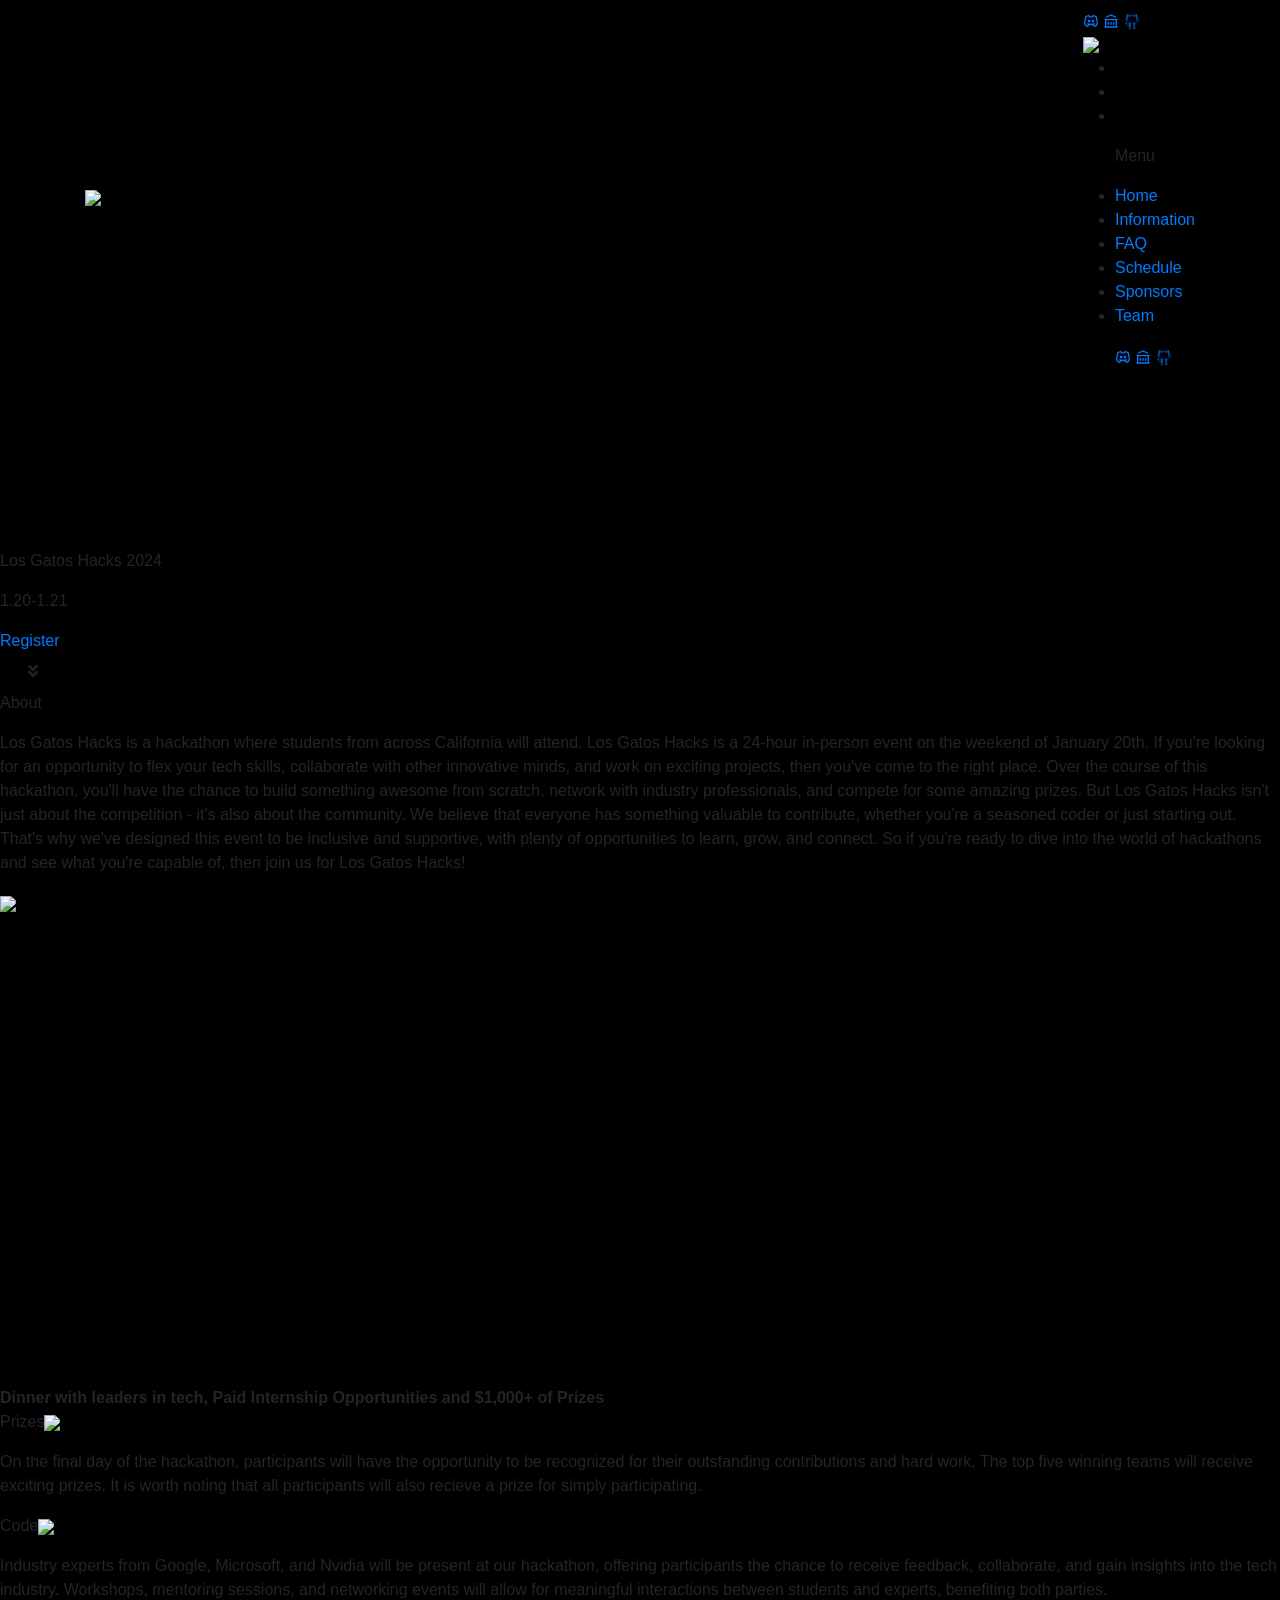
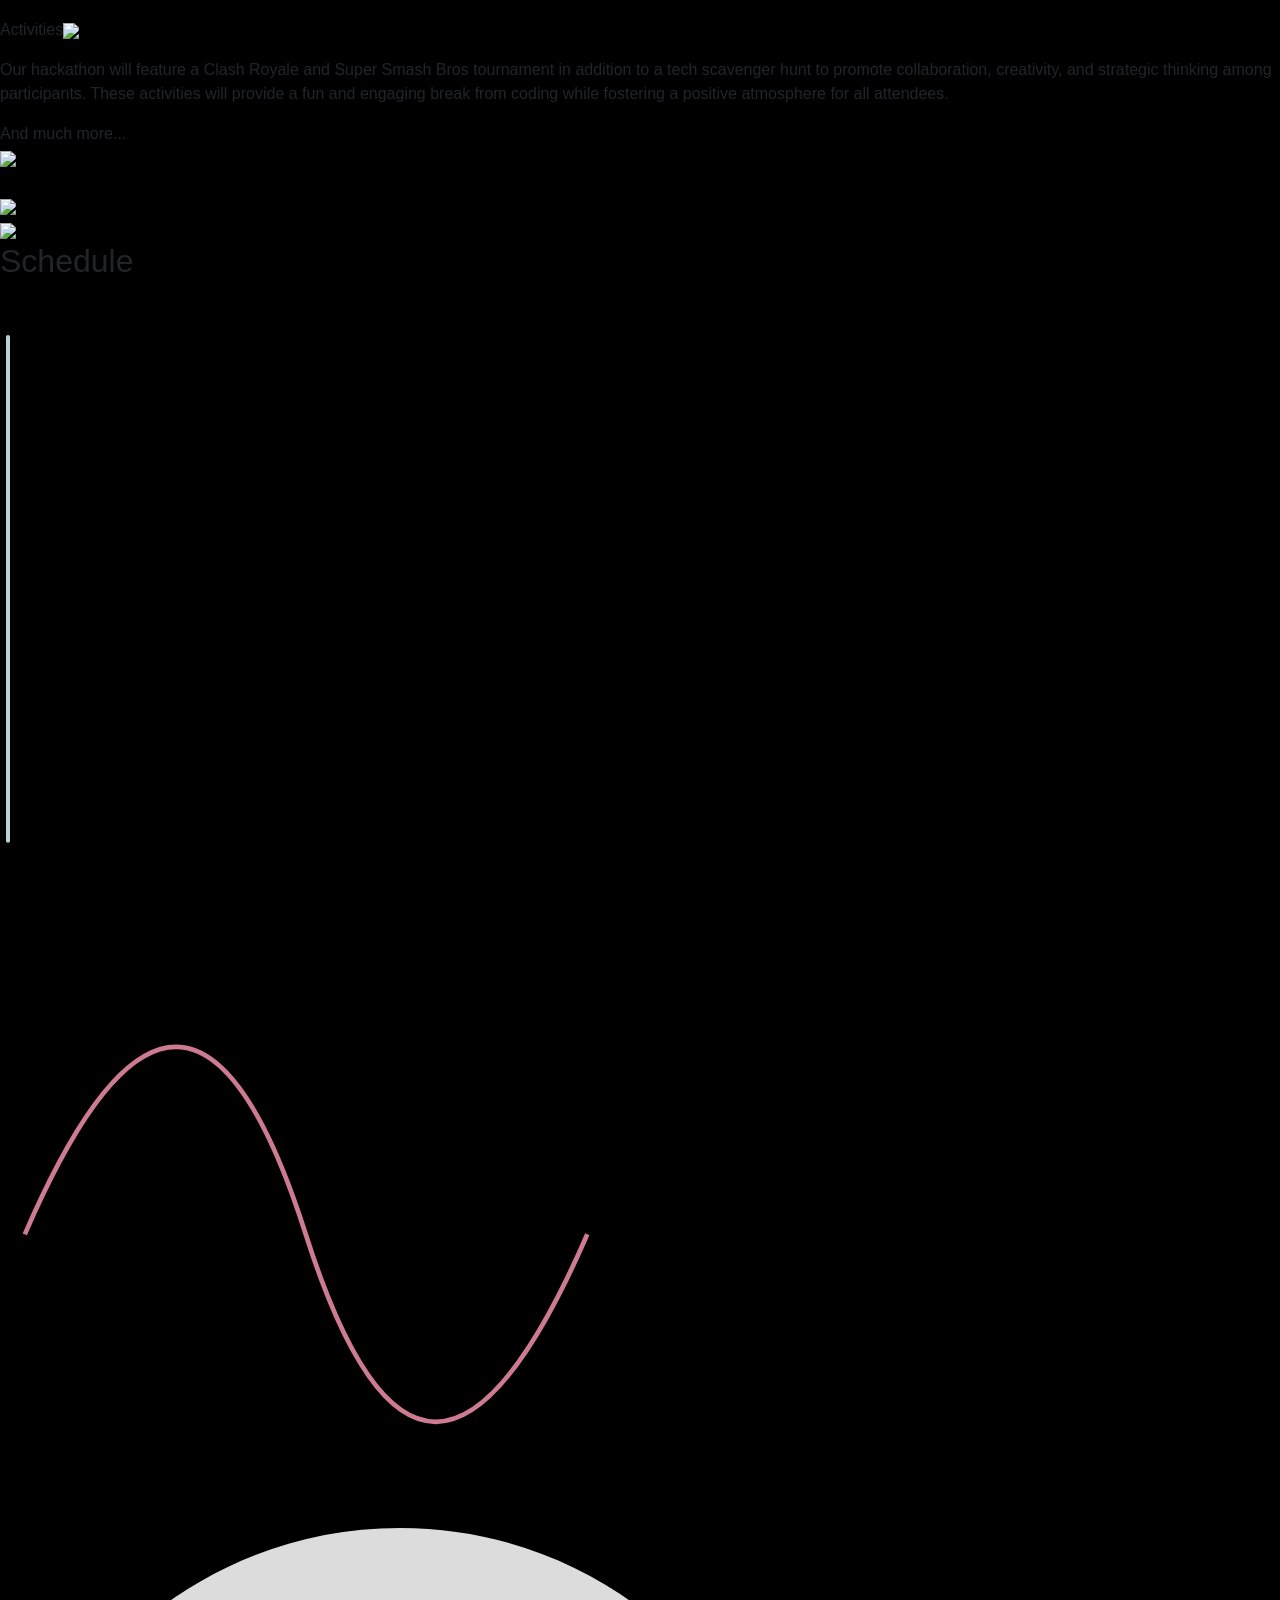
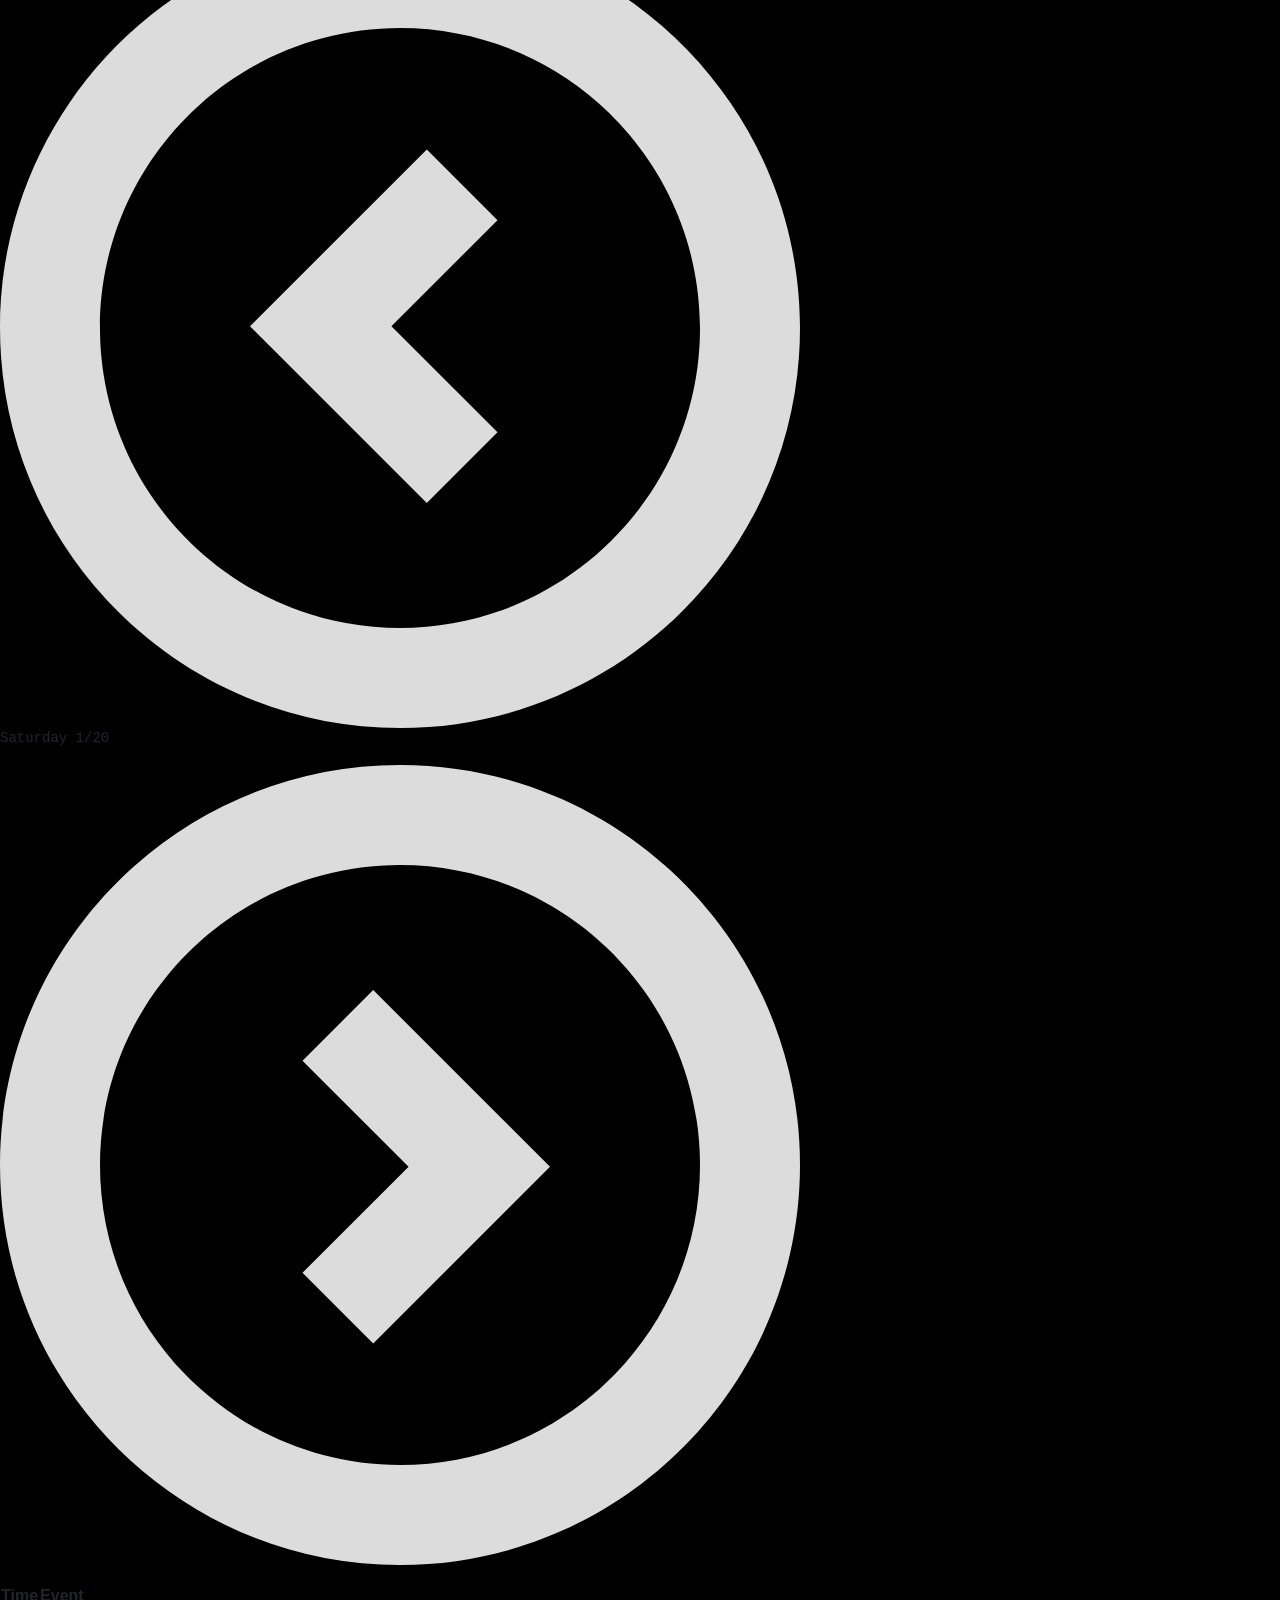
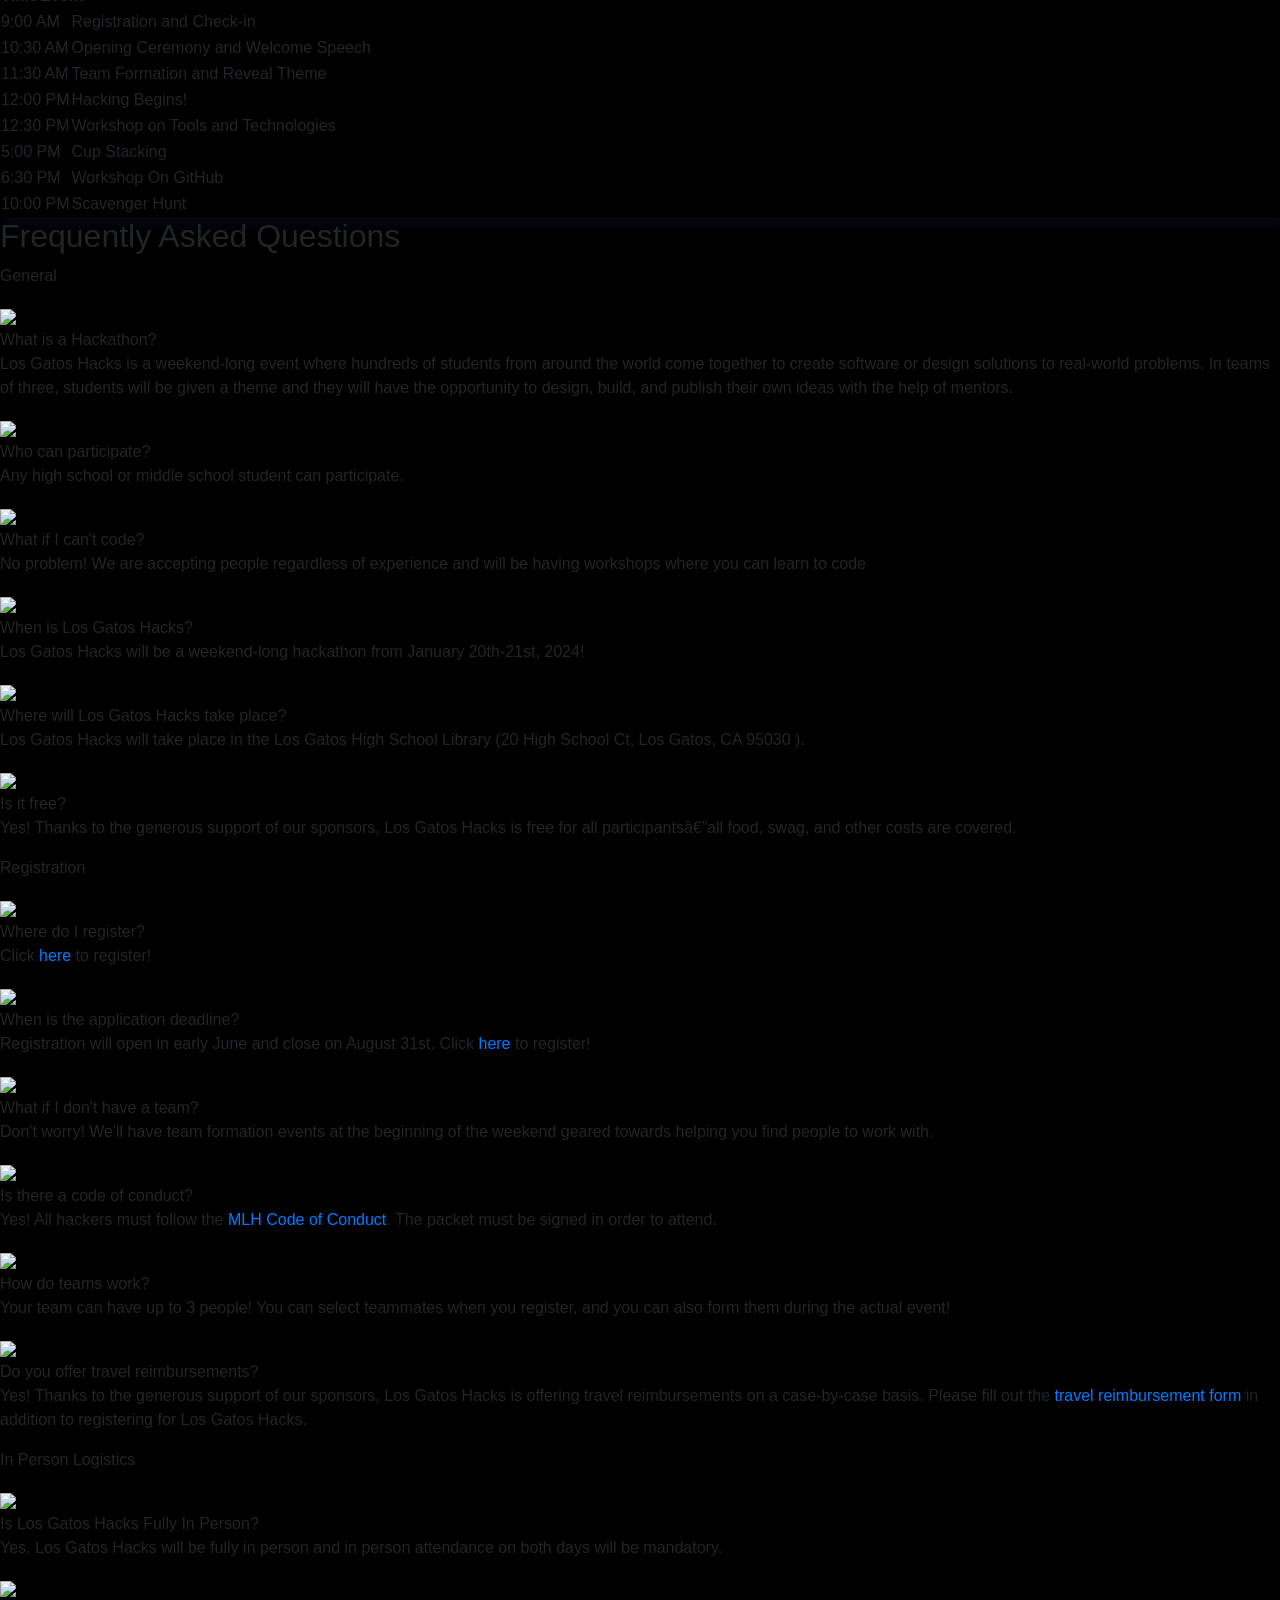
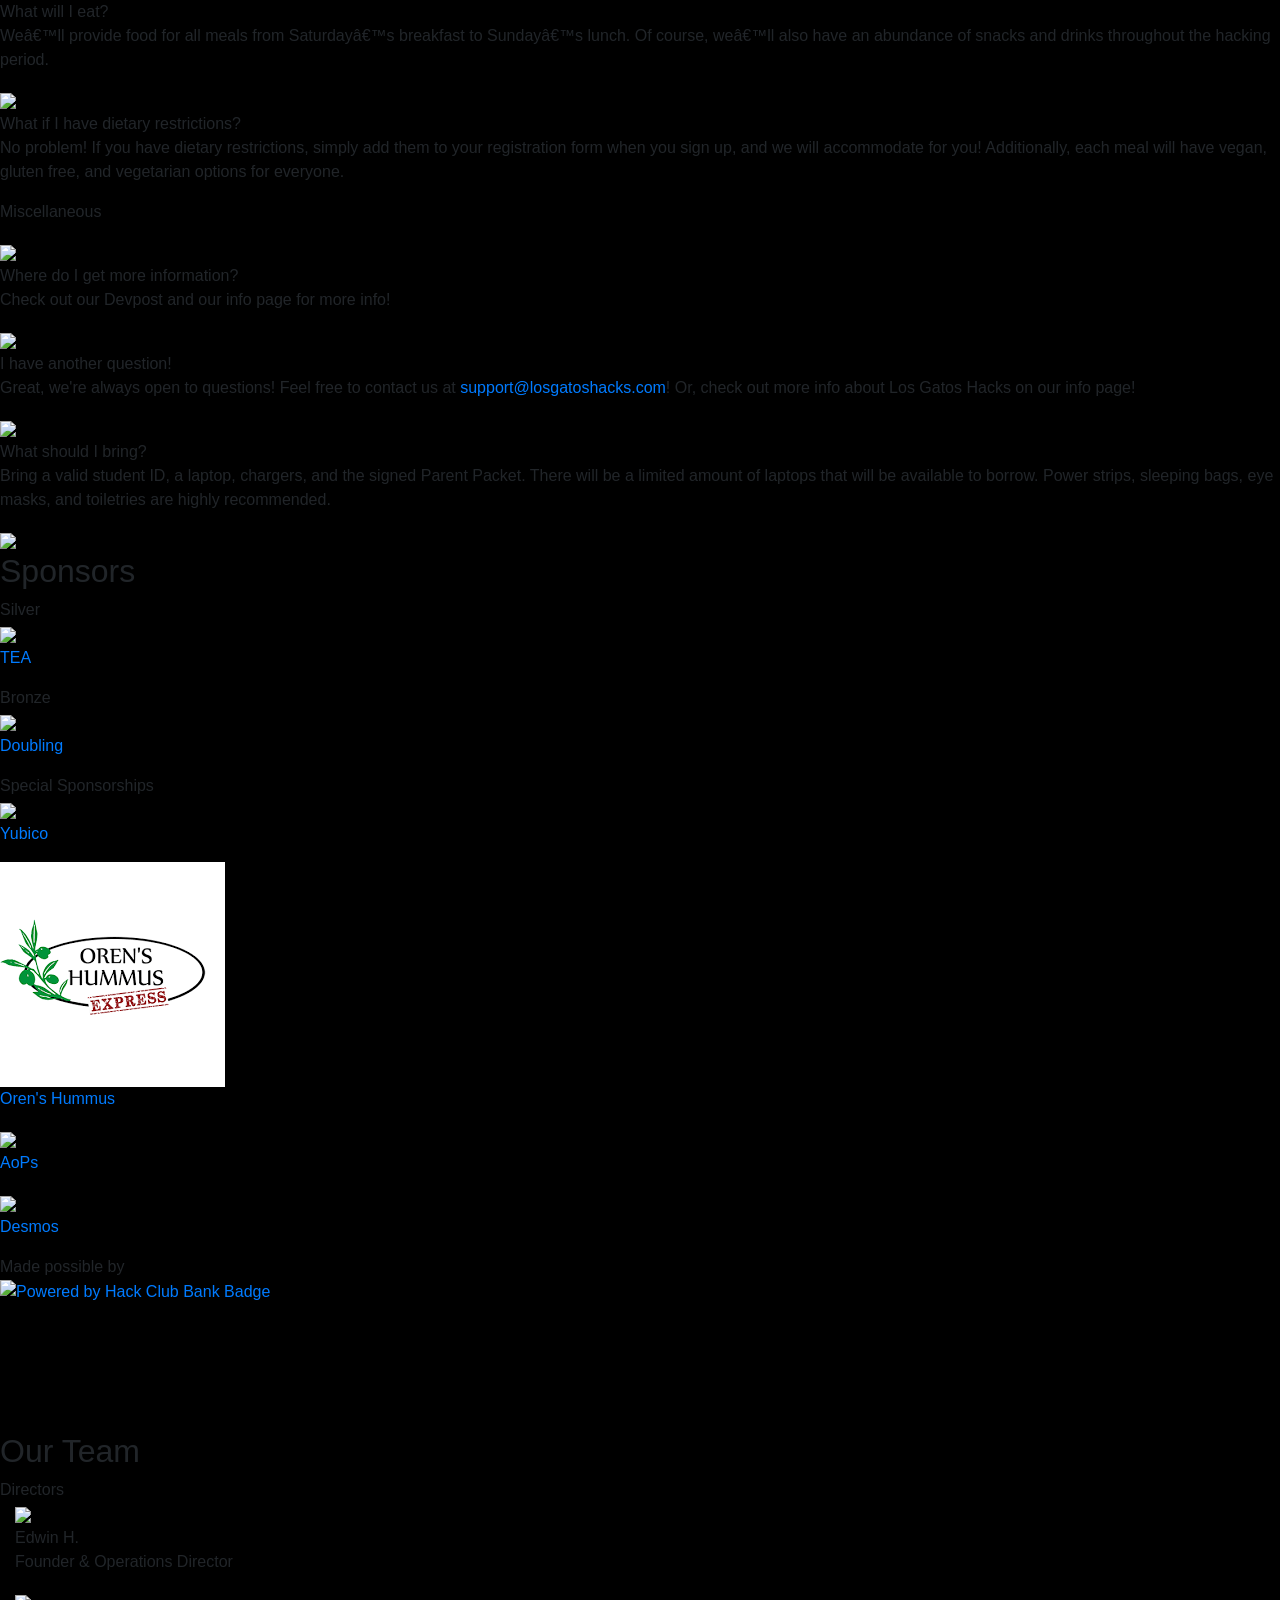
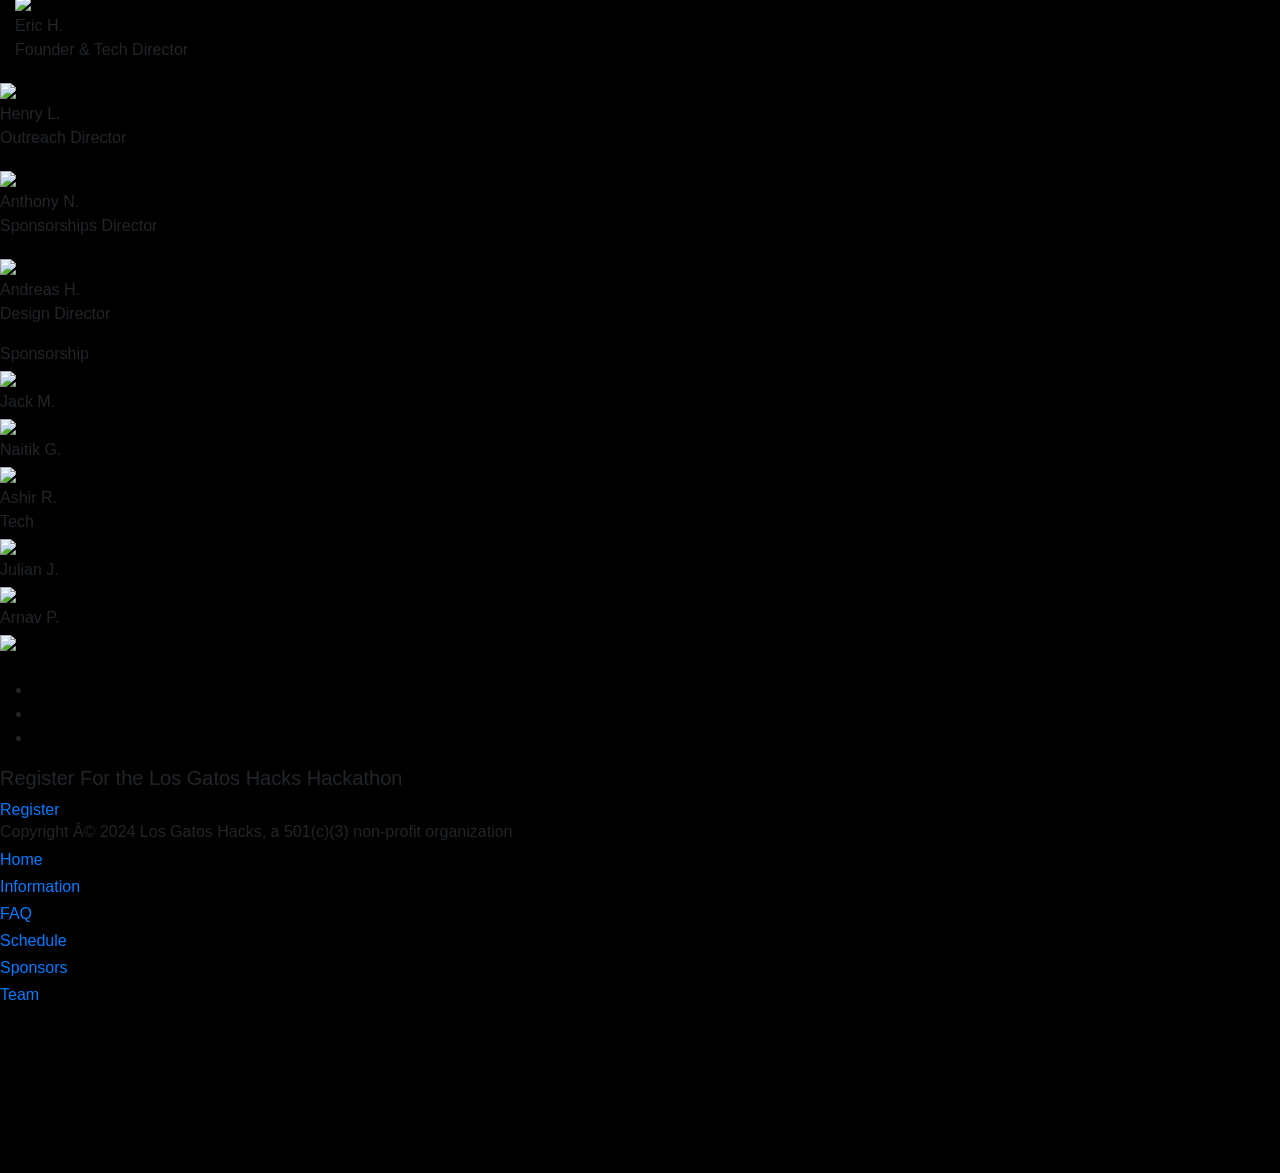
==== index.html @ 2cfda4a1 "Convert site to static HTML; remove Django backend and committed virtualenv - Move templates to stat" ====
<!DOCTYPE html>
<!--
⠀⠀⠀⠀⠀⠀⠀⠀⠀⠀⠀⠀⠀⠀⠀⠀⠀⠀⠀⠀⠀⠀⠀⠀⠀⠀⠀⠀⠀⠀⠀⠀⠀⠀⠀⠀⠀⣠⣤⣤⣤⡀⠀⠀⠀⠀⠀⠀⠀⠀⠀⠀⠀⠀⠀⠀⠀⠀⠀⠀⠀⠀⠀⠀⠀
⠀⠀⠀⠀⠀⠀⠀⠀⠀⠀⠀⠀⠀⠀⠀⠀⠀⠀⠀⠀⠀⠀⠀⠀⠀⠀⠀⠀⠀⠀⠀⠀⠀⠀⣠⣶⣿⠟⠉⠉⠻⣿⡄⠀⠀⠀⠀⠀⠀⠀⠀⠀⠀⠀⠀⠀⠀⠀⠀⠀⠀⠀⠀⠀⠀
⠀⠀⠀⠀⠀⠀⠀⠀⠀⠀⠀⠀⠀⠀⠀⠀⠀⠀⠀⠀⠀⠀⠀⠀⠀⠀⠀⠀⠀⠀⠀⢀⣤⣾⠿⠉⠀⠀⠀⠀⠀⠹⣿⡄⠀⠀⠀⠀⠀⠀⠀⠀⠀⠀⠀⠀⠀⠀⠀⠀⠀⠀⣀⣴⣾
⠀⠀⠀⠀⠀⠀⠀⠀⠀⠀⠀⠀⠀⠀⠀⠀⠀⠀⠀⠀⠀⠀⠀⠀⠀⠀⠀⠀⠀⢀⣴⣿⠟⠁⠀⠀⠀⠀⠀⠀⠀⠀⣿⣿⠀⠀⠀⠀⠀⠀⠀⠀⠀⠀⠀⠀⠀⠀⠀⣀⣴⣾⡿⠛⠉
⠀⠀⠀⠀⠀⠀⠀⠀⠀⠀⠀⠀⠀⠀⠀⠀⠀⠀⠀⠀⠀⠀⠀⠀⠀⠀⠀⢀⣴⣿⠟⠁⠀⠀⠀⠀⠀⠀⠀⠀⠀⠀⣸⣿⡆⠀⠀⠀⠀⠀⠀⠀⠀⠀⠀⠀⢀⣴⣾⡿⠟⠁⠀⠀⠀
⠀⠀⠀⠀⠀⠀⠀⠀⠀⠀⠀⠀⠀⠀⠀⠀⠀⠀⠀⠀⠀⠀⠀⠀⢀⣀⣴⣿⡿⠃⠀⠀⠀⠀⠀⠀⠀⠀⠀⠀⠀⣠⣾⣿⣷⣶⣶⣦⣤⣤⣄⣤⡀⣀⣩⣾⣿⠿⠋⠀⠀⠀⠀⠀⣠
⠀⠀⠀⠀⠀⠀⠀⠀⠀⠀⠀⠀⠀⠀⠀⠀⠀⠀⠀⠀⠀⠀⠀⣿⣿⣿⡿⠋⠀⠀⠀⠀⠀⠀⠀⠀⠀⠀⠀⣠⣿⣿⣿⣿⠟⠋⠉⠉⠙⣿⣿⣿⣿⣿⣿⠟⠁⠀⠀⠀⠀⠀⢀⡾⠁
⠀⠀⠀⠀⠀⠀⠀⠀⠀⠀⠀⠀⠀⠀⠀⠀⠀⠀⠀⠀⠀⠀⢰⣿⠁⠛⠀⠀⠀⠀⠀⠀⠀⠀⠀⠀⠀⠀⣴⣿⣿⣿⡟⠁⠀⠀⠀⢀⣴⣿⣿⣿⣿⡏⠋⠀⠀⠀⠀⠀⠀⠀⡞⠋⠀
⠀⠀⠀⠀⠀⠀⠀⠀⠀⠀⠀⠀⠀⠀⠀⠀⠀⠀⠀⠀⠀⣠⣼⣿⡄⠀⠀⠀⠀⠀⠀⠀⠀⠀⠀⠀⠀⣼⣿⣿⣿⡏⠀⠀⠀⠀⣶⣿⣿⣿⣿⡿⠉⠀⠀⠀⠀⠀⠀⠀⠀⢸⡯⠤⣤
⠀⠀⠀⠀⠀⠀⠀⠀⠀⠀⠀⠀⠀⠀⠀⠀⠀⠀⠀⠀⣰⣿⠟⠁⠀⠀⠀⠀⠀⠀⠀⠀⠀⠀⠀⠀⠠⣿⣿⣿⡏⠀⠀⠀⠀⣼⣿⣿⣿⣿⡟⠁⠀⠀⠀⠀⠀⠀⠀⠀⠀⠀⢀⡾⠁
⠀⠀⠀⠀⠀⠀⠀⠀⠀⠀⠀⠀⠀⠀⠀⠀⣀⣄⣄⣼⣿⠋⠀⠀⠀⠀⠀⠀⠀⠀⠀⠀⠀⠀⠀⠀⠀⢻⡿⠋⠀⠀⠀⠀⣼⣿⣿⣿⡿⠃⠀⠀⠀⠀⠀⠀⠀⠀⠀⠀⠀⠀⠘⢷⣄
⠀⠀⠀⠀⠀⠀⠀⠀⢀⣀⣀⠀⠀⠀⠀⣾⣿⣿⣿⡿⠁⠀⠀⠀⠀⠀⠀⣠⣶⣶⣶⡀⠀⠀⠀⠀⠀⠀⠀⠀⠀⠀⠀⠈⠿⠟⠋⠁⠀⠀⠀⠀⠀⠀⠀⠀⠀⠀⠀⠀⠀⠀⠀⠈⠻
⠀⠀⠀⠀⠀⠀⢀⣾⠿⠛⢿⣿⣷⣄⡀⣿⠋⠀⠈⠀⠀⠀⠀⠀⠀⢀⣾⡏⠀⢹⣿⣧⠀⠀⠀⠀⠀⠀⠀⠀⠀⠀⠀⠀⠀⠀⠀⠀⠀⠀⠀⠀⠀⠀⠀⠀⠀⠀⠀⠀⠀⠀⠀⠀⠀
⠀⠀⠀⣠⣤⣦⣼⣿⠀⠀⠀⣿⣿⣿⣿⣿⣦⣀⠀⠀⠀⠀⠀⠀⠀⣿⣿⣿⣿⣿⣿⡿⠀⠀⠀⢀⣀⣀⣀⣀⡀⠀⠀⠀⠀⠀⠀⠀⠀⠀⠀⣤⣾⣿⣿⣿⢷⣄⠀⠀⠀⠀⠀⠀⠀
⠀⣠⣾⡿⠋⠉⠉⠁⠀⠀⠀⠀⠉⢯⡙⠻⣿⣿⣷⣤⡀⠀⠀⠀⠀⢿⣿⣿⣿⣿⡿⠃⢀⡤⠖⠋⣉⣉⣉⣉⠉⠉⠒⠦⣄⠀⠀⠀⢔⡟⡿⠟⠉⣟⣻⣮⣿⠀⠀⠀⠀⠀⠀⠀⠀
⣾⣿⠋⠀⠀⠀⠀⣀⣀⡀⠀⠀⠀⠀⠙⢦⣄⠉⠻⢿⣿⣷⣦⡀⠀⠈⠙⠛⠛⠋⠀⢰⠟⡇⠀⠀⠈⠻⡿⠛⠁⠀⠀⠀⠈⠳⣄⠀⠸⣧⣿⣿⣿⣿⣿⣿⣿⡏⠀⠀⠀⠀⠀⠀⠀
⣿⡇⠀⠀⠀⣴⠙⣩⣿⣿⣄⠀⠀⠀⠀⡶⢌⡙⠶⣤⡈⠛⠿⣿⣷⣦⣀⠀⠀⠀⠀⡇⠀⢻⣄⠀⠀⣠⢷⠀⠀⠀⠀⠀⡶⠀⠘⡆⠀⠀⠻⣿⣿⣿⣿⣿⣿⡿⠀⠀⠀⠀⠀⠀⠀
⣿⡇⠀⠀⢸⣇⢸⣿⣿⣿⣿⠀⠀⠀⠀⡇⠀⠈⠛⠦⣝⡳⢤⣈⠛⠻⣿⣷⣦⣀⠀⠀⠀⠀⠈⠙⠋⠁⠀⠛⠦⢤⡤⠞⠃⠀⠀⢳⠀⠀⠀⠈⠋⠙⠛⠉⠀⠀⠀⠀⠀⠀⠀⠀⠀
⣿⡇⠀⠀⠈⢿⣄⣿⣿⣿⠏⠀⠀⠀⠀⡇⠀⠀⠀⠀⠀⠙⠳⢬⣛⠦⠀⠙⢻⣿⣷⣦⣀⠀⠀⠀⠀⠀⠀⠀⠀⠀⠀⠀⠀⠀⠀⡞⠀⠀⠀⠀⠀⠀⠀⠀⠀⠀⠀⠀⠀⠀⠀⠀⠀
⣿⡇⠀⠀⠀⠀⠉⠛⠋⠁⠀⠀⠀⠀⠀⡇⠀⠀⠀⠀⠀⠀⠀⠀⠈⠁⠀⠀⠈⣿⠉⢻⣿⣷⣦⣀⠀⠀⠀⠀⠀⠀⠀⠀⠀⢀⡼⠁⠀⠀⠀⠀⠀⠀⠀⠀⠀⠀⠀⠀⠀⠀⠀⠀⠀
⣿⡇⠀⠀⠀⠀⠀⣠⣄⠀⠀⢰⠶⠒⠒⢧⣄⡀⠀⠀⠀⠀⠀⠀⠀⠀⠀⠀⠀⣿⠀⢸⡇⢸⡟⢿⣷⣦⣴⣶⣶⣶⣶⣤⣔⠋⠀⠀⠀⠀⠀⠀⠀⠀⠀⠀⠀⠀⠀⠀⠀⠀⠀⠀⠀
⣿⡇⠀⠀⣤⠀⠀⠿⠿⠁⢀⡿⠀⠀⠀⡄⠈⠙⡷⢦⣄⡀⠀⠀⠀⠀⠀⠀⠀⣿⠀⢸⡇⢸⡇⠀⣿⠙⣿⣿⣉⠉⠙⠿⣿⣧⠀⠀⠀⠀⠀⠀⠀⠀⠀⠀⠀⠀⠀⠀⠀⠀⠀⠀⠀
⣿⡇⠀⠀⠙⠷⢤⣀⣠⠴⠛⠁⠀⠀⠀⠇⠀⠀⡇⢸⡏⢹⡷⢦⣄⡀⠀⠀⠀⣿⡀⢸⡇⢸⡇⠀⡟⠀⢸⠀⢹⡷⢦⣄⣘⣿⡆⠀⠀⠀⠀⠀⠀⠀⠀⠀⠀⠀⠀⠀⠀⠀⠀⠀⠀
⣿⣿⠢⣤⡀⠀⠀⠀⠀⠀⠀⣠⠾⣿⣿⡷⣤⣀⡇⠸⡇⢸⡇⢸⠉⠙⠳⢦⣄⡻⢿⣾⣧⣸⣧⠀⡇⠀⢹⡀⢸⡇⢤⣈⠙⠻⣿⣆⠀⠀⠀⠀⠀⠀⠀⠀⠀⠀⠀⠀⠀⠀⠀⠀⠀
⢹⣿⣷⣌⡉⠛⠲⢶⣶⠖⠛⠛⢶⣄⡉⠛⠿⣽⣿⣶⣧⣸⡇⢸⠀⠀⠀⠀⠈⠙⠲⢮⣝⠻⣿⣷⣷⣄⣼⠀⢸⡇⠀⠈⠁⠀⢸⣿⠀⠀⠀⠀⠀⠀⠀⠀⠀⠀⠀⠀⠀⠀⠀⠀⠀
⠀⠈⠙⠻⢿⣷⣶⣤⣉⡻⢶⣄⣀⠈⠙⠳⢦⣈⡉⠻⢿⣿⣷⣾⣦⡀⠀⠀⠀⠀⠀⠀⠈⠙⠲⢭⣛⠿⣿⣷⣼⡇⠀⠀⠀⠀⠈⣿⡇⠀⠀⠀⠀⠀⠀⣀⠀⠀⠀⠀⠀⠀⠀⠀⣠
⠀⠀⠀⠀⠀⠈⠙⠻⢿⣿⣷⣶⣽⣻⡦⠀⠀⠈⠙⠷⣦⣌⡙⠻⢿⣟⣷⣤⣀⠀⠀⠀⠀⠀⠀⠀⠈⠙⠳⢯⣻⡇⠀⠀⠀⠀⠀⢸⣿⠀⣀⠀⠀⠀⠀⠈⠳⣄⡀⠀⠀⢀⣏⡟⠛
⠀⠀⠀⠀⠀⠀⠀⠀⠀⠈⠛⠻⢿⣿⣿⣿⣶⣤⣤⣤⣀⣈⠛⠷⣤⣈⡛⠷⢽⡻⢶⣄⣀⠀⠀⠀⠀⠀⠀⠀⠈⠛⠳⢤⣀⠀⠀⢸⣿⡀⠈⠻⢭⣲⣴⣴⠗⠋⠛⠶⠿⠿⠃⠀⠀
⠀⠀⠀⠀⠀⠀⠀⠀⠀⠀⠀⠀⠀⢈⣿⡿⠛⠉⠙⠛⠛⠻⢷⣦⣄⣩⣿⠶⠖⠛⠛⠛⠛⠛⠛⠿⢷⣶⣦⣄⠀⠀⠀⠀⠉⢻⣶⣿⣿⠇⠀⠀⠀⠉⠉⠀⠀⠀⠀⠀⠀⠀⠀⠀⠀
⠀⠀⠀⠀⠀⠀⠀⠀⠀⠀⠀⠀⠀⣼⣿⠁⠀⠀⠀⠀⠀⠀⠀⣿⣿⠋⠀⠀⠀⠀⢀⣠⡶⠂⠀⠀⠀⠈⠙⠿⣿⣦⡄⠀⠀⣸⣿⠟⠋⠀⠀⠀⠀⠀⠀⠀⠀⠀⠀⠀⠀⠀⠀⠀⠀
⠀⠀⠀⠀⠀⠀⠀⠀⠀⠀⠀⠀⢰⣿⡟⠀⠀⠀⠀⠀⠀⠀⠀⢸⡇⠀⠀⠀⠀⣴⠏⠁⠀⠀⠀⠀⠀⠀⠀⠀⠈⠛⢿⣶⣄⣿⡇⠀⠀⠀⠀⠀⠀⠀⠀⠀⠀⠀⠀⠀⠀⠀⠀⠀⠀
⠀⠀⠀⠀⠀⠀⠀⠀⠀⠀⠀⠀⣿⣿⠇⠀⠀⠀⠀⠀⠀⠀⠀⢸⣧⠀⠀⢀⡾⠃⠀⠀⠀⠀⠀⠀⠀⠀⠀⠀⠀⠀⡠⠙⢿⣿⣇⡀⠀⠀⠀⠀⠀⠀⠀⠀⠀⠀⠀⠀⠀⠀⠀⠀⠀
⠀⠀⠀⠀⠀⠀⠀⠀⠀⠀⠀⢀⡿⠿⠀⠀⠀⠀⠀⠀⠀⠀⠀⠘⡿⠦⠠⠋⠀⠀⠀⠀⠀⢀⡶⠂⠀⠀⠀⠀⠀⠀⠧⠤⠄⠙⡿⠿⠦⠤⠤⠤⠤⠄⠀⠀⠀⠀⠀⠀⠀⠀⠀⠀⠀
-->

<head>
    <title>Los Gatos Hacks</title>
    <link rel="shortcut icon" href="/static/images/favicon.png">
    <link href="https://cdn.jsdelivr.net/npm/bootstrap@5.3.0-alpha2/dist/css/bootstrap.min.css" rel="stylesheet"
        integrity="sha384-aFq/bzH65dt+w6FI2ooMVUpc+21e0SRygnTpmBvdBgSdnuTN7QbdgL+OapgHtvPp" crossorigin="anonymous">
    <script src="https://code.jquery.com/jquery-3.6.3.js"></script>
    <!-- CSS only -->
    <link rel='stylesheet' href='https://use.fontawesome.com/releases/v5.14.0/css/all.css'>
    <link rel="stylesheet" href="https://stackpath.bootstrapcdn.com/bootstrap/4.4.1/css/bootstrap.min.css"
        integrity="sha384-Vkoo8x4CGsO3+Hhxv8T/Q5PaXtkKtu6ug5TOeNV6gBiFeWPGFN9MuhOf23Q9Ifjh" crossorigin="anonymous">
    <link rel="stylesheet" type="text/css" href='/static/css/main.css'>
    <meta name="viewport" content="width=device-width, initial-scale=1.0">
    <!--Javascript Only-->

    <script src="https://stackpath.bootstrapcdn.com/bootstrap/4.4.1/js/bootstrap.min.js"
        integrity="sha384-wfSDF2E50Y2D1uUdj0O3uMBJnjuUD4Ih7YwaYd1iqfktj0Uod8GCExl3Og8ifwB6"
        crossorigin="anonymous"></script>


</head>

<body class="body" style="background-color: black;">
    <div class="content-1">
        <div class="warning-header" id="warningheader">
            <h2>You are viewing this page on an unsupported browser or device. For
                best performance, use <a href="https://www.google.com/chrome/" target="_blank">Chrome</a> or <a
                    href="https://www.mozilla.org/en-US/firefox/new/" target="_blank">Firefox</a></h2>
            <span onclick="hide();" style="cursor: pointer">Dismiss</span>
        </div>
        <nav class="navbar navbar-expand-lg navbar-light bg-transparent">
            <div class="container">
                <a class="navbar-brand fw-bold" href="/"><img src="/static/images/losgatoshackslogosimple.png"></a>
                <div class="collapse navbar-collapse" id="navbarSupportedContent">
                    <ul class="navbar-nav">

                        <li class="nav-item">
                            <a class="nav-link home-navbar" href='/'>Home</a>
                        </li>
                        <li class="nav-item">
                            <a class="nav-link information-navbar" href='/#content-2'>Information</a>
                        </li>
                        <li class="nav-item">
                            <a class="nav-link about-navbar faq-navbar" href="/#faq-heading">FAQ</a>
                        </li>

                        <li class="nav-item">
                            <a class="nav-link about-navbar schedule-navbar" href="/#schedule-heading">Schedule</a>
                        </li>
                        <li class="nav-item">
                            <a class="nav-link about-navbar sponsors-navbar" href="/#sponsors-heading">Sponsors</a>
                        </li>
                        <li class="nav-item">
                            <a class="nav-link about-navbar" href="/#about-heading">Team</a>
                        </li>



                    </ul>

                </div>
                <div class="navbar-right">
                    <div class="social-icons-navbar">

                        <a target="_blank" href="https://discord.gg/CuumumdXtg" class="navbar-right-discord">
                            <svg xmlns="http://www.w3.org/2000/svg" xmlns:xlink="http://www.w3.org/1999/xlink" aria-hidden="true" role="img" class="h-6 w-6 iconify iconify--tabler" width="1em" height="1em" viewBox="0 0 24 24"><g fill="none" stroke="currentColor" stroke-linecap="round" stroke-linejoin="round" stroke-width="2"><path d="M8 12a1 1 0 1 0 2 0a1 1 0 0 0-2 0m6 0a1 1 0 1 0 2 0a1 1 0 0 0-2 0"></path><path d="M15.5 17c0 1 1.5 3 2 3c1.5 0 2.833-1.667 3.5-3c.667-1.667.5-5.833-1.5-11.5c-1.457-1.015-3-1.34-4.5-1.5l-.972 1.923a11.913 11.913 0 0 0-4.053 0L9 4c-1.5.16-3.043.485-4.5 1.5c-2 5.667-2.167 9.833-1.5 11.5c.667 1.333 2 3 3.5 3c.5 0 2-2 2-3"></path><path d="M7 16.5c3.5 1 6.5 1 10 0"></path></g></svg>
                        </a>
                        <a target="_blank" href="https://bank.hackclub.com/donations/start/los-gatos-hacks" class="navbar-right-hackclub">
                            <svg xmlns="http://www.w3.org/2000/svg" xmlns:xlink="http://www.w3.org/1999/xlink" aria-hidden="true" role="img" class="h-6 w-6 iconify iconify--tabler" width="1em" height="1em" viewBox="0 0 24 24"><path fill="none" stroke="currentColor" stroke-linecap="round" stroke-linejoin="round" stroke-width="2" d="M3 21h18M3 10h18M5 6l7-3l7 3M4 10v11m16-11v11M8 14v3m4-3v3m4-3v3"></path></svg>
                        </a>
                        <a target="_blank" class="navbar-right-github" href="https://github.com/erichou1/losgatoshacks2024">
                            <svg xmlns="http://www.w3.org/2000/svg" xmlns:xlink="http://www.w3.org/1999/xlink" aria-hidden="true" role="img" class="h-6 w-6 iconify iconify--tabler" width="1em" height="1em" viewBox="0 0 15 15">
                                <g fill="none" stroke="currentColor" stroke-linecap="round" stroke-linejoin="round" stroke-width="0.3">
                                <path d="M5.65021 12.4769C5.9136 12.3939 6.05986 12.1132 5.9769 11.8498C5.89394 11.5864 5.61317 11.4401 5.34979 11.5231L5.65021 12.4769ZM2.00197 9.51639L1.51836 9.38942L1.26442 10.3566L1.74803 10.4836L2.00197 9.51639ZM9 14.5V15H10V14.5H9ZM9.0625 9.6875L9.00906 9.19036C8.81734 9.21097 8.65455 9.33999 8.5907 9.52194C8.52686 9.70389 8.57333 9.90634 8.71013 10.0422L9.0625 9.6875ZM12.5 5.9125H13L13 5.91089L12.5 5.9125ZM11.6669 3.90625L11.2008 3.72524C11.1291 3.90974 11.1731 4.11914 11.3128 4.2593L11.6669 3.90625ZM11.6169 1.88937L12.0734 1.68549C12.0132 1.55057 11.8963 1.44921 11.7542 1.40861L11.6169 1.88937ZM9.44438 2.68125L9.31826 3.16508C9.45382 3.20042 9.59799 3.17726 9.71566 3.10125L9.44438 2.68125ZM5.55562 2.68125L5.28442 3.1013C5.40208 3.17727 5.54621 3.20041 5.68174 3.16508L5.55562 2.68125ZM3.38313 1.88937L3.24564 1.40865C3.10362 1.44926 2.98682 1.55061 2.92658 1.68549L3.38313 1.88937ZM3.33313 3.90625L3.68715 4.25933C3.82693 4.11917 3.87087 3.90975 3.79921 3.72524L3.33313 3.90625ZM2.5 5.92875H3L3 5.92747L2.5 5.92875ZM5.9375 9.6875L6.29045 10.0417C6.42616 9.9064 6.47265 9.7055 6.41015 9.52439C6.34765 9.34328 6.18715 9.21381 5.99691 9.19104L5.9375 9.6875ZM5.5 11H6C6 10.9878 5.99955 10.9756 5.99866 10.9634L5.5 11ZM5 14.5V15H6V14.5H5ZM5.34979 11.5231C4.74678 11.713 4.3643 11.6918 4.11084 11.6082C3.85886 11.525 3.66567 11.3578 3.4814 11.1175C3.38808 10.9959 3.3021 10.8623 3.21181 10.7161C3.12597 10.5771 3.02879 10.4142 2.93047 10.2692C2.73966 9.9878 2.45815 9.63616 2.00197 9.51639L1.74803 10.4836C1.82748 10.5045 1.93206 10.5786 2.10281 10.8304C2.18527 10.952 2.26274 11.0825 2.36104 11.2417C2.4549 11.3936 2.56254 11.5627 2.68797 11.7262C2.9412 12.0563 3.28599 12.389 3.79744 12.5578C4.30742 12.7261 4.91384 12.7088 5.65021 12.4769L5.34979 11.5231ZM10 10.9375C10 10.6201 9.98611 10.3301 9.89602 10.0596C9.8001 9.77159 9.63428 9.55071 9.41487 9.33276L8.71013 10.0422C8.8651 10.1962 8.91802 10.2878 8.94726 10.3756C8.98232 10.4809 9 10.6299 9 10.9375H10ZM9.11594 10.1846C10.0189 10.0876 11.004 9.85986 11.7626 9.20319C12.5429 8.52773 13 7.47445 13 5.9125H12C12 7.2718 11.6105 8.01226 11.1081 8.44712C10.5841 8.90076 9.8505 9.09992 9.00906 9.19036L9.11594 10.1846ZM13 5.91089C12.9971 5.02667 12.6453 4.17934 12.0209 3.5532L11.3128 4.2593C11.751 4.69877 11.998 5.29349 12 5.91411L13 5.91089ZM12.133 4.08726C12.2823 3.70286 12.3539 3.29267 12.3436 2.88041L11.3439 2.9052C11.3509 3.18532 11.3022 3.46404 11.2008 3.72524L12.133 4.08726ZM12.3436 2.88041C12.3334 2.46816 12.2416 2.06202 12.0734 1.68549L11.1603 2.09326C11.2746 2.34911 11.337 2.62508 11.3439 2.9052L12.3436 2.88041ZM11.6169 1.88937C11.7542 1.40861 11.7538 1.40848 11.7533 1.40834C11.7531 1.4083 11.7527 1.40816 11.7523 1.40807C11.7517 1.40789 11.751 1.40771 11.7504 1.40752C11.749 1.40716 11.7477 1.40678 11.7462 1.4064C11.7434 1.40564 11.7404 1.40485 11.7372 1.40405C11.7309 1.40245 11.7239 1.40078 11.7161 1.39909C11.7007 1.39571 11.6826 1.39225 11.6617 1.38904C11.6199 1.38261 11.5674 1.37725 11.504 1.37556C11.3769 1.37216 11.2079 1.38354 10.9947 1.42908C10.5691 1.52001 9.97001 1.7465 9.17309 2.26125L9.71566 3.10125C10.435 2.63663 10.9221 2.46717 11.2037 2.40701C11.3441 2.37701 11.434 2.37404 11.4773 2.3752C11.4991 2.37578 11.5097 2.37742 11.5097 2.37742C11.5098 2.37743 11.5072 2.37704 11.5021 2.37592C11.4996 2.37537 11.4964 2.37463 11.4927 2.37368C11.4908 2.3732 11.4887 2.37267 11.4865 2.37209C11.4854 2.37179 11.4843 2.37148 11.4831 2.37116C11.4826 2.37099 11.482 2.37083 11.4814 2.37066C11.4811 2.37057 11.4806 2.37044 11.4804 2.3704C11.48 2.37027 11.4795 2.37014 11.6169 1.88937ZM9.57049 2.19742C8.21284 1.84354 6.78716 1.84354 5.42951 2.19742L5.68174 3.16508C6.87399 2.85431 8.12601 2.85431 9.31826 3.16508L9.57049 2.19742ZM5.82683 2.2612C5.02965 1.74649 4.43054 1.52002 4.00504 1.42909C3.79191 1.38354 3.62298 1.37216 3.49591 1.37556C3.4325 1.37725 3.38003 1.38261 3.33822 1.38905C3.31734 1.39226 3.2992 1.39573 3.28376 1.39911C3.27604 1.4008 3.26901 1.40247 3.26266 1.40408C3.25948 1.40488 3.25647 1.40567 3.25364 1.40643C3.25222 1.40681 3.25085 1.40719 3.24951 1.40756C3.24885 1.40774 3.24819 1.40793 3.24755 1.40811C3.24722 1.4082 3.24675 1.40833 3.24659 1.40838C3.24611 1.40851 3.24564 1.40865 3.38313 1.88937C3.52061 2.3701 3.52014 2.37023 3.51968 2.37037C3.51953 2.37041 3.51907 2.37054 3.51876 2.37062C3.51816 2.3708 3.51756 2.37096 3.51698 2.37112C3.51581 2.37145 3.51467 2.37176 3.51357 2.37206C3.51138 2.37265 3.50934 2.37318 3.50745 2.37365C3.50367 2.37461 3.5005 2.37535 3.49795 2.3759C3.49286 2.37702 3.49028 2.37742 3.49029 2.37742C3.4903 2.37741 3.49295 2.37701 3.49829 2.37653C3.50363 2.37605 3.51172 2.37549 3.52262 2.3752C3.56589 2.37405 3.65567 2.377 3.79606 2.40701C4.07758 2.46717 4.56473 2.63664 5.28442 3.1013L5.82683 2.2612ZM2.92658 1.68549C2.75843 2.06202 2.66658 2.46816 2.65636 2.88041L3.65606 2.9052C3.663 2.62508 3.72541 2.34911 3.83967 2.09326L2.92658 1.68549ZM2.65636 2.88041C2.64614 3.29267 2.71775 3.70286 2.86704 4.08726L3.79921 3.72524C3.69777 3.46404 3.64911 3.18532 3.65606 2.9052L2.65636 2.88041ZM2.9791 3.55317C2.66761 3.8655 2.42079 4.23621 2.25278 4.64407L3.1774 5.02495C3.29532 4.7387 3.46854 4.47853 3.68715 4.25933L2.9791 3.55317ZM2.25278 4.64407C2.08477 5.05193 1.99887 5.48892 2 5.93003L3 5.92747C2.99921 5.61789 3.05949 5.31119 3.1774 5.02495L2.25278 4.64407ZM2 5.92875C2 7.48166 2.45806 8.52573 3.23874 9.19657C3.99602 9.84729 4.97941 10.0764 5.87809 10.184L5.99691 9.19104C5.15121 9.08984 4.41586 8.88958 3.89048 8.43812C3.3885 8.00677 3 7.27584 3 5.92875H2ZM5.58455 9.33335C5.08499 9.83121 4.95633 10.4236 5.00134 11.0366L5.99866 10.9634C5.96867 10.5551 6.05126 10.28 6.29045 10.0417L5.58455 9.33335ZM5 11V14.5H6V11H5ZM10 14.5V13H9V14.5H10ZM10 13V10.9375H9V13H10Z" fill="#000000"/></g>
                                </svg>
                        </a>
                        <div class="lghs-banner">
                            <a target="_blank" href="https://hackclub.com/">
                                <img class="lghs-banner-image" src="/static/images/lghs-banner.png">
                            </a>
                        </div>
                    </div>

                    <ul class="toggle">
                        <li></li>
                        <li></li>
                        <li></li>
                    </ul>
                    <div class="sidebar">
                        <ul class="menu">
                            <div class="menu-text">
                                <p>Menu</p>
                            </div>
                            <li><a href="/">Home</a></li>
                            <li><a href="/#content-2">Information</a></li>
                            <li><a href="/#faq-heading">FAQ</a></li>
                            <li><a href="/#schedule-heading">Schedule</a></li>
                            <li><a href="/#sponsors-heading">Sponsors</a></li>
                            <li><a href="/#about-heading">Team</a></li>

                        </ul>
                        <ul class="social-icon">
                            <a target="_blank" href="https://discord.gg/CuumumdXtg" class="social-icon-discord">
                                <svg xmlns="http://www.w3.org/2000/svg" xmlns:xlink="http://www.w3.org/1999/xlink" aria-hidden="true" role="img" class="h-6 w-6 iconify iconify--tabler" width="1em" height="1em" viewBox="0 0 24 24"><g fill="none" stroke="currentColor" stroke-linecap="round" stroke-linejoin="round" stroke-width="2"><path d="M8 12a1 1 0 1 0 2 0a1 1 0 0 0-2 0m6 0a1 1 0 1 0 2 0a1 1 0 0 0-2 0"></path><path d="M15.5 17c0 1 1.5 3 2 3c1.5 0 2.833-1.667 3.5-3c.667-1.667.5-5.833-1.5-11.5c-1.457-1.015-3-1.34-4.5-1.5l-.972 1.923a11.913 11.913 0 0 0-4.053 0L9 4c-1.5.16-3.043.485-4.5 1.5c-2 5.667-2.167 9.833-1.5 11.5c.667 1.333 2 3 3.5 3c.5 0 2-2 2-3"></path><path d="M7 16.5c3.5 1 6.5 1 10 0"></path></g></svg>
                            </a>
                            <a target="_blank" href="https://bank.hackclub.com/donations/start/los-gatos-hacks" class="social-icon-hackclub">
                                <svg xmlns="http://www.w3.org/2000/svg" xmlns:xlink="http://www.w3.org/1999/xlink" aria-hidden="true" role="img" class="h-6 w-6 iconify iconify--tabler" width="1em" height="1em" viewBox="0 0 24 24"><path fill="none" stroke="currentColor" stroke-linecap="round" stroke-linejoin="round" stroke-width="2" d="M3 21h18M3 10h18M5 6l7-3l7 3M4 10v11m16-11v11M8 14v3m4-3v3m4-3v3"></path></svg>
                            </a>
                            <a target="_blank" class="social-icon-github" href="https://github.com/erichou1/losgatoshacks2024">
                                <svg xmlns="http://www.w3.org/2000/svg" xmlns:xlink="http://www.w3.org/1999/xlink" aria-hidden="true" role="img" class="h-6 w-6 iconify iconify--tabler" width="1em" height="1em" viewBox="0 0 15 15">
                                    <g fill="none" stroke="currentColor" stroke-linecap="round" stroke-linejoin="round" stroke-width="0.3">
                                    <path d="M5.65021 12.4769C5.9136 12.3939 6.05986 12.1132 5.9769 11.8498C5.89394 11.5864 5.61317 11.4401 5.34979 11.5231L5.65021 12.4769ZM2.00197 9.51639L1.51836 9.38942L1.26442 10.3566L1.74803 10.4836L2.00197 9.51639ZM9 14.5V15H10V14.5H9ZM9.0625 9.6875L9.00906 9.19036C8.81734 9.21097 8.65455 9.33999 8.5907 9.52194C8.52686 9.70389 8.57333 9.90634 8.71013 10.0422L9.0625 9.6875ZM12.5 5.9125H13L13 5.91089L12.5 5.9125ZM11.6669 3.90625L11.2008 3.72524C11.1291 3.90974 11.1731 4.11914 11.3128 4.2593L11.6669 3.90625ZM11.6169 1.88937L12.0734 1.68549C12.0132 1.55057 11.8963 1.44921 11.7542 1.40861L11.6169 1.88937ZM9.44438 2.68125L9.31826 3.16508C9.45382 3.20042 9.59799 3.17726 9.71566 3.10125L9.44438 2.68125ZM5.55562 2.68125L5.28442 3.1013C5.40208 3.17727 5.54621 3.20041 5.68174 3.16508L5.55562 2.68125ZM3.38313 1.88937L3.24564 1.40865C3.10362 1.44926 2.98682 1.55061 2.92658 1.68549L3.38313 1.88937ZM3.33313 3.90625L3.68715 4.25933C3.82693 4.11917 3.87087 3.90975 3.79921 3.72524L3.33313 3.90625ZM2.5 5.92875H3L3 5.92747L2.5 5.92875ZM5.9375 9.6875L6.29045 10.0417C6.42616 9.9064 6.47265 9.7055 6.41015 9.52439C6.34765 9.34328 6.18715 9.21381 5.99691 9.19104L5.9375 9.6875ZM5.5 11H6C6 10.9878 5.99955 10.9756 5.99866 10.9634L5.5 11ZM5 14.5V15H6V14.5H5ZM5.34979 11.5231C4.74678 11.713 4.3643 11.6918 4.11084 11.6082C3.85886 11.525 3.66567 11.3578 3.4814 11.1175C3.38808 10.9959 3.3021 10.8623 3.21181 10.7161C3.12597 10.5771 3.02879 10.4142 2.93047 10.2692C2.73966 9.9878 2.45815 9.63616 2.00197 9.51639L1.74803 10.4836C1.82748 10.5045 1.93206 10.5786 2.10281 10.8304C2.18527 10.952 2.26274 11.0825 2.36104 11.2417C2.4549 11.3936 2.56254 11.5627 2.68797 11.7262C2.9412 12.0563 3.28599 12.389 3.79744 12.5578C4.30742 12.7261 4.91384 12.7088 5.65021 12.4769L5.34979 11.5231ZM10 10.9375C10 10.6201 9.98611 10.3301 9.89602 10.0596C9.8001 9.77159 9.63428 9.55071 9.41487 9.33276L8.71013 10.0422C8.8651 10.1962 8.91802 10.2878 8.94726 10.3756C8.98232 10.4809 9 10.6299 9 10.9375H10ZM9.11594 10.1846C10.0189 10.0876 11.004 9.85986 11.7626 9.20319C12.5429 8.52773 13 7.47445 13 5.9125H12C12 7.2718 11.6105 8.01226 11.1081 8.44712C10.5841 8.90076 9.8505 9.09992 9.00906 9.19036L9.11594 10.1846ZM13 5.91089C12.9971 5.02667 12.6453 4.17934 12.0209 3.5532L11.3128 4.2593C11.751 4.69877 11.998 5.29349 12 5.91411L13 5.91089ZM12.133 4.08726C12.2823 3.70286 12.3539 3.29267 12.3436 2.88041L11.3439 2.9052C11.3509 3.18532 11.3022 3.46404 11.2008 3.72524L12.133 4.08726ZM12.3436 2.88041C12.3334 2.46816 12.2416 2.06202 12.0734 1.68549L11.1603 2.09326C11.2746 2.34911 11.337 2.62508 11.3439 2.9052L12.3436 2.88041ZM11.6169 1.88937C11.7542 1.40861 11.7538 1.40848 11.7533 1.40834C11.7531 1.4083 11.7527 1.40816 11.7523 1.40807C11.7517 1.40789 11.751 1.40771 11.7504 1.40752C11.749 1.40716 11.7477 1.40678 11.7462 1.4064C11.7434 1.40564 11.7404 1.40485 11.7372 1.40405C11.7309 1.40245 11.7239 1.40078 11.7161 1.39909C11.7007 1.39571 11.6826 1.39225 11.6617 1.38904C11.6199 1.38261 11.5674 1.37725 11.504 1.37556C11.3769 1.37216 11.2079 1.38354 10.9947 1.42908C10.5691 1.52001 9.97001 1.7465 9.17309 2.26125L9.71566 3.10125C10.435 2.63663 10.9221 2.46717 11.2037 2.40701C11.3441 2.37701 11.434 2.37404 11.4773 2.3752C11.4991 2.37578 11.5097 2.37742 11.5097 2.37742C11.5098 2.37743 11.5072 2.37704 11.5021 2.37592C11.4996 2.37537 11.4964 2.37463 11.4927 2.37368C11.4908 2.3732 11.4887 2.37267 11.4865 2.37209C11.4854 2.37179 11.4843 2.37148 11.4831 2.37116C11.4826 2.37099 11.482 2.37083 11.4814 2.37066C11.4811 2.37057 11.4806 2.37044 11.4804 2.3704C11.48 2.37027 11.4795 2.37014 11.6169 1.88937ZM9.57049 2.19742C8.21284 1.84354 6.78716 1.84354 5.42951 2.19742L5.68174 3.16508C6.87399 2.85431 8.12601 2.85431 9.31826 3.16508L9.57049 2.19742ZM5.82683 2.2612C5.02965 1.74649 4.43054 1.52002 4.00504 1.42909C3.79191 1.38354 3.62298 1.37216 3.49591 1.37556C3.4325 1.37725 3.38003 1.38261 3.33822 1.38905C3.31734 1.39226 3.2992 1.39573 3.28376 1.39911C3.27604 1.4008 3.26901 1.40247 3.26266 1.40408C3.25948 1.40488 3.25647 1.40567 3.25364 1.40643C3.25222 1.40681 3.25085 1.40719 3.24951 1.40756C3.24885 1.40774 3.24819 1.40793 3.24755 1.40811C3.24722 1.4082 3.24675 1.40833 3.24659 1.40838C3.24611 1.40851 3.24564 1.40865 3.38313 1.88937C3.52061 2.3701 3.52014 2.37023 3.51968 2.37037C3.51953 2.37041 3.51907 2.37054 3.51876 2.37062C3.51816 2.3708 3.51756 2.37096 3.51698 2.37112C3.51581 2.37145 3.51467 2.37176 3.51357 2.37206C3.51138 2.37265 3.50934 2.37318 3.50745 2.37365C3.50367 2.37461 3.5005 2.37535 3.49795 2.3759C3.49286 2.37702 3.49028 2.37742 3.49029 2.37742C3.4903 2.37741 3.49295 2.37701 3.49829 2.37653C3.50363 2.37605 3.51172 2.37549 3.52262 2.3752C3.56589 2.37405 3.65567 2.377 3.79606 2.40701C4.07758 2.46717 4.56473 2.63664 5.28442 3.1013L5.82683 2.2612ZM2.92658 1.68549C2.75843 2.06202 2.66658 2.46816 2.65636 2.88041L3.65606 2.9052C3.663 2.62508 3.72541 2.34911 3.83967 2.09326L2.92658 1.68549ZM2.65636 2.88041C2.64614 3.29267 2.71775 3.70286 2.86704 4.08726L3.79921 3.72524C3.69777 3.46404 3.64911 3.18532 3.65606 2.9052L2.65636 2.88041ZM2.9791 3.55317C2.66761 3.8655 2.42079 4.23621 2.25278 4.64407L3.1774 5.02495C3.29532 4.7387 3.46854 4.47853 3.68715 4.25933L2.9791 3.55317ZM2.25278 4.64407C2.08477 5.05193 1.99887 5.48892 2 5.93003L3 5.92747C2.99921 5.61789 3.05949 5.31119 3.1774 5.02495L2.25278 4.64407ZM2 5.92875C2 7.48166 2.45806 8.52573 3.23874 9.19657C3.99602 9.84729 4.97941 10.0764 5.87809 10.184L5.99691 9.19104C5.15121 9.08984 4.41586 8.88958 3.89048 8.43812C3.3885 8.00677 3 7.27584 3 5.92875H2ZM5.58455 9.33335C5.08499 9.83121 4.95633 10.4236 5.00134 11.0366L5.99866 10.9634C5.96867 10.5551 6.05126 10.28 6.29045 10.0417L5.58455 9.33335ZM5 11V14.5H6V11H5ZM10 14.5V13H9V14.5H10ZM10 13V10.9375H9V13H10Z" fill="#000000"></path></g>
                                    </svg>
                            </a>
                        </ul>

                    </div>
                </div>
            </div>

        </nav>

        <div class="content">
            <div class="main-video">
                <video autoplay loop style="background-image: url(/static/images/hackathonvideo.mp4);" muted playsinline
                    data-object-fit="cover">
                    <source src="/static/images/hackathonvideo.mp4" type="video/mp4">
                </video>
            </div>
            <div class="main-text-container">
                <div class="main-heading">
                    <p>Los Gatos Hacks 2024</p>
                </div>
                <div class="sub-heading">
                    <p>1.20-1.21</p>
                </div>
                <a class="register-button button" target="_blank"
                    href="/form/">Register
                </a>
            </div>
        </div>

        <body>
            <div id="header" class="container-fluid">
                <a href="#content-2" class="btn btn-circle">
                    <i class="fa fa-angle-double-down fa-1x"></i>
                </a>
            </div>
    </div>
    </div>
    </div>
    <div id="content-2" class="content-2">
        <div class="content-2-heading">
            <p>About</p>
        </div>
        <div class="content-2-heading-paragraph">
            <p>Los Gatos Hacks is a hackathon where students from across
                California
                will
                attend. Los Gatos Hacks is a 24-hour in-person event on the weekend
                of January 20th. If you're looking for an opportunity to flex your tech skills, collaborate with other
                innovative minds, and work on exciting projects, then you've come to the right place. Over the course of
                this hackathon, you'll have the chance to build something awesome from scratch, network with industry
                professionals, and compete for some amazing prizes. But Los Gatos Hacks isn't just about the competition
                - it's
                also
                about the community. We believe that everyone has something valuable to contribute, whether you're a
                seasoned coder or just starting out. That's why we've designed this event to be inclusive and
                supportive,
                with plenty of opportunities to learn, grow, and connect. So if you're ready to dive into the world of
                hackathons and see what you're capable of, then join us for Los Gatos Hacks!

            </p>
        </div>
        <div class="planet-2">
            <img src="/static/images/planet-4.png">
        </div>
        <div class="">
            <div class="video-2">
                <video autoplay loop style="background-image: url(/static/images/hackathonvideo.mp4);" muted playsinline
                    data-object-fit="cover" <source src="/static/images/video-2.mp4" type="video/mp4">
                </video>
            </div>
            <div class="video-3">
                <video autoplay loop style="background-image: url(/static/images/hackathonvideo.mp4);" muted playsinline
                    data-object-fit="cover" <source src="/static/images/video-3.mp4" type="video/mp4">
                </video>
            </div>
            <div class="video-4">
                <video autoplay loop style="background-image: url(/static/images/hackathonvideo.mp4);" muted playsinline
                    data-object-fit="cover" <source src="/static/images/video-1.mp4" type="video/mp4">
                </video>
            </div>
            <div class="heading-1">
                <strong>Dinner with leaders in tech, Paid Internship Opportunities and $1,000+ of Prizes </strong>
            </div>
            <!-- <div class="card-header-prizes">
                <p>Prizes</p>
            </div> -->
            <div class="card-container">
                <div class="card-1 cards">
                    <div class="card-heading">
                        <!-- <p>First Place</p> -->
                        <p>Prizes<img class="prizes-image-1" src="/static/images/prizes-logo.png"></p>
                    </div>
                    <div class="card-paragraph">
                        <div class=card-paragraph-heading>
                            <!-- <p>Paid Internship @ Google</p> -->
                        </div>
                        <p>On the final day of the hackathon, participants will have the opportunity to be recognized
                            for their
                            outstanding contributions and hard work. The top five winning teams will receive exciting
                            prizes. It is
                            worth noting that all participants will also recieve a prize for simply participating.</p>
                        <!-- <div class="prize-image-1">
                            <img class="prize-image-1-img"
                                src="[data-uri]">
                        </div>
                        <p class="card-caption">* Each team member will recieve one of each prize</p> -->

                    </div>
                </div>
                <div class="card-2 cards">
                    <div class="card-heading">
                        <!-- <p>Second Place</p> -->
                        <p>Code<img class="code-image-1" src="/static/images/code-logo.png"></p>
                    </div>
                    <div class="card-paragraph">
                        <!-- <div class=card-paragraph-heading>
                            <p>Dinner with Elon Musk</p>
                        </div> -->
                        <p>Industry experts from Google, Microsoft, and Nvidia will be present at our hackathon,
                            offering
                            participants the chance to receive feedback, collaborate, and gain insights into the tech
                            industry.
                            Workshops, mentoring sessions, and networking events will allow for meaningful interactions
                            between
                            students and experts, benefiting both parties.</p>
                        <!-- <div class="prize-image-1">
                            <img class="prize-image-1-img"
                                src="[data-uri]">
                        </div>
                        <p class="card-caption">* Each team member will recieve one of each prize</p> -->

                    </div>
                </div>
                <div class="card-3 cards">
                    <div class="card-heading">
                        <!-- <p>Third Place</pF> -->
                        <p>Activities<img class="activities-image-1" src="/static/images/activities-logo.png"></p>
                    </div>
                    <div class="card-paragraph">
                        <!-- <div class=card-paragraph-heading>
                        <p>Tour of Google Campus</p>
                    </div> -->
                        <p>Our hackathon will feature a Clash Royale and Super Smash Bros tournament in addition to a
                            tech scavenger
                            hunt to
                            promote collaboration, creativity, and strategic thinking among participants. These
                            activities will
                            provide a fun and engaging break from coding while fostering a positive atmosphere for all
                            attendees.</p>
                        <!-- <div class="prize-image-1">
                        <img class="prize-image-1-img"
                            src="https://upload.wikimedia.org/wikipedia/commons/thumb/5/53/Google_%22G%22_Logo.svg/706px-Google_%22G%22_Logo.svg.png">
                    </div>
                    <p class="card-caption">* Each team member will recieve one of each prize</p> -->

                    </div>
                </div>
            </div>
            <div class="prizes-footer">
                <span>And much more...</span>
            </div>
        </div>
        <div class="saturn" id="saturn">
            <img src="/static/images/saturn.png">
        </div>

        <!-- <div class="speakers" id="speakers">
            <div class="arrow-left">
                <img src="/static/images/arrows-1.svg">
            </div>
            <div class="arrow-right">
                <img src="/static/images/arrows-1.svg">
            </div>
            <div class="speakers-text">
                <div class="speakers-heading">
                    <h2>Speakers</h2>
                </div>
                <div class="csslider1 autoplay cs_handle" style="width:300px;">

                    <input name="cs_anchor1" id="cs_slide1_0" type="radio" class="cs_anchor slide">
                    <input name="cs_anchor1" id="cs_slide1_1" type="radio" class="cs_anchor slide">
                    <input name="cs_anchor1" id="cs_slide1_2" type="radio" class="cs_anchor slide">
                    <input name="cs_anchor1" id="cs_play1" type="radio" class="cs_anchor" checked="">

                    <input name="cs_anchor1" id="cs_pause1_0" type="radio" class="cs_anchor pause">
                    <input name="cs_anchor1" id="cs_pause1_1" type="radio" class="cs_anchor pause">
                    <input name="cs_anchor1" id="cs_pause1_2" type="radio" class="cs_anchor pause">

                    <ul>
                        <div class="speakers-container">
                            <img src="/static/images/Elon.png" style="height  : 100%;">
                        </div>
                        <li class="num0 slide-img">

                            <img src="/static/images/pradeep.jpeg" alt="" title="">
                            <div class="slider-heading">
                                <p>Pradeep Gupta</p>
                            </div>
                            <div class="slider-sub-heading">
                                <p>Senior Director @ Nvidia</p>
                            </div>
                            <div class="slider-text">
                                <p>Pradeep Gupta is the senior director of the Solutions Architecture and
                                    Engineering team at NVIDIA, where he is responsible for autonomous driving. His
                                    focus is on building production-grade AI that can be deployed in life-critical
                                    systems. Previously, Pradeep worked in areas like high-performance computing,
                                    computer vision, mathematical library development, and data center technologies.
                                    He received a master's degree in research from the Indian Institute of Science
                                    (IISc), Bangalore. His research focused on developing compute-efficient
                                    algorithms.</p>
                            </div>
                            </a>
                        </li>
                        <li class="num1 slide-img">

                            <img src="/static/images/denali-lumma.jpg " alt="" title="">
                            <div class="slider-heading">
                                <p>Denali Lumma</p>
                            </div>
                            <div class="slider-sub-heading">
                                <p>Advsior @ Y Combinator</p>
                            </div>
                            <div class="slider-text">
                                <p>AI Frameworks Engineering at Modular, ex-(Netflix, 23andMe, Okta, Uber, Box), Advisor (YCombinator, DevOps Research and Assessment)</p>
                            </div>

                            </a>

                        </li>
                        <li class="num2 slide-img">

                            <img src="/static/images/coming-soon.png" alt="" title="">
                            <div class="slider-heading">
                                <p>TBD</p>
                            </div>
                            <div class="slider-sub-heading">
                                <p>TBD</p>
                            </div>
                            <div class="slider-text">
                                <p>TBD</p>
                            </div>
                            </a>
                        </li>
                    </ul>

                    <div class="cs_bullets">
                        <label class="num0" for="cs_slide1_0">
                            <span class="cs_point"></span>
                            <img src="/static/images/planet-3.png">
                        </label>

                        <label class="num1" for="cs_slide1_1">
                            <span class="cs_point"></span>
                            <img src="/static/images/planet-3.png">
                        </label>
                        <label class="num2" for="cs_slide1_2">
                            <span class="cs_point"></span>
                            <img src="/static/images/planet-3.png">
                        </label>
                    </div>
                </div>
            </div>

        </div> -->

        <div class="rocket" id="rocket" data-modifier="1">
            <img class="rocket-image" src="/static/images/rocket.png">
        </div>


    <!-- 
            <div class="card-container-2">
                <div class="2-card-1 second-cards">
                    <div class="card-heading">
                        <p>What is a Hackathon?</p>
                    </div>
                    <div class="card-paragraph">
                        <p>Hackathons are fast-paced events where individuals with diverse backgrounds collaborate in
                            teams to
                            create software or design solutions to real-world problems within a short timeframe,
                            typically
                            ranging from a few hours to a few days. The focus is on creativity, innovation, and
                            producing a
                            tangible result by the end of the event.</p>
                    </div>
                </div>
                <div class="2-card-2 second-cards">
                    <div class="card-heading">
                        <p>Is the Hackathon Free?</p>
                    </div>
                    <div class="card-paragraph">
                        <p>Los Gatos Hacks is completely free for all participants, offering an opportunity for individuals to
                            showcase
                            their
                            skills and connect with like-minded individuals in the tech industry. </p>
                    </div>
                </div>
                <div class="2-card-2 second-cards">
                    <div class="card-heading">
                        <p>What are the prizes?</p>
                    </div>
                    <div class="card-paragraph">
                        <p>First: Paid Internship at sponsor, iPad 10th generation, Custom built PC with Nvidia 4070 and
                            Dinner
                            with mentors <br>
                            Second: Dinner with mentors<br>
                            Third: Dinner with mentors<br>
                            Forth: Logitech C920x Webcam and microphone<br>
                            Fifth: One year Spotify subscription and mechanical keyboard <br>
                            Everyone: Los Gatos Hacks Branded T-shirt, water bottle and stickers </p>
                    </div>
                </div>
                <div class="2-card-3 second-cards">
                    <div class="card-heading">
                        <p>Is there food provided?</p>
                    </div>
                    <div class="card-paragraph">
                        <p>Yes, breakfast, lunch and dinner will be
                            provided and free of charge. Please let us know of any
                            accommodations you would like to have.
                        </p>
                    </div>
                </div>

                <div class="2-card-4 second-cards">
                    <div class="card-heading">
                        <p>What is the time, date and location of Los Gatos Hacks?</p>
                    </div>
                    <div class="card-paragraph">
                        <p>The first day is fully online which is on January 20th, the second day will be in-person on January
                            21th at
                            Los Gatos Highschool in the library. Los Gatos Hacks for both days will last from 8AM to 10PM. </p>
                    </div>
                </div>
                <div class="2-card-5 second-cards">
                    <div class="card-heading">
                        <p>When is the application deadline?</p>
                    </div>
                    <div class="card-paragraph">
                        <p>The application deadline is 5/22, make sure to sign up before then! </p>
                    </div>
                </div>
                <div class="2-card-6 second-cards">
                    <div class="card-heading">
                        <p>How do the teams work?</p>
                    </div>
                    <div class="card-paragraph">
                        <p>We will have teams of three who work together as a group on one project. Everyone of all
                            skill levels
                            can join!</p>
                    </div>
                </div>
                <div class="2-card-7 second-cards">
                    <div class="card-heading">
                        <p>What if I don't have a team?</p>
                    </div>
                    <div class="card-paragraph">
                        <p>Don't worry! We'll have team formation events at the beginning of the weekend geared towards
                            helping
                            you find people to work with. </p>
                    </div>
                </div>
                <div class="2-card-8 second-cards">
                    <div class="card-heading">
                        <p>I STILL HAVE QUESTIONS!</p>
                    </div>
                    <div class="card-paragraph">
                        <p>Feel free to join our Discord server or email us for more questions or concerns. </p>
                    </div>
                </div>
            </div>
        -->
    </div>
    <div class="content-absolute">
        <!-- <div class="planet-3">
            <video autoplay loop style="background-image: url(/static/images/hackathonvideo.mp4);" muted playsinline
                data-object-fit="cover" <source src="/static/images/planet.mp4" type="video/mp4">
            </video>
        </div> -->
    </div>
    <div class="asteroid">
        <img src="/static/images/planet-2.png">
    </div>
    <div class="satellite">
        <img src="/static/images/satellite.png">
    </div>
    </div>
    </div>



    <div class="schedule-main-container">
        <div class="schedule-heading" id="schedule-heading">
            <h2>Schedule</h2>
        </div>
        <div class="schedule-container">
            <div class="svg-container" style="position: relative">
                <div class="arrow-container">
                    <svg id="arrowsvg" style="transform: none" version="1.1" xmlns="http://www.w3.org/2000/svg"
                        xmlns:xlink="http://www.w3.org/1999/xlink" preserveAspectRatio="xMidYMid meet"
                        viewBox="0 0 50 640" width="40" height="600">
                        <path class="arrowpath" opacity="1" fill-opacity="0" stroke="#b8d3d1" stroke-width="5"
                            stroke-linecap="round" stroke-opacity="1" d="M10 636.03L10 6.33" id="a2v1t8OFOh"
                            style="transition: stroke-dashoffset 2s ease-in-out 0s; visibility: visible; stroke-dasharray: 629.7, 629.7; stroke-dashoffset: 0;">
                        </path>
                    </svg>
                </div>
                <div class="path-container" id="path-container">
                    <svg class="sched-line" id="sched-line" version="1.1" xmlns="http://www.w3.org/2000/svg"
                        xmlns:xlink="http://www.w3.org/1999/xlink" preserveAspectRatio="xMidYMid meet"
                        viewBox="0 0 640 640" width="600" height="640">
                        <path class="mainpath" id="mainpath" opacity="1" fill-opacity="0" stroke="#ce7b91"
                            stroke-width="5" stroke-opacity="1" stroke-dasharray="1500 1500"
                            d="M626.47 348.06C510.93 614.72 410.81 614.72 326.11 348.06C241.41 81.39 141.53 81.39 26.47 348.06"
                            style="transition: stroke-dashoffset 2s ease-in-out 0s; visibility: visible; stroke-dasharray: 1047.29, 1047.29; stroke-dashoffset: 0;">
                        </path>
                    </svg>
                </div>
            </div>
        </div>

        <div class="schedule">

            <div class="schedule-top" style="margin-bottom: 2vh">
                <span class="leftarrow" id="leftarrow" onclick="shiftBackward()"><svg id="leftarrow-svg"
                        fill="gainsboro" width="800px" height="800px" viewBox="0 0 16 16"
                        xmlns="http://www.w3.org/2000/svg">
                        <path
                            d="M9.95 5.843L7.828 7.964l2.122 2.122L8.536 11.5 5 7.964 8.536 4.43 9.95 5.843zM8 16c-4.418 0-8-3.59-8-8 0-4.418 3.59-8 8-8 4.418 0 8 3.59 8 8 0 4.418-3.59 8-8 8zm0-2c3.307 0 6-2.686 6-6 0-3.307-2.686-6-6-6-3.307 0-6 2.686-6 6 0 3.307 2.686 6 6 6z"
                            fill-rule="evenodd" />
                    </svg></span>
                <pre id="day">Saturday 1/20</pre>
                <span class="rightarrow" id="rightarrow" onclick="shiftForward()">
                    <svg id="rightarrow-svg" fill="gainsboro" width="800px" height="800px" viewBox="0 0 16 16"
                        xmlns="http://www.w3.org/2000/svg">
                        <path
                            d="M6.05 10.157l2.122-2.121L6.05 5.914 7.464 4.5 11 8.036 7.464 11.57 6.05 10.157zM8 0c4.418 0 8 3.59 8 8 0 4.418-3.59 8-8 8-4.418 0-8-3.59-8-8 0-4.418 3.59-8 8-8zm0 2C4.693 2 2 4.686 2 8c0 3.307 2.686 6 6 6 3.307 0 6-2.686 6-6 0-3.307-2.686-6-6-6z"
                            fill-rule="evenodd" />
                    </svg></span>
            </div>
            <div id="schedSat" style="box-shadow: 5px 10px 10px #050510;">
                <div class="table100 ver1 m-b-110">
                    <div class="table100-head">
                        <table>
                            <thead>
                                <tr class="row100 head">
                                    <th class="column1 header1">Time</th>
                                    <th class="column2 header1">Event</th>
                                </tr>
                            </thead>
                        </table>
                    </div>
                    <div class="table100-body js-pscroll">
                        <table class="scheduleSat" id="table-saturday" style="overflow-y: hidden; overflow-x: hidden">
                            <tbody style="cursor: pointer">
                                <tr class="row100 body">
                                    <td class="cell100 column1">9:00 AM</td>
                                    <td class="cell100 column2">
                                        Registration and Check-in
                                    </td>
                                </tr>
                                <tr class="row100 body">
                                    <td class="cell100 column1">10:30 AM</td>
                                    <td class="cell100 column2">Opening Ceremony and Welcome Speech</td>
                                </tr>
                                <tr class="row100 body">
                                    <td class="cell100 column1">11:30 AM</td>
                                    <td class="cell100 column2">
                                        Team Formation and Reveal Theme
                                    </td>
                                </tr>
                                <tr class="row100 body">
                                    <td class="cell100 column1">12:00 PM</td>
                                    <td class="cell100 column2">
                                        Hacking Begins!
                                    </td>
                                </tr>
                                <tr class="row100 body">
                                    <td class="cell100 column1">12:30 PM</td>
                                    <td class="cell100 column2">
                                        Workshop on Tools and Technologies
                                    </td>
                                </tr>
                                <tr class="row100 body">
                                    <td class="cell100 column1">5:00 PM</td>
                                    <td class="cell100 column2">Cup Stacking</td>
                                </tr>
                                <tr class="row100 body">
                                    <td class="cell100 column1">6:30 PM</td>
                                    <td class="cell100 column2">Workshop On GitHub</td>
                                </tr>
                                <tr class="row100 body">
                                    <td class="cell100 column1">10:00 PM</td>
                                    <td class="cell100 column2">Scavenger Hunt</td>
                                </tr>
                            </tbody>
                        </table>
                    </div>
                </div>
            </div>
            <div id="schedSun" style="display: none; box-shadow: 5px 10px 10px #050510">
                <div class="table100 ver1 m-b-110">
                    <div class="table100-head">
                        <table>
                            <thead>
                                <tr class="row100 head">
                                    <th class="column1">Time</th>
                                    <th class="column2">Event</th>
                                </tr>
                            </thead>
                        </table>
                    </div>
                    <div class="table100-body js-pscroll">
                        <table class="scheduleSun" id="table-sunday" style="overflow-y: hidden; overflow-x: hidden">
                            <tbody style="cursor: pointer">
                                <tr class="row100 body">
                                    <td class="cell100 column1">12:00 AM</td>
                                    <td class="cell100 column2">
                                        Midnight Surprise
                                    </td>
                                </tr>
                                <tr class="row100 body">
                                    <td class="cell100 column1">1:00 AM</td>
                                    <td class="cell100 column2">Clash Royale Tournament</td>
                                </tr>
                                <tr class="row100 body">
                                    <td class="cell100 column1">7:30 AM</td>
                                    <td class="cell100 column2">Mentorship and Feedback Session</td>
                                </tr>
                                <tr class="row100 body">
                                    <td class="cell100 column1">8:00 AM</td>
                                    <td class="cell100 column2">
                                        Speaker (Google)
                                    </td>
                                </tr>
                                <tr class="row100 body">
                                    <td class="cell100 column1">8:30 PM</td>
                                    <td class="cell100 column2">Hacking Ends</td>
                                </tr>
                                </tr>
                                <tr class="row100 body">
                                    <td class="cell100 column1">9:00 AM</td>
                                    <td class="cell100 column2">Project Demos and Judging</td>
                                </tr>
                                <tr class="row100 body">
                                    <td class="cell100 column1">11:00 AM</td>
                                    <td class="cell100 column2">Closing Ceremony and Awards</td>
                                </tr>
                                <tr class="row100 body">
                                    <td class="cell100 column1">12:00 PM</td>
                                    <td class="cell100 column2">End Event</td>
                                </tr>
                            </tbody>
                        </table>
                    </div>
                </div>
            </div>
        </div>
    </div>




    <section class="smart_accordian-section">
        <div class="accordian-container">

            <div id="faq-heading" class="faq-heading">
                <h2>Frequently Asked Questions</h2>
            </div>
            <div class="accourdian">
                <div class="accordian-card">
                    <div class="accordian-sub-heading">
                        <p>General</p>
                    </div>
                    <div class="accordian-item item1">

                        <div class="accordian-link">
                            <div class="accordian-image">
                                <img src="/static/images/faq_star.svg">
                            </div>
                            What is a Hackathon?
                        </div>
                        <div class="answer">
                            <p>Los Gatos Hacks is a weekend-long event where hundreds of students from around the world
                                come together to create software or design solutions to real-world problems. In
                                teams of three, students will be given a theme and they will have the
                                opportunity to design, build, and publish their own ideas with the help of
                                mentors. </p>
                        </div>
                    </div>
                    <div class="accordian-item item1">

                        <div class="accordian-link">
                            <div class="accordian-image">
                                <img src="/static/images/faq_star.svg">
                            </div>
                            Who can participate?
                        </div>
                        <div class="answer">
                            <p>Any high school or middle school student can participate.</p>
                        </div>
                    </div>
                    <div class="accordian-item item1">

                        <div class="accordian-link">
                            <div class="accordian-image">
                                <img src="/static/images/faq_star.svg">
                            </div>
                            What if I can't code?
                        </div>
                        <div class="answer">
                            <p>No problem! We are accepting people regardless of experience and will be having
                                workshops where you can learn to code</p>
                        </div>
                    </div>
                    <div class="accordian-item item1">

                        <div class="accordian-link">
                            <div class="accordian-image">
                                <img src="/static/images/faq_star.svg">
                            </div>
                            When is Los Gatos Hacks?
                        </div>
                        <div class="answer">
                            <p>Los Gatos Hacks will be a weekend-long hackathon from January 20th-21st, 2024!</p>
                        </div>
                    </div>
                    <div class="accordian-item item1">

                        <div class="accordian-link">
                            <div class="accordian-image">
                                <img src="/static/images/faq_star.svg">
                            </div>
                            Where will Los Gatos Hacks take place?
                        </div>
                        <div class="answer">
                            <p>Los Gatos Hacks will take place in the Los Gatos High School Library (20 High School Ct,
                                Los Gatos, CA 95030
                                ). </p>
                        </div>
                    </div>
                    <div class="accordian-item item1">

                        <div class="accordian-link">
                            <div class="accordian-image">
                                <img src="/static/images/faq_star.svg">
                            </div>
                            Is it free?
                        </div>
                        <div class="answer">
                            <p>Yes! Thanks to the generous support of our sponsors, Los Gatos Hacks is free for all
                                participants—all food, swag, and other costs are covered.</p>
                        </div>
                    </div>


                </div>

                <div class="accordian-card">
                    <div class="accordian-sub-heading">
                        <p>Registration</p>
                    </div>
                    <div class="accordian-item item2">

                        <div class="accordian-link">
                            <div class="accordian-image">
                                <img src="/static/images/faq_star.svg">
                            </div>
                            Where do I register?
                            <i class="icon ion-md-add"></i>
                        </div>
                        <div class="answer">
                            <p>Click <a class="faq-register" target="_blank"
                                    href="/form/">here</a>
                                to register!</p>
                        </div>
                    </div>
                    <div class="accordian-item item2">

                        <div class="accordian-link">
                            <div class="accordian-image">
                                <img src="/static/images/faq_star.svg">
                            </div>
                            When is the application deadline?
                            <i class="icon ion-md-add"></i>
                        </div>
                        <div class="answer">
                            <p>Registration will open in early June and close on August 31st. Click <a
                                    class="faq-register" target="_blank"
                                    href="/form/">here</a>
                                to register!</p>
                        </div>
                    </div>
                    <div class="accordian-item item2">

                        <div class="accordian-link">
                            <div class="accordian-image">
                                <img src="/static/images/faq_star.svg">
                            </div>
                            What if I don't have a team?
                            <i class="icon ion-md-add"></i>
                        </div>
                        <div class="answer">
                            <p>Don't worry! We'll have team formation events at the beginning of the weekend
                                geared towards helping you find people to work with.</p>
                        </div>
                    </div>

                    <div class="accordian-item item2">

                        <div class="accordian-link">
                            <div class="accordian-image">
                                <img src="/static/images/faq_star.svg">
                            </div>
                            Is there a code of conduct?
                            <i class="icon ion-md-add"></i>
                        </div>
                        <div class="answer">
                            <p>Yes! All hackers must follow the <a class="faq-register" target="_blank"
                                    href="https://static.mlh.io/docs/mlh-code-of-conduct.pdf">MLH Code of
                                    Conduct</a>. The packet must be signed in order to attend.</p>
                        </div>
                    </div>
                    <div class="accordian-item item2">

                        <div class="accordian-link">
                            <div class="accordian-image">
                                <img src="/static/images/faq_star.svg">
                            </div>
                            How do teams work?
                            <i class="icon ion-md-add"></i>
                        </div>
                        <div class="answer">
                            <p>Your team can have up to 3 people! You can select teammates when you register,
                                and you can also form them during the actual event!</p>
                        </div>
                    </div>
                    <div class="accordian-item item2">

                        <div class="accordian-link">
                            <div class="accordian-image">
                                <img src="/static/images/faq_star.svg">
                            </div>
                            Do you offer travel reimbursements?
                            <i class="icon ion-md-add"></i>
                        </div>
                        <div class="answer">
                            <p>Yes! Thanks to the generous support of our sponsors, Los Gatos Hacks is offering travel
                                reimbursements on a case-by-case basis. Please fill out the <a class="faq-register-2"
                                    target="_blank" href="https://static.mlh.io/docs/mlh-code-of-conduct.pdf">travel
                                    reimbursement form</a> in addition to registering for Los Gatos Hacks.</p>
                        </div>
                    </div>
                </div>
                <div class="accordian-card">
                    <div class="accordian-sub-heading">
                        <p>In Person Logistics</p>
                    </div>
                    <div class="accordian-item item3">

                        <div class="accordian-link">
                            <div class="accordian-image">
                                <img src="/static/images/faq_star.svg">
                            </div>
                            Is Los Gatos Hacks Fully In Person?
                            <i class="icon ion-md-add"></i>
                        </div>
                        <div class="answer">
                            <p>Yes. Los Gatos Hacks will be fully in person and in person attendance on both days will
                                be
                                mandatory.</p>
                        </div>
                    </div>
                    <div class="accordian-item item3">

                        <div class="accordian-link">
                            <div class="accordian-image">
                                <img src="/static/images/faq_star.svg">
                            </div>
                            What will I eat?
                            <i class="icon ion-md-add"></i>
                        </div>
                        <div class="answer">
                            <p>We’ll provide food for all meals from Saturday’s breakfast to Sunday’s lunch. Of
                                course, we’ll also have an abundance of snacks and drinks throughout the hacking
                                period.</p>
                        </div>
                    </div>
                    <div class="accordian-item item3">

                        <div class="accordian-link">
                            <div class="accordian-image">
                                <img src="/static/images/faq_star.svg">
                            </div>
                            What if I have dietary restrictions?
                            <i class="icon ion-md-add"></i>
                        </div>
                        <div class="answer">
                            <p>No problem! If you have dietary restrictions, simply add them to your
                                registration form when you sign up, and we will accommodate for you!
                                Additionally, each meal will have vegan, gluten free, and vegetarian options for
                                everyone.</p>
                        </div>
                    </div>
                </div>
                <div class="accordian-card">
                    <div class="accordian-sub-heading">
                        <p>Miscellaneous</p>
                    </div>
                    <div class="accordian-item item4">

                        <div class="accordian-link">
                            <div class="accordian-image">
                                <img src="/static/images/faq_star.svg">
                            </div>
                            Where do I get more information?
                            <i class="icon ion-md-add"></i>
                        </div>
                        <div class="answer">
                            <p>Check out our Devpost and our info page for more info!</p>
                        </div>
                    </div>
                    <div class="accordian-item item4">

                        <div class="accordian-link">
                            <div class="accordian-image">
                                <img src="/static/images/faq_star.svg">
                            </div>
                            I have another question!
                            <i class="icon ion-md-add"></i>
                        </div>
                        <div class="answer">
                            <p>Great, we're always open to questions! Feel free to contact us at <a class="faq-email"
                                href="mailto:support@losgatoshacks.com">support@losgatoshacks.com</a>! Or,
                                check out more info about Los Gatos Hacks on our info page!</p>
                        </div>
                    </div>
                    <div class="accordian-item item4">

                        <div class="accordian-link">
                            <div class="accordian-image">
                                <img src="/static/images/faq_star.svg">
                            </div>
                            What should I bring?
                            <i class="icon ion-md-add"></i>
                        </div>
                        <div class="answer">
                            <p>Bring a valid student ID, a laptop, chargers, and the signed Parent Packet. There
                                will be a limited amount of laptops that will be available to borrow. Power
                                strips, sleeping bags, eye masks, and toiletries are highly recommended.</p>
                        </div>
                    </div>
                </div>
            </div>
        </div>
    </section>




    <div class="telescope">
        <img src="/static/images/telescope.png">
    </div>
    <div class="sponsors-container-1">
    <div id="sponsors-heading" class="sponsors-heading">
        <h2>Sponsors</h2>
    </div>
    <div class="sponsors">
        
        
        <div class="silver">
            <div class="silver-header">
                <span>Silver</span>
            </div>
                   <div class="sponsors-container">
            <!-- <div class="sponsors-placeholder">
                <p>More Sponsors Coming Soon!</p>
            </div> -->
    
            <div class="sponsors-card sponsors-card-silver">
                <a class="sponsor-href" target="_blank" href="https://www.my-tea.org/">
                <div class="sponsors-image sponsor-image-silver">
                    <img src="https://i.imgur.com/L1Iey3k.png">
                </div>
                <div class="sponsors-name sponsors-name-silver">
                    <p>TEA</p>
                </div>
                </a>
            </div>
            </div>
            </div>
        <div class="bronze">
        <div class="bronze-header">
            <span>Bronze</span>
        </div>
               <div class="sponsors-container">
        <!-- <div class="sponsors-placeholder">
            <p>More Sponsors Coming Soon!</p>
        </div> -->

        <div class="sponsors-card sponsors-card-bronze">
            <a class="sponsor-href" target="_blank" href="https://www.doubling.io/">
            <div class="sponsors-image sponsor-image-bronze">
                <img src="https://media.licdn.com/dms/image/D560BAQGSlHcwcPXLxA/company-logo_200_200/0/1667496990583?e=2147483647&v=beta&t=Fb_njonLatP22XYWa4CZKjCokmyOhLG_pZZYKRQasFU">
            </div>
            <div class="sponsors-name sponsors-name-bronze">
                <p>Doubling</p>
            </div>
            </a>
        </div>
        
        </div>
        </div>
        <div class="special">
        <div class="special-header">
            <span>Special Sponsorships</span>
        </div>
               <div class="sponsors-container">
        <!-- <div class="sponsors-placeholder">
            <p>More Sponsors Coming Soon!</p>
        </div> -->

        <div class="sponsors-card">
            <a class="sponsor-href" target="_blank" href="https://www.yubico.com/">
            <div class="sponsors-image">
                <img src="https://encrypted-tbn0.gstatic.com/images?q=tbn:ANd9GcQqH2G_KKTr-RvAinwGDqtUozSGbROJqhqY9nlXz7xhdr__rUQ9ANpErEHN1mSZ2VMPQ0g&usqp=CAU">
            </div>
            <div class="sponsors-name">
                <p>Yubico</p>
            </div>
            </a>
        </div>
        <div class="sponsors-card">
            <a class="sponsor-href" target="_blank" href="https://orenshummus.com/">
            <div class="sponsors-image">
                <img src="[data-uri]">
            </div>
            <div class="sponsors-name">
                <p>Oren's Hummus</p>
            </div>
            </a>
        </div>
        <div class="sponsors-card">
            <a class="sponsor-href" target="_blank" href="https://artofproblemsolving.com/">
            <div class="sponsors-image">
                <img src="https://i.imgur.com/LjDzE5B.png">
            </div>
            <div class="sponsors-name">
                <p>AoPs</p>
            </div>
            </a>
        </div>
        
        <div class="sponsors-card">
            <a class="sponsor-href" target="_blank" href="https://www.desmos.com/">
            <div class="sponsors-image">
                <img src="https://i.imgur.com/JZZ8fGO.png">
            </div>
            <div class="sponsors-name">
                <p>Desmos</p>
            </div>
            </a>
        </div>
        </div>
    </div>
    <div class="special">
        <div class="made-header">
            <span>Made possible by</span>
        </div>
            <div class="sponsors-container">
                <a target="_blank" class="made-container" href="https://hackclub.com/">
                <img src="/static/images/hcb-logo-original-dark.svg" alt="Powered by Hack Club Bank Badge" class="hbc-img">
                </a>
            </div>
    </div>
</div>
    <svg class="transition-svg" data-name="Layer 1" xmlns="http://www.w3.org/2000/svg" viewBox="0 0 1200 120"
        preserveAspectRatio="none">
        <path
            d="M321.39,56.44c58-10.79,114.16-30.13,172-41.86,82.39-16.72,168.19-17.73,250.45-.39C823.78,31,906.67,72,985.66,92.83c70.05,18.48,146.53,26.09,214.34,3V0H0V27.35A600.21,600.21,0,0,0,321.39,56.44Z"
            class="transition"></path>
    </svg>
    
    <div class="about-content-1" id="about-content-1">
        <div class="about-heading" id="about-heading">
            <h2>Our Team</h2>
        </div>
        <span class="director-heading">Directors</span>
        <div class="large-team-container">
            <div class="col-6 large-team-card">
                <div class="image-border">
                    <div class="large-team-image">
                        <img src="/static/images/Edwin.jpg">

                    </div>
                </div>
                <div class="large-team-name overflow">
                    <p>Edwin Hou</p>
                </div>
                <div class="large-team-position">
                    <p>Founder & Operations Director</p>
                </div>
            </div>
            <div class="col-6 large-team-card">
                <div class="image-border">
                    <div class="large-team-image">
                        <div class="image-card-container">

                        </div>
                        <img src="/static/images/eric-hou.png">
                    </div>
                </div>
                <div class="large-team-name overflow">
                    <p>Eric Hou</p>
                </div>
                <div class="large-team-position">
                    <p>Founder & Tech Director</p>
                </div>
            </div>
        </div>
        <div class="director-container gellix threefr">
            <div class="team-card">
                <div class="team-border-2">
                    <div class="team-image">
                        <img src="/static/images/henry-lee.jpg">
                    </div>
                </div>
                <figcaption class="team-name overflow">
                    <p>Henry Lee</p>
                </figcaption>
                <div class="team-position">
                    <p>Outreach Director</p>
                </div>
            </div>
            
            <div class="team-card">
                <div class="team-border-2">
                    <div class="team-image">
                        <img src="/static/images/anthony-nguyen.jpg">
                    </div>
                </div>
                <div class="team-name overflow">
                    <p>Anthony Nguyen</p>
                </div>
                <div class="team-position">
                    <p>Sponsorships Director</p>
                </div>
            </div>
            <div class="team-card">
                <div class="team-border-2">
                    <div class="team-image">
                        <img src="/static/images/Andreas.png">
                    </div>
                </div>
                <div class="team-name overflow overflow">
                    <p>Andreas Haapalainen</p>
                </div>
                <div class="team-position">
                    <p>Design Director</p>
                </div>
            </div>

        </div>
        <span class="about-sub-heading">Sponsorship</span>
        <div class="sponsorship-team-container gellix threefr">

            <div class="team-card">
                <div class="team-border-2">
                    <div class="team-image">
                        <img src="/static/images/jack-mei.png">
                    </div>
                </div>
                <div class="team-name overflow">
                    <p>Jack Mei</p>
                </div>
            </div>

            <div class="team-card">
                <div class="team-border-2">
                    <div class="team-image">
                        <img src="/static/images/naitik-gupta.png">
                    </div>
                </div>

                <div class="team-name overflow overflow">
                    <p>Naitik Gupta</p>
                </div>
            </div>
            <div class="team-card">
                <div class="team-border-2">
                    <div class="team-image">
                        <img src="/static/images/Ashir.png">
                    </div>
                </div>

                <div class="team-name overflow overflow">
                    <p>Ashir Rao</p>
                </div>
            </div>
        </div>
        <span class="about-sub-heading">Tech</span>
        <div class="tech-team-container gellix twofr">
            
            <div class="team-card">
                <div class="team-border-2">
                    <div class="team-image">
                        <img src="/static/images/julian-juan.png">
                    </div>
                </div>
                <div class="team-name overflow">
                    <p>Julian Juan</p>
                </div>
            </div>
            <div class="team-card">
                <div class="team-border-2">
                    <div class="team-image">
                        <img src="/static/images/arnavpatel.png">
                    </div>
                </div>
                <figcaption class="team-name overflow overflow">
                    <p>Arnav Patel</p>
                </figcaption>
            </div>
        </div>
        <!-- <span class="about-sub-heading">Outreach</span>
        <div class="outreach-team-container gellix onefr">
            
            

        </div> -->
    </div>


    </div>
    <div class="footer-container">
        <div class="footer-top">
            <div class="footer-left">
                <div class="footer-left-container">
                    <div class="footer-logo">
                        <a href="/">
                            <img src="/static/images/losgatoshacksbigsimple.png">
                        </a>
                    </div>
                    <div class="footer-socials">
                        <ul role="list" class="list-2 left-list w-list-unstyled">
                            <li style="list-style-type: none;">
                                <a href="https://github.com/erichou1/losgatoshacks2024" target="_blank" class="w-inline-block">
                                    <img src="https://assets-global.website-files.com/625c39b93541414104a1d654/625c8d419181da2418a66b2d_github.svg"
                                        loading="lazy" alt="" class="image-3">
                                </a>
                            </li>
                            <li>
                                <a href="https://discord.gg/CuumumdXtg" target="_blank" class="w-inline-block">
                                    <img src="https://assets-global.website-files.com/625c39b93541414104a1d654/625c8d4290b5f0189929d637_discord.svg"
                                        loading="lazy" alt="" class="image-3">
                                </a>
                            </li>
                            <li>
                                <a href="https://twitter.com/losgatoshacks" target="_blank" class="w-inline-block"><img
                                        src="https://assets-global.website-files.com/625c39b93541414104a1d654/625c8d416d89770f92cd01e2_twitter.svg"
                                        loading="lazy" alt="" class="image-3">
                                </a>
                            </li>
                            <li>
                                <a href="mailto:support@losgatoshacks.com" class="w-inline-block"><img
                                        src="https://assets-global.website-files.com/625c39b93541414104a1d654/6294b5a90a9ffe8e79e52115_Group%2037323.svg"
                                        loading="lazy" alt="" class="image-3">
                                </a>
                            </li>
                        </ul>
                    </div>
                </div>
            </div>
            <div class="footer-right">
                <div class="footer-register">
                    <div class="footer-register-text">
                        <h5>Register For the Los Gatos Hacks Hackathon</h5>
                    </div>
                    <a class="footer-register-button button" target="_blank"
                        href="/form/">Register</a>
                </div>
            </div>
        </div>
        <div class="footer-bottom">
            <div class="footer-bottom-left">
                <div class="copyright">
                    <h6>Copyright © 2024 Los Gatos Hacks, a 501(c)(3) non-profit organization</h6>
                </div>
            </div>
            <div class="footer-bottom-right">
                <div class="footer-nav-container">
                    <a href="/" class="footer-nav">
                        <h6 class="footer-link-title">Home</h6>
                    </a>
                    <a href="/#content-2" class="footer-nav">
                        <h6 class="footer-link-title">Information</h6>
                    </a>
                    <a href="/#faq-heading" class="footer-nav">
                        <h6 class="footer-link-title">FAQ</h6>
                    </a>
                    <a href="/#schedule-heading" class="footer-nav">
                        <h6 class="footer-link-title">Schedule</h6>
                    </a>
                    <a href="/#sponsors-heading" class="footer-nav">
                        <h6 class="footer-link-title">Sponsors</h6>
                    </a>
                    <a href="/#about-heading" class="footer-nav">
                        <h6 class="footer-link-title">Team</h6>
                    </a>
                </div>
            </div>
        </div>
    </div>

</body>
<script>
    var $saturn = $('.saturn');
    var $win = $(window);
    $win.on('scroll', function () {
        var top = $win.scrollTop() / 15;
        $saturn.css('transform', 'translate3d(0px,' + top + 'px, 0px)');
    }
    );

    var $rocket = $('.rocket');
    //var $win = $(window);
    // $win.on('scroll', function () {
    //         
    //         var top2 = $win.scrollTop() / 5;
    // $rocket.css('transform', 'translate3d(-' + top2 + 'px,-' + top2 + 'px,0px)'); 
    //     }
    //     );

    var $asteroid = $('.asteroid');
    var $win = $(window);
    $win.on('scroll', function () {
        var top3 = $win.scrollTop() / 5;
        $asteroid.css('transform', 'translate3d(0px,' + top3 + 'px,0px)');
    }
    );
    var $satellite = $('.satellite');
    var $win = $(window);
    $win.on('scroll', function () {
        var top4 = $win.scrollTop() / 10;
        $satellite.css('transform', 'translate3d(' + top4 + 'px,' + top4 + 'px, 0px)');
    }
    );
    var $planet2 = $('.planet-2');
    var $win = $(window);
    $win.on('scroll', function () {
        var top5 = $win.scrollTop() / 7;
        $planet2.css('transform', 'translate3d(0px,' + top5 + 'px,0px)');
    }
    );
    $(document).ready(function () {
        $('.container ul.toggle').click(function () {
            $(this).toggleClass('active');
            $('.container .sidebar').toggleClass('active');
        })
    })
    $(document).ready(function () {
        document.querySelector("label.num0").click()
        $('.menu a').click(function () {
            $('.container ul.toggle').toggleClass('active');
            $('.container .sidebar').toggleClass('active');
        })
    })
    //         $(document).ready(function () {

    // $('.faq-navbar').click(function () {

    // $('html,body').animate({
    // scrollTop: $("#faq-heading").offset().top},
    //         'fast');
    // });
    // });
    var winScrollTop = 0;

    $.fn.is_on_screen = function () {
        var win = $(window);
        var viewport = {
            top: win.scrollTop(),
            left: win.scrollLeft()
        };
        //viewport.right = viewport.left + win.width();
        viewport.bottom = viewport.top + win.height();

        var bounds = this.offset();
        //bounds.right = bounds.left + this.outerWidth();
        bounds.bottom = bounds.top + this.outerHeight();

        return (!(viewport.bottom < bounds.top || viewport.top > bounds.bottom));
    };

    function parallax() {
        var scrolled = $(window).scrollTop();
        $('.rocket').each(function () {

            if ($(this).is_on_screen()) {
                var firstTop = $(this).offset().top;
                var $rocket = $(this).find(".rocket-image");
                var moveTop = (firstTop - winScrollTop) * 0.1 //speed;
                $rocket.css('transform', 'translate3d(-' + moveTop + 'px,-' + moveTop + 'px,0px)');
            }

        });
    }

    $(window).scroll(function (e) {
        winScrollTop = $(this).scrollTop();
        parallax();
    });

    faq = 1;
    $(document).ready(function () {
        let cards = document.querySelectorAll(".accordian-link");
        [...cards].forEach((card) => {

            card.addEventListener("click", function () {
                $(this).parent().find(".accordian-link, .answer").toggleClass("open");
                if ($(this).find("div.accordian-image")[0].style.animation == "0.5s linear 0s 1 normal none running star-spin") {
                    $(this).find("div.accordian-image")[0].style.animation = "star-spin-back 0.5s linear";
                }
                else {
                    $(this).find("div.accordian-image")[0].style.animation = "star-spin 0.5s linear";
                }

            });
        });
    });

    var $telescope = $('.telescope');
    var $win = $(window);
    $win.on('scroll', function () {
        var top6 = $win.scrollTop() / 10;
        $telescope.css('transform', 'translate3d(0px,' + top6 + 'px,0px)');;
    }
    );
    function showSVG() {
        var path = document.querySelector(".mainpath");
        var length = path.getTotalLength();

        path.style.transition = path.style.WebkitTransition = "none";
        path.style.visibility = "visible";

        path.style.strokeDasharray = length + " " + length;
        path.style.strokeDashoffset = length;

        path.getBoundingClientRect();

        path.style.transition = path.style.WebkitTransition =
            "stroke-dashoffset 2s ease-in-out";

        path.style.strokeDashoffset = "0";

        path = document.querySelector(".arrowpath");
        length = path.getTotalLength();

        path.style.transition = path.style.WebkitTransition = "none";
        path.style.visibility = "visible";

        path.style.strokeDasharray = length + " " + length;
        path.style.strokeDashoffset = length;

        path.getBoundingClientRect();

        path.style.transition = path.style.WebkitTransition =
            "stroke-dashoffset 2s ease-in-out";

        path.style.strokeDashoffset = "0";
    }
    $(document).ready(function () {
        if ($(".mainpath").is_on_screen()) {

        }
    });
    var done = false
    $(window).scroll(function (event) {

        $(".mainpath").each(function (i, el) {
            var el = $(el);
            if (el.is_on_screen()) {
                if (done == false) {
                    showSVG();
                    done = true
                }
            }
        })
    });

    var shiftDay = "Saturday 1/20";

    const leftarrow = document.getElementById("leftarrow");
    const rightarrow = document.getElementById("rightarrow");
    function shiftBackward() {
        if (shiftDay == "Sunday 1/21") {
            shiftDay = "Saturday 1/20";
            document.getElementById("day").innerHTML = "Saturday 1/20";
            document.getElementById("schedSun").style.display = "none";
            document.getElementById("leftarrow-svg").style.fill = "gray";
            document.getElementById("rightarrow").style.cursor = "pointer";
            document.getElementById("leftarrow").style.cursor = "default";
            document.getElementById("rightarrow-svg").style.fill = "gainsboro";
            document.getElementById("schedSat").style.display = "block";
        }
    }

    function shiftForward() {
        if (shiftDay == "Saturday 1/20") {
            shiftDay = "Sunday 1/21";
            document.getElementById("day").innerHTML = "Sunday 1/21";
            document.getElementById("schedSat").style.display = "none";
            document.getElementById("leftarrow-svg").style.fill = "gainsboro";
            document.getElementById("rightarrow").style.cursor = "default";
            document.getElementById("leftarrow").style.cursor = "pointer";
            document.getElementById("rightarrow-svg").style.fill = "gray";
            document.getElementById("schedSun").style.display = "block";
        }
    }
    $(document).ready(function () {

        let overflows = document.querySelectorAll(".overflow");
        for (let i = 0; i < overflows.length; i++) {
            let overflow = overflows[i]
            if (overflow.scrollWidth > overflow.offsetWidth) {

                overflow.textContent = overflow.textContent.split(/(\s+)/).filter(function (e) { return e.trim().length > 0; })[0] + ' ' + overflow.textContent.split(/(\s+)/).filter(function (e) { return e.trim().length > 0; })[1][0] + '.'
            }

        }

    })
    $(window).resize(function () {
        let overflows = document.querySelectorAll(".overflow");
        for (let i = 0; i < overflows.length; i++) {
            let overflow = overflows[i]
            if (overflow.scrollWidth > overflow.offsetWidth) {
                overflow.textContent = overflow.textContent.split(/(\s+)/).filter(function (e) { return e.trim().length > 0; })[0] + ' ' + overflow.textContent.split(/(\s+)/).filter(function (e) { return e.trim().length > 0; })[1][0] + '.'
            }
        }
    });

    console.log(`
 o    o               8       o    o
 8    8               8       'b  d'
o8oooo8 .oPYo. .oPYo. 8  .o    'bd'
 8    8 .oooo8 8    ' 8oP'     .PY.
 8    8 8    8 8    . 8 'b.   .P  Y.
 8    8 'YooP8 'YooP' 8  'o. .P    Y.
`);

    if (/webOS|iPad|iPod|BlackBerry|IEMobile|Opera Mini/i.test(navigator.userAgent)) {
        $("#warningheader").show();
    } else {
        $("#warningheader").hide();
    }
    function hide() {
        $("#warningheader").hide();
    }
</script>
</body>
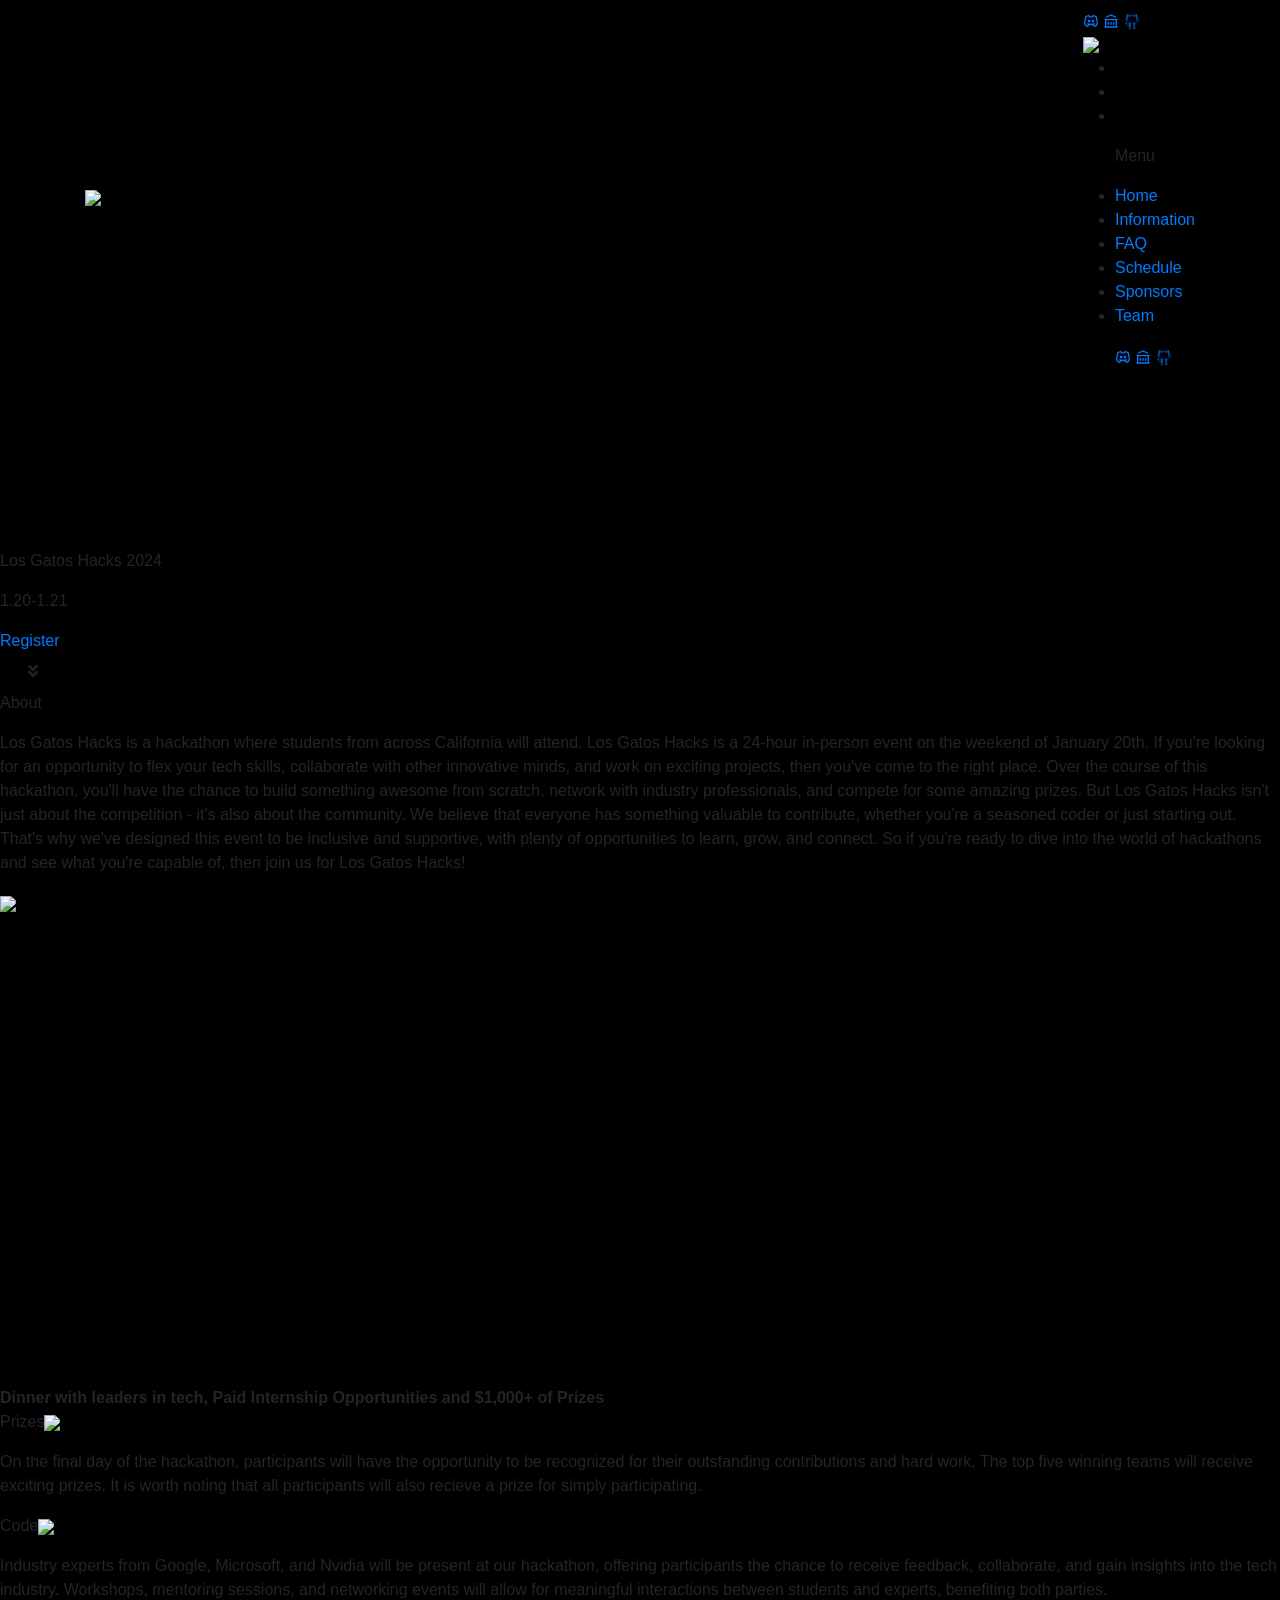
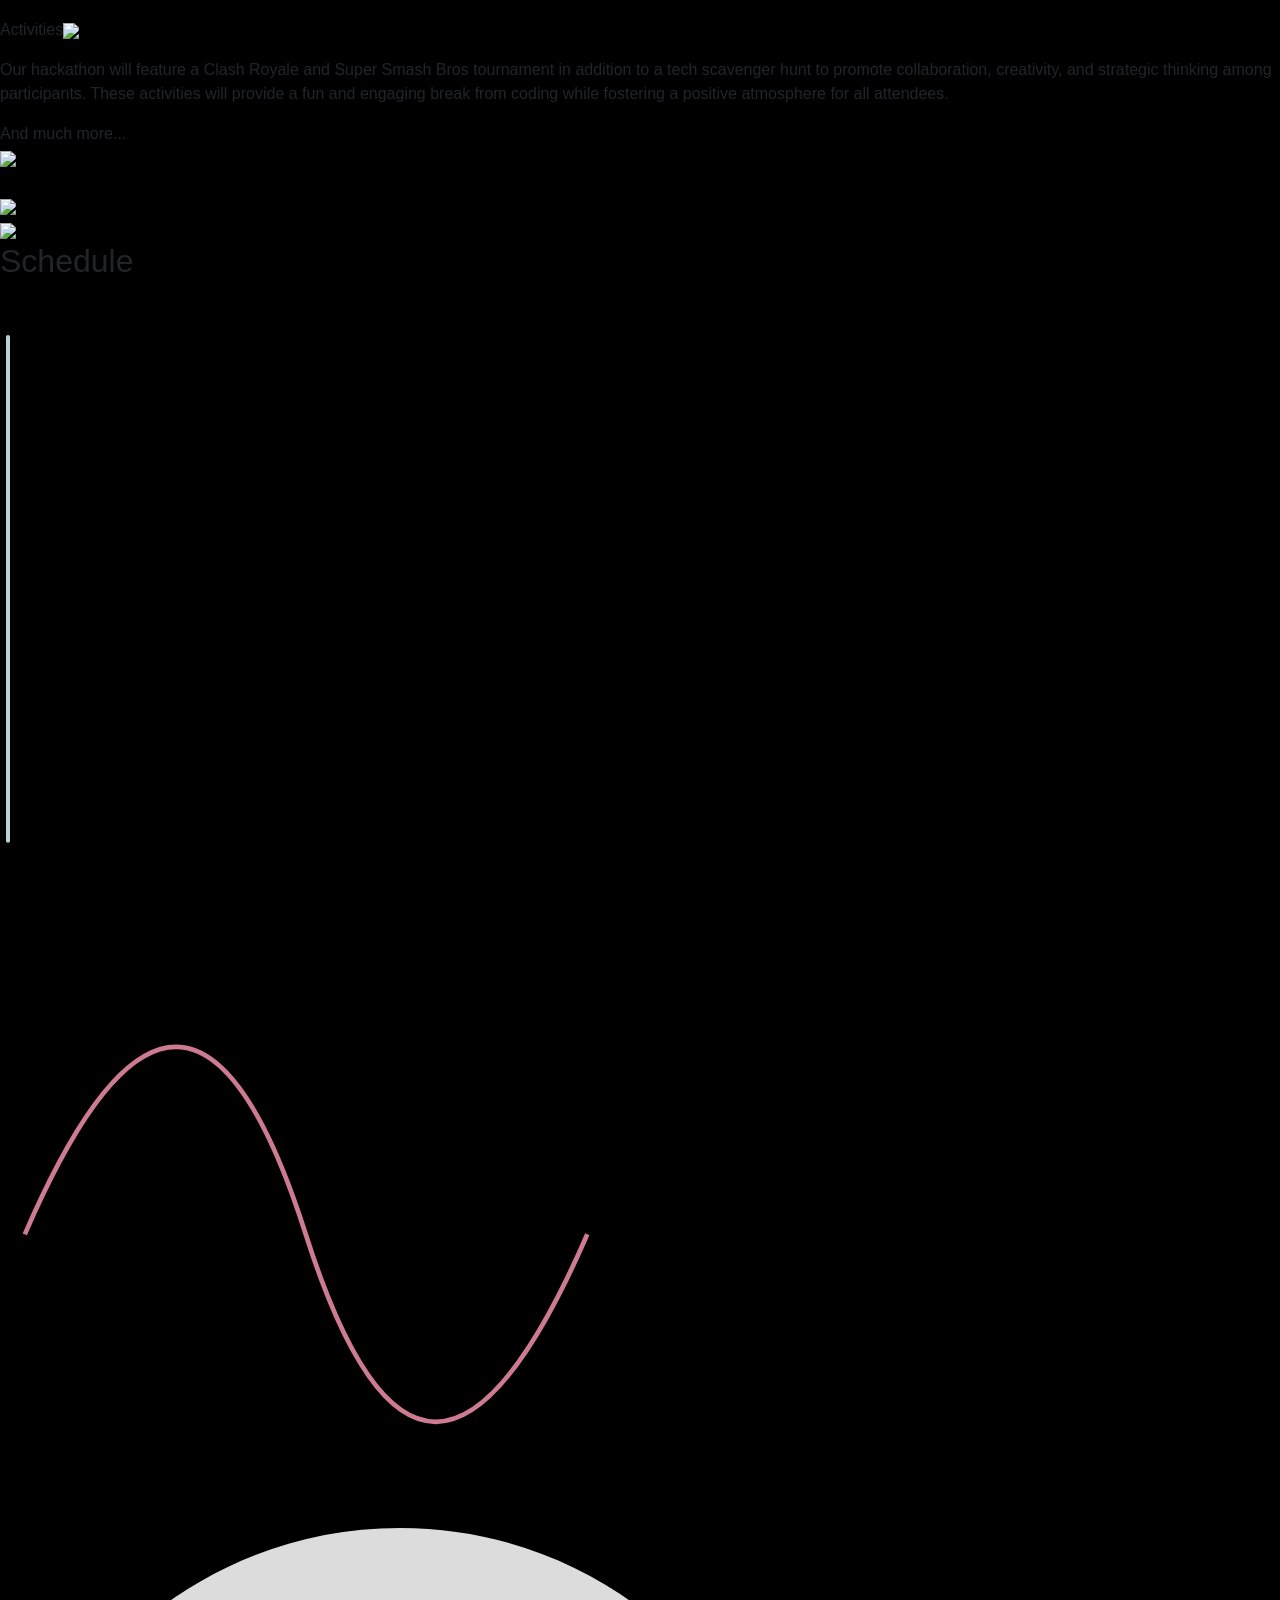
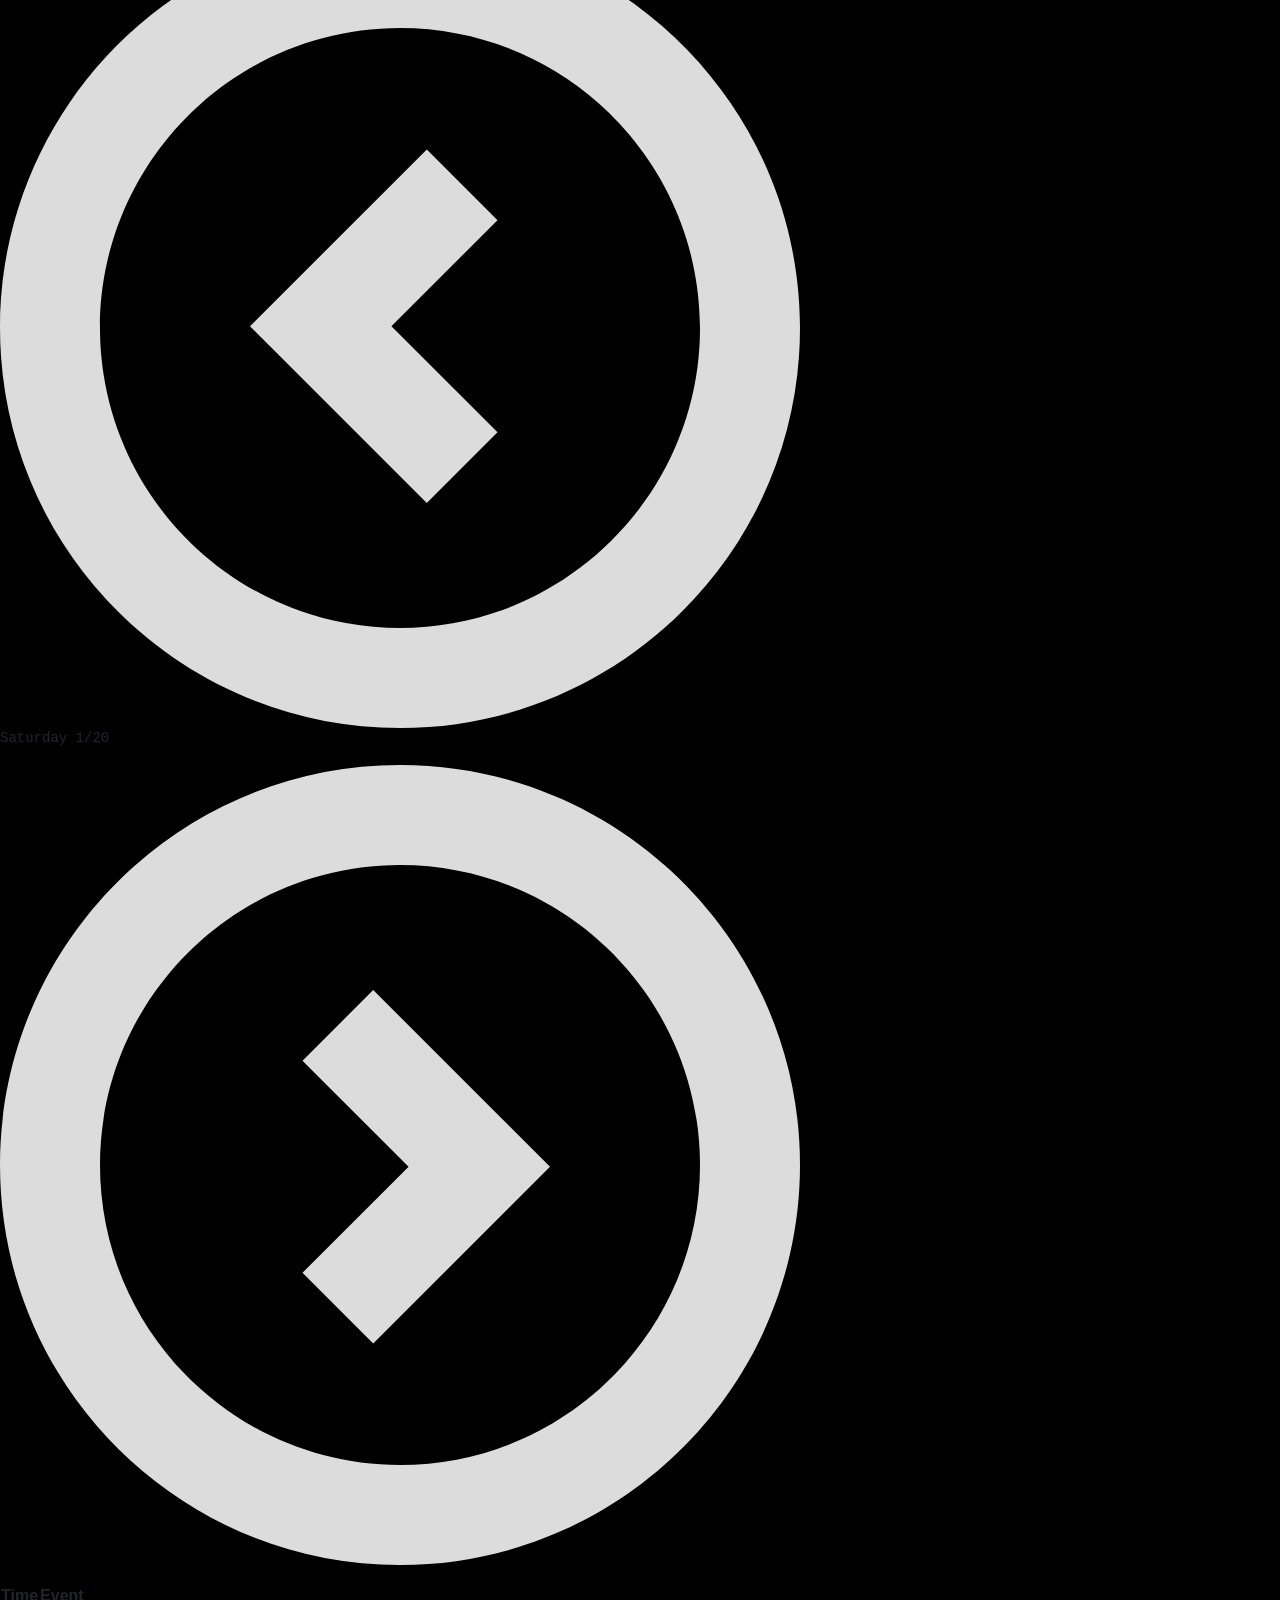
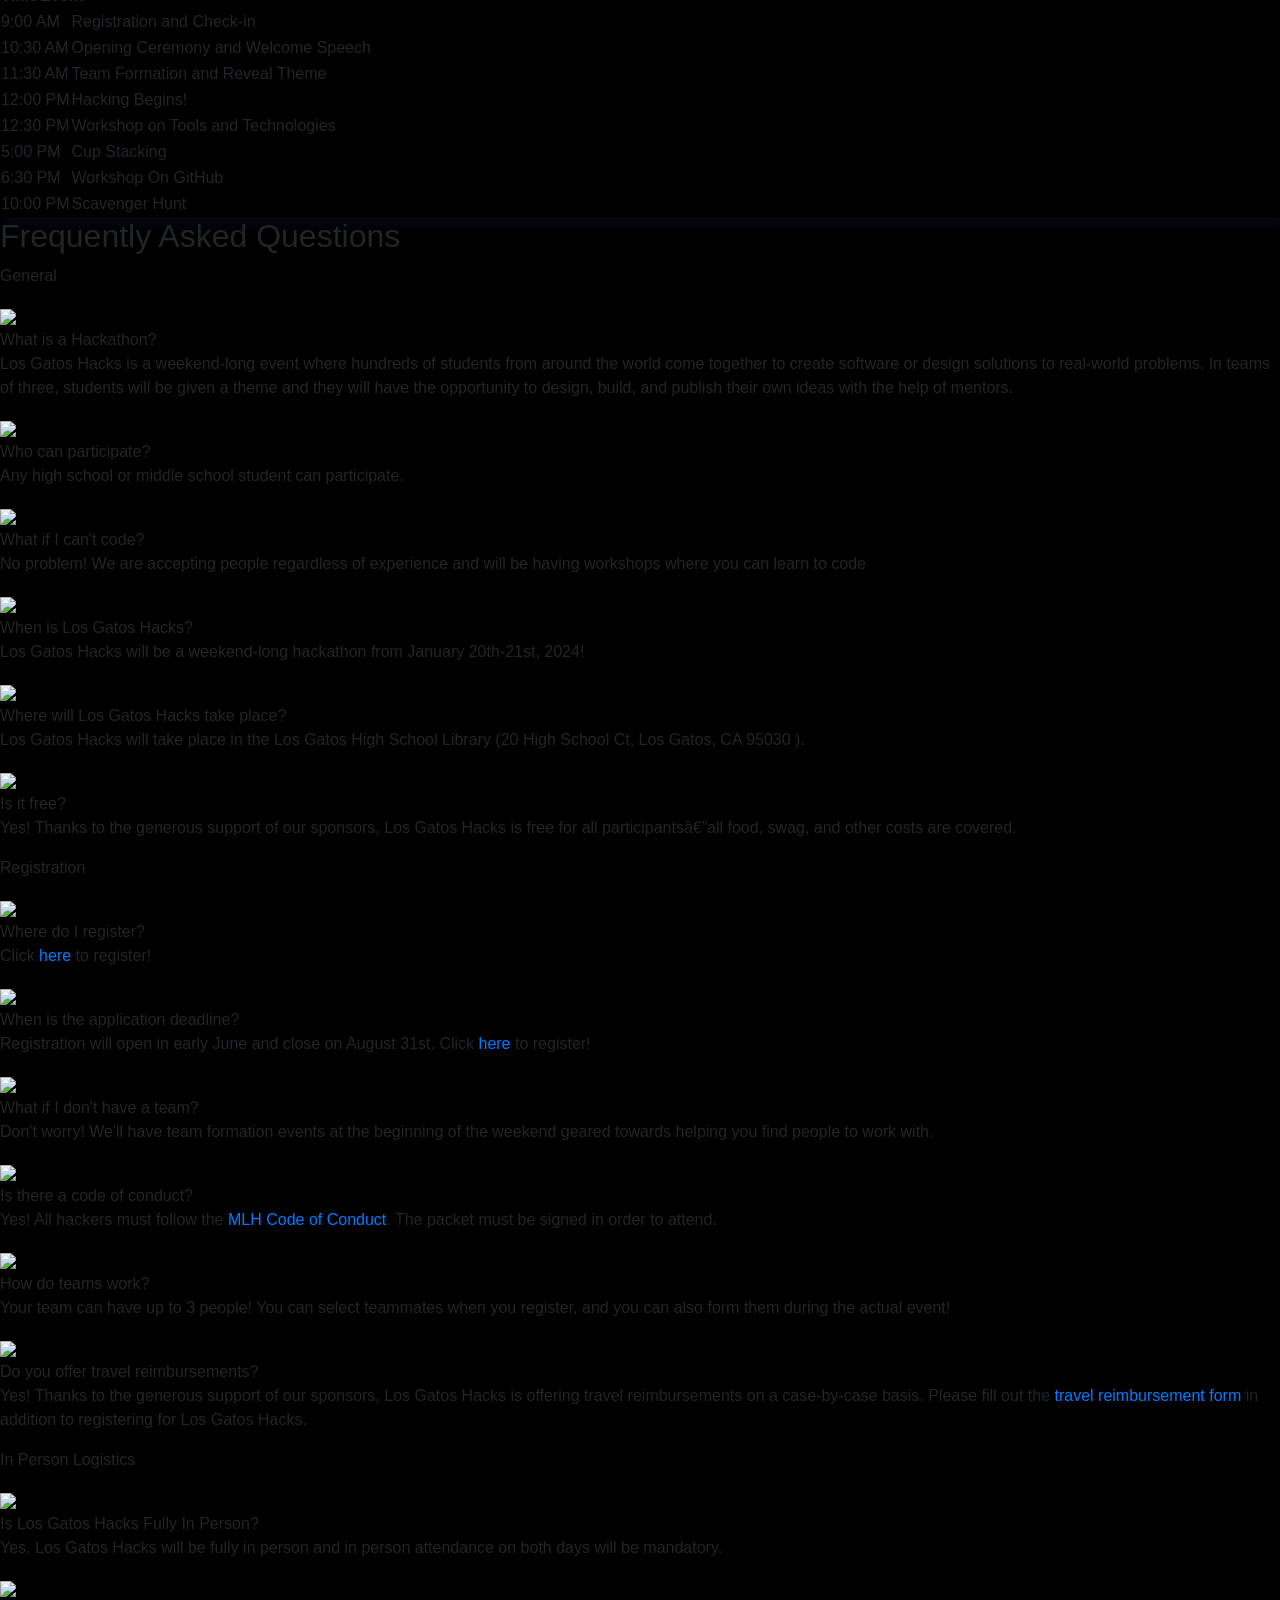
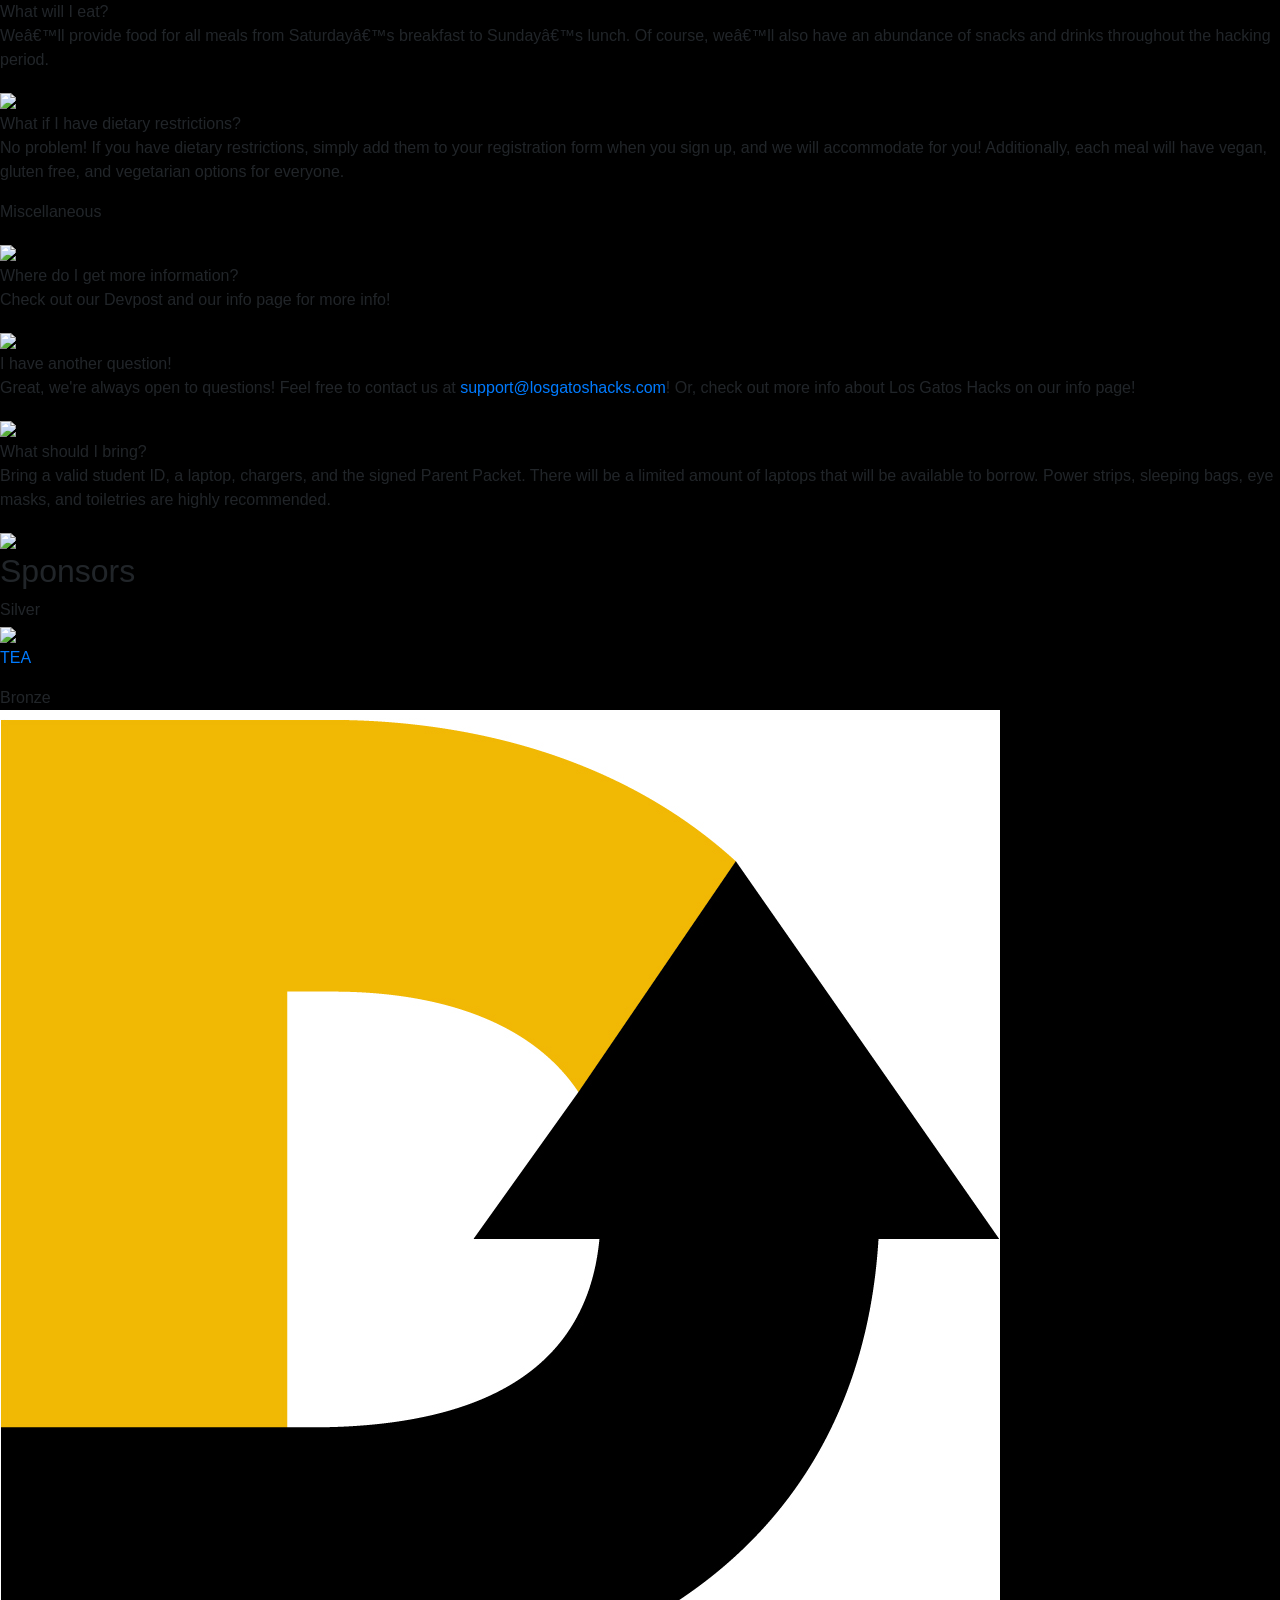
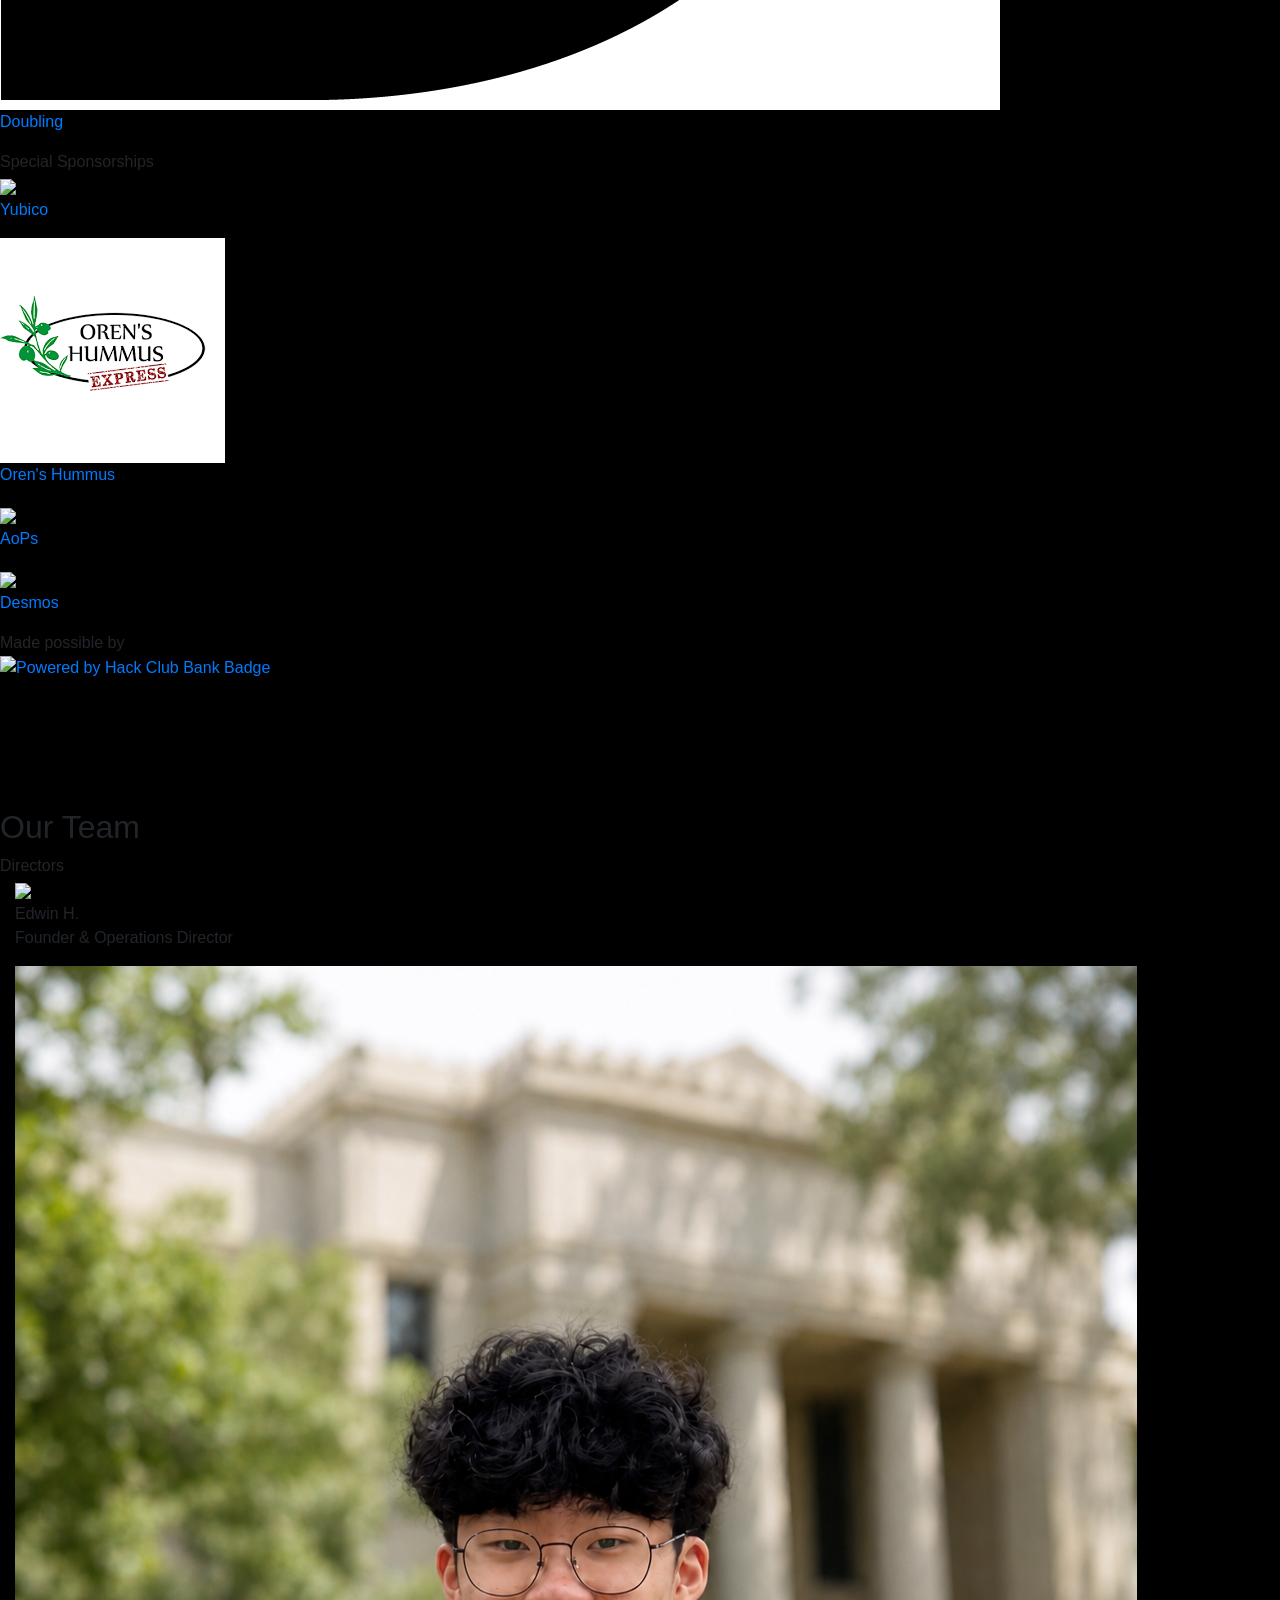
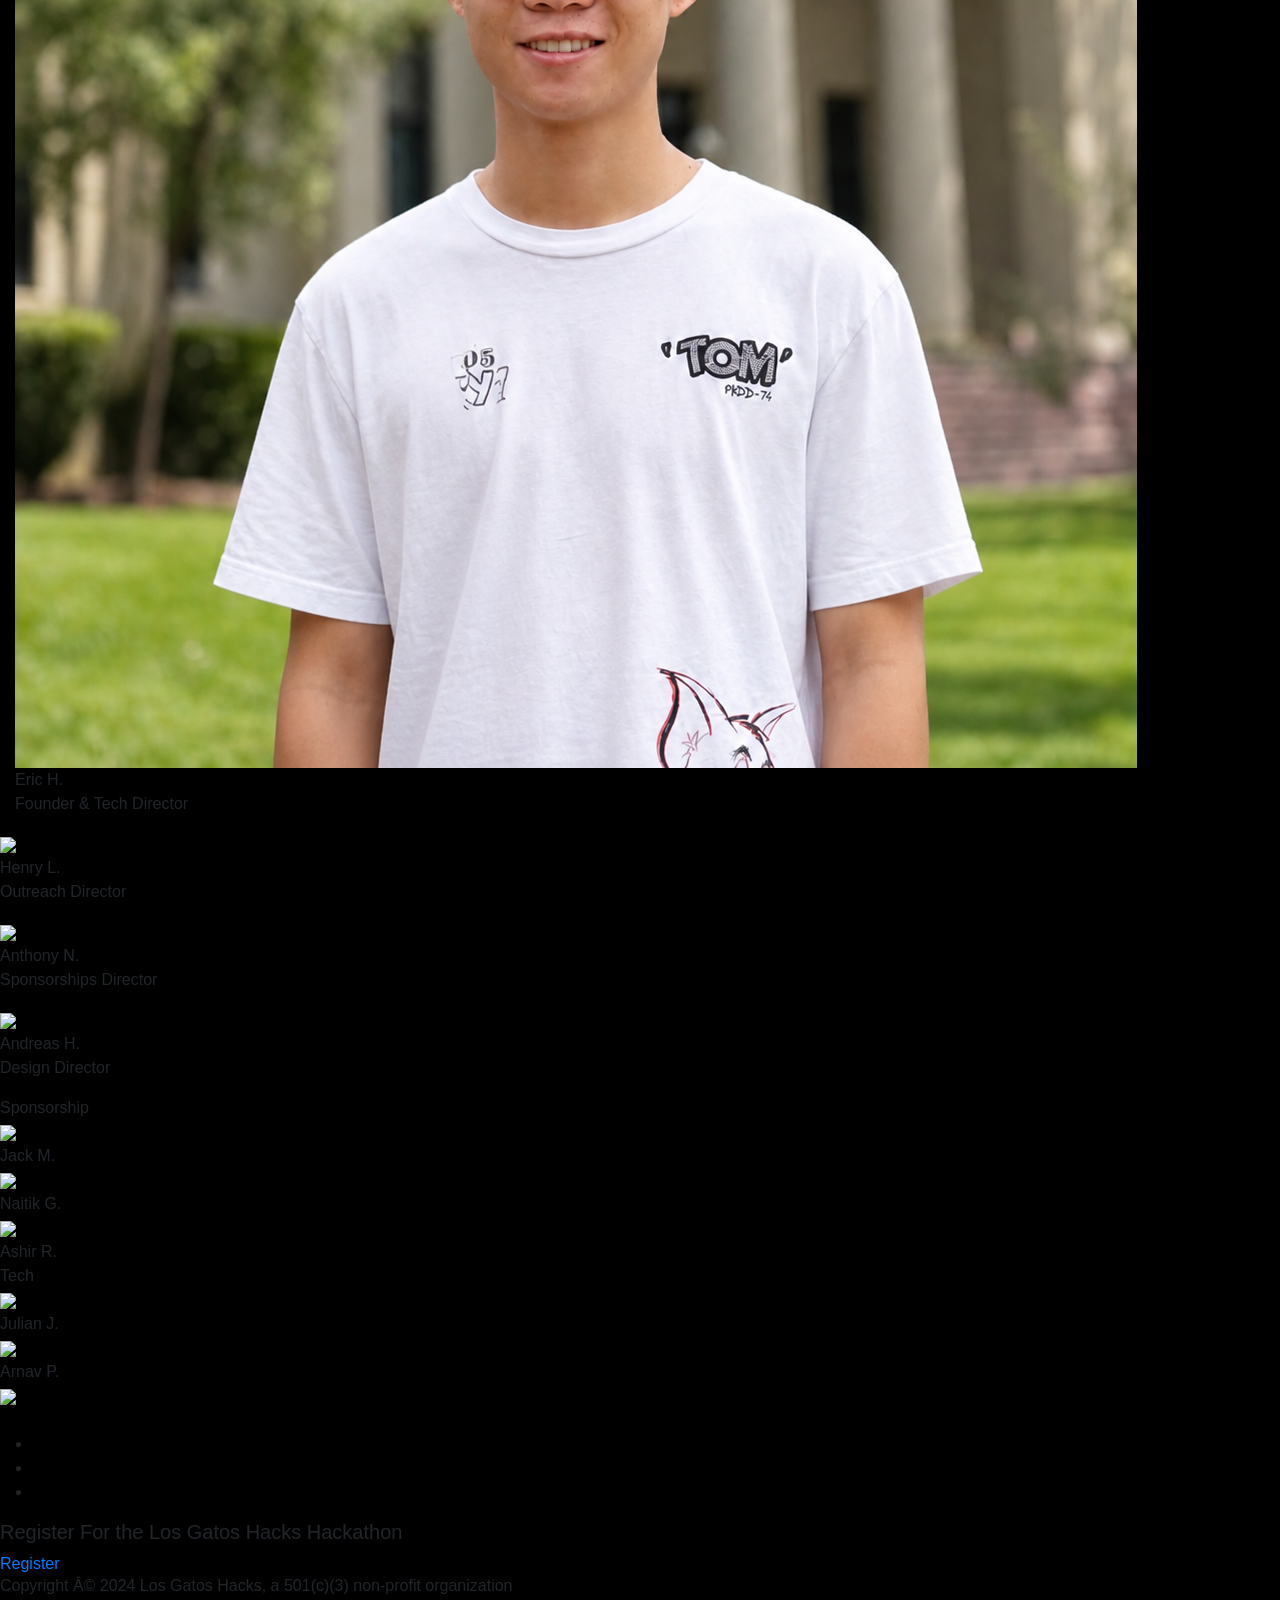
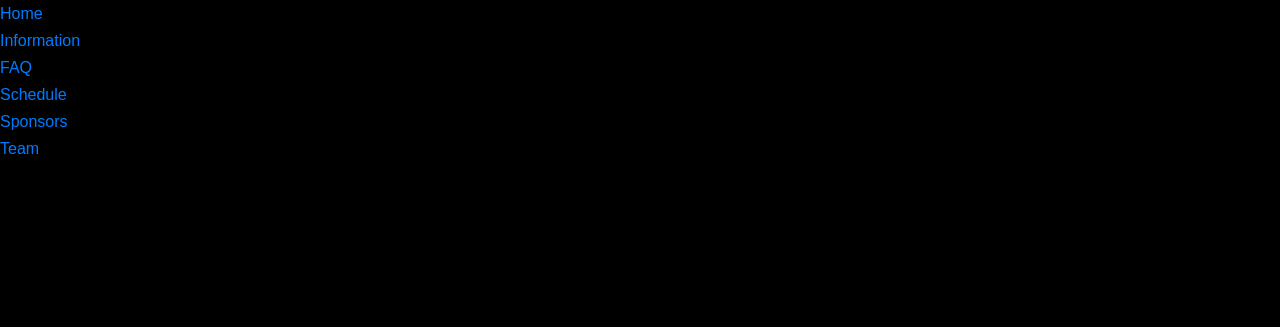
==== commit dd71ff7c: "Update Eric team photo and use local image for Doubling sponsor" ====
--- a/index.html
+++ b/index.html
@@ -1050,7 +1050,7 @@
         <div class="sponsors-card sponsors-card-bronze">
             <a class="sponsor-href" target="_blank" href="https://www.doubling.io/">
             <div class="sponsors-image sponsor-image-bronze">
-                <img src="https://media.licdn.com/dms/image/D560BAQGSlHcwcPXLxA/company-logo_200_200/0/1667496990583?e=2147483647&v=beta&t=Fb_njonLatP22XYWa4CZKjCokmyOhLG_pZZYKRQasFU">
+                <img src="/static/images/doubling.png">
             </div>
             <div class="sponsors-name sponsors-name-bronze">
                 <p>Doubling</p>
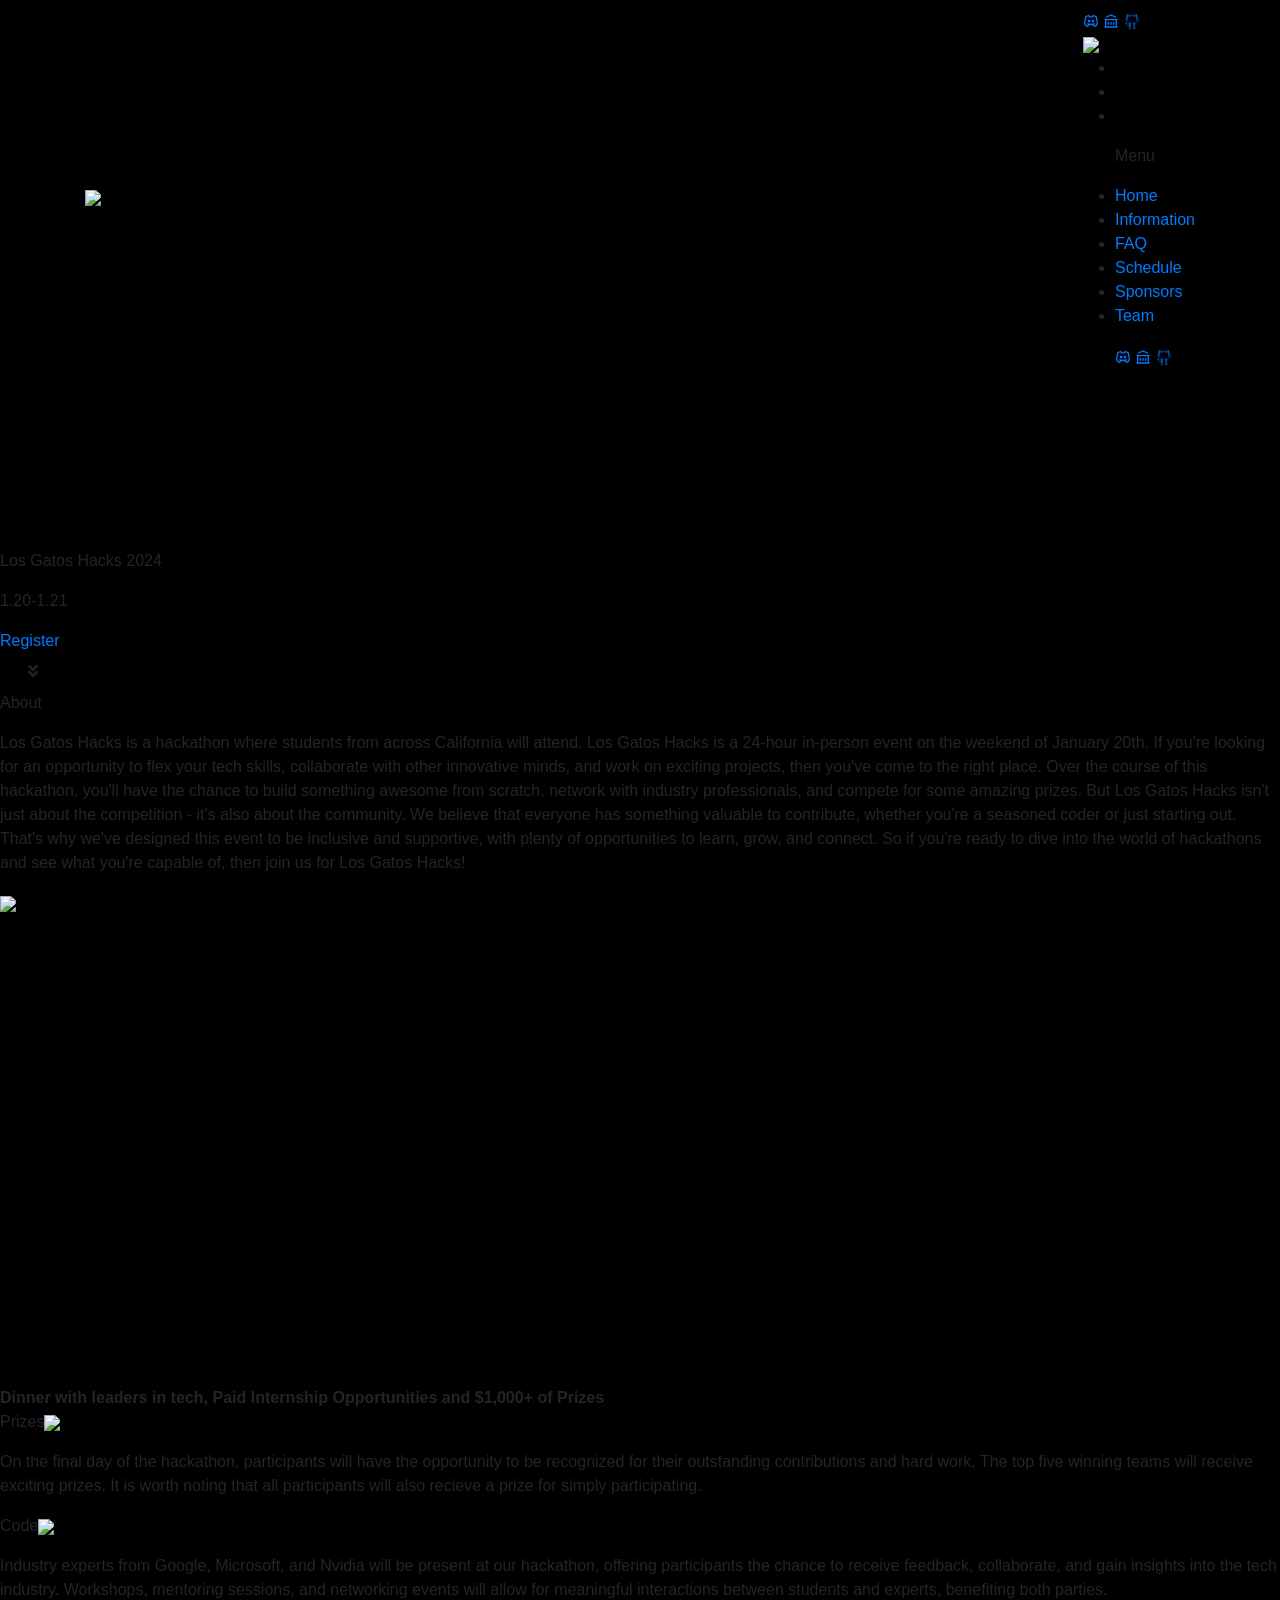
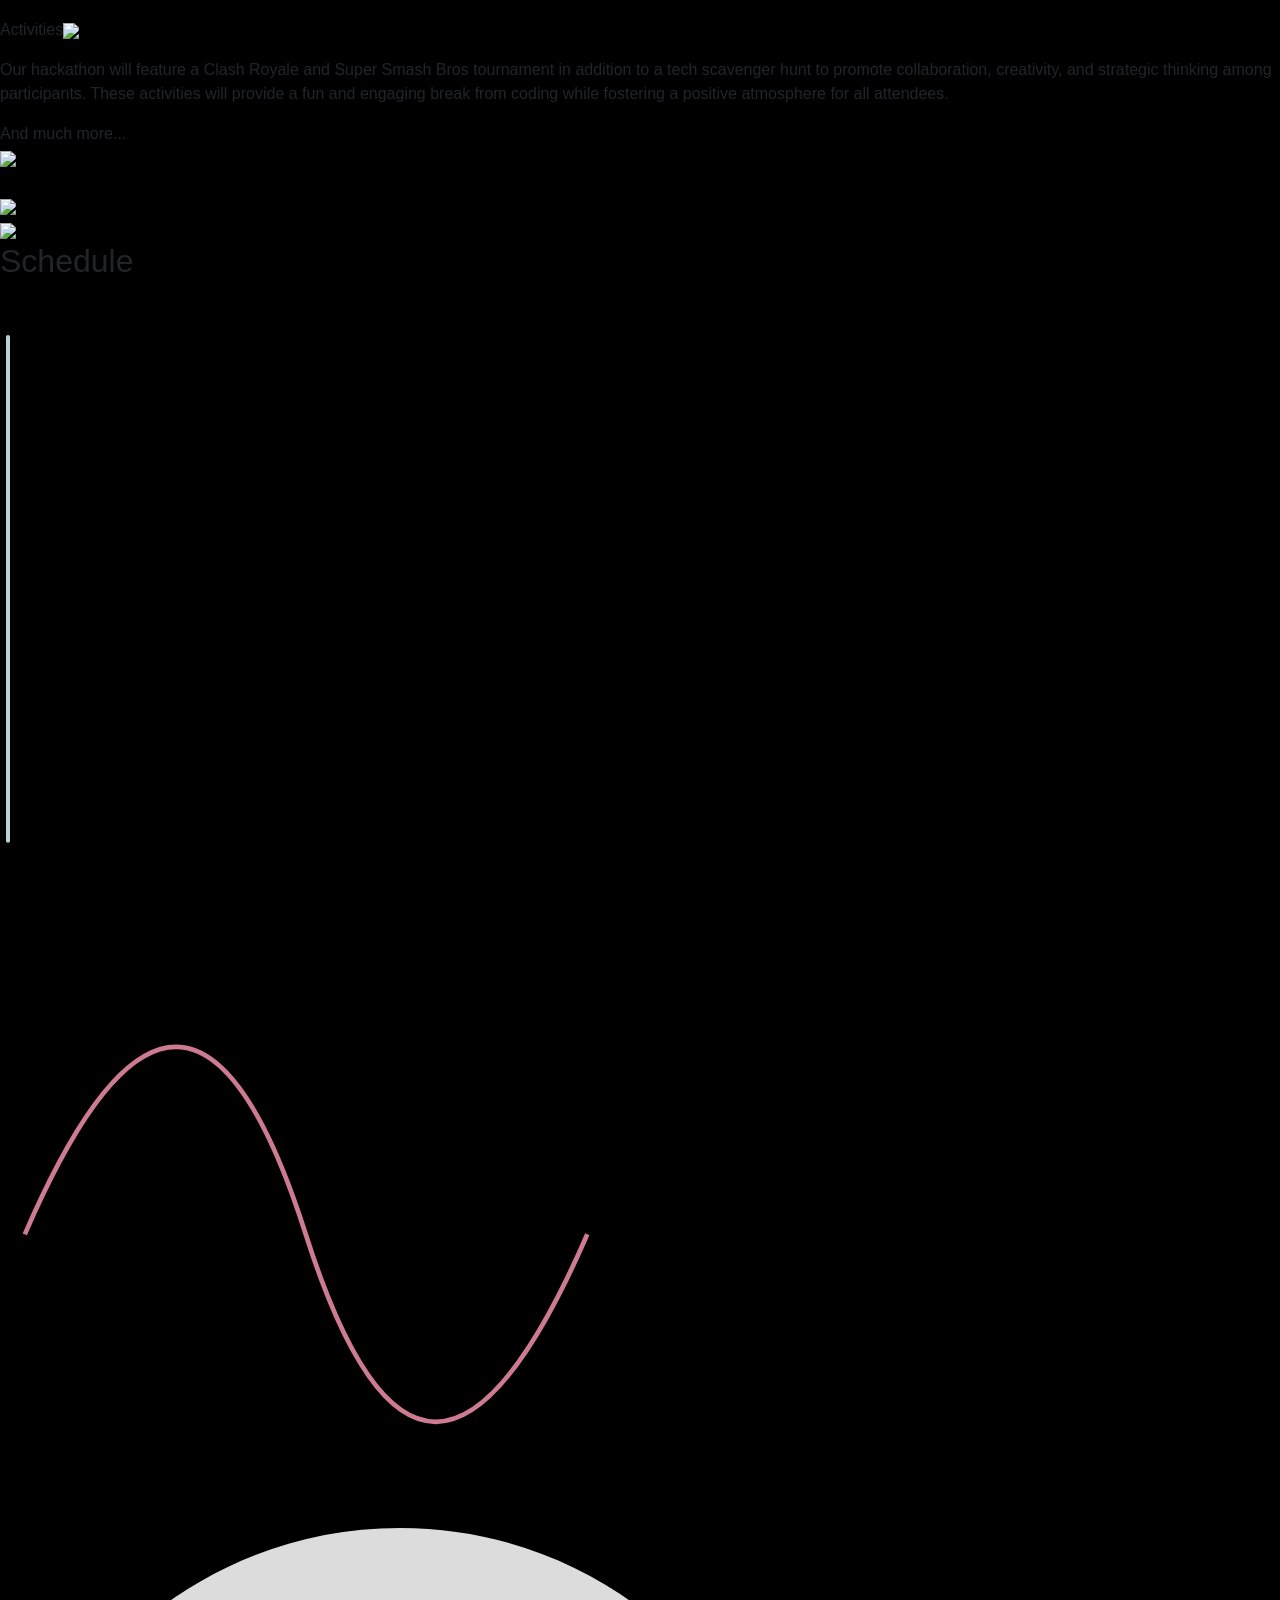
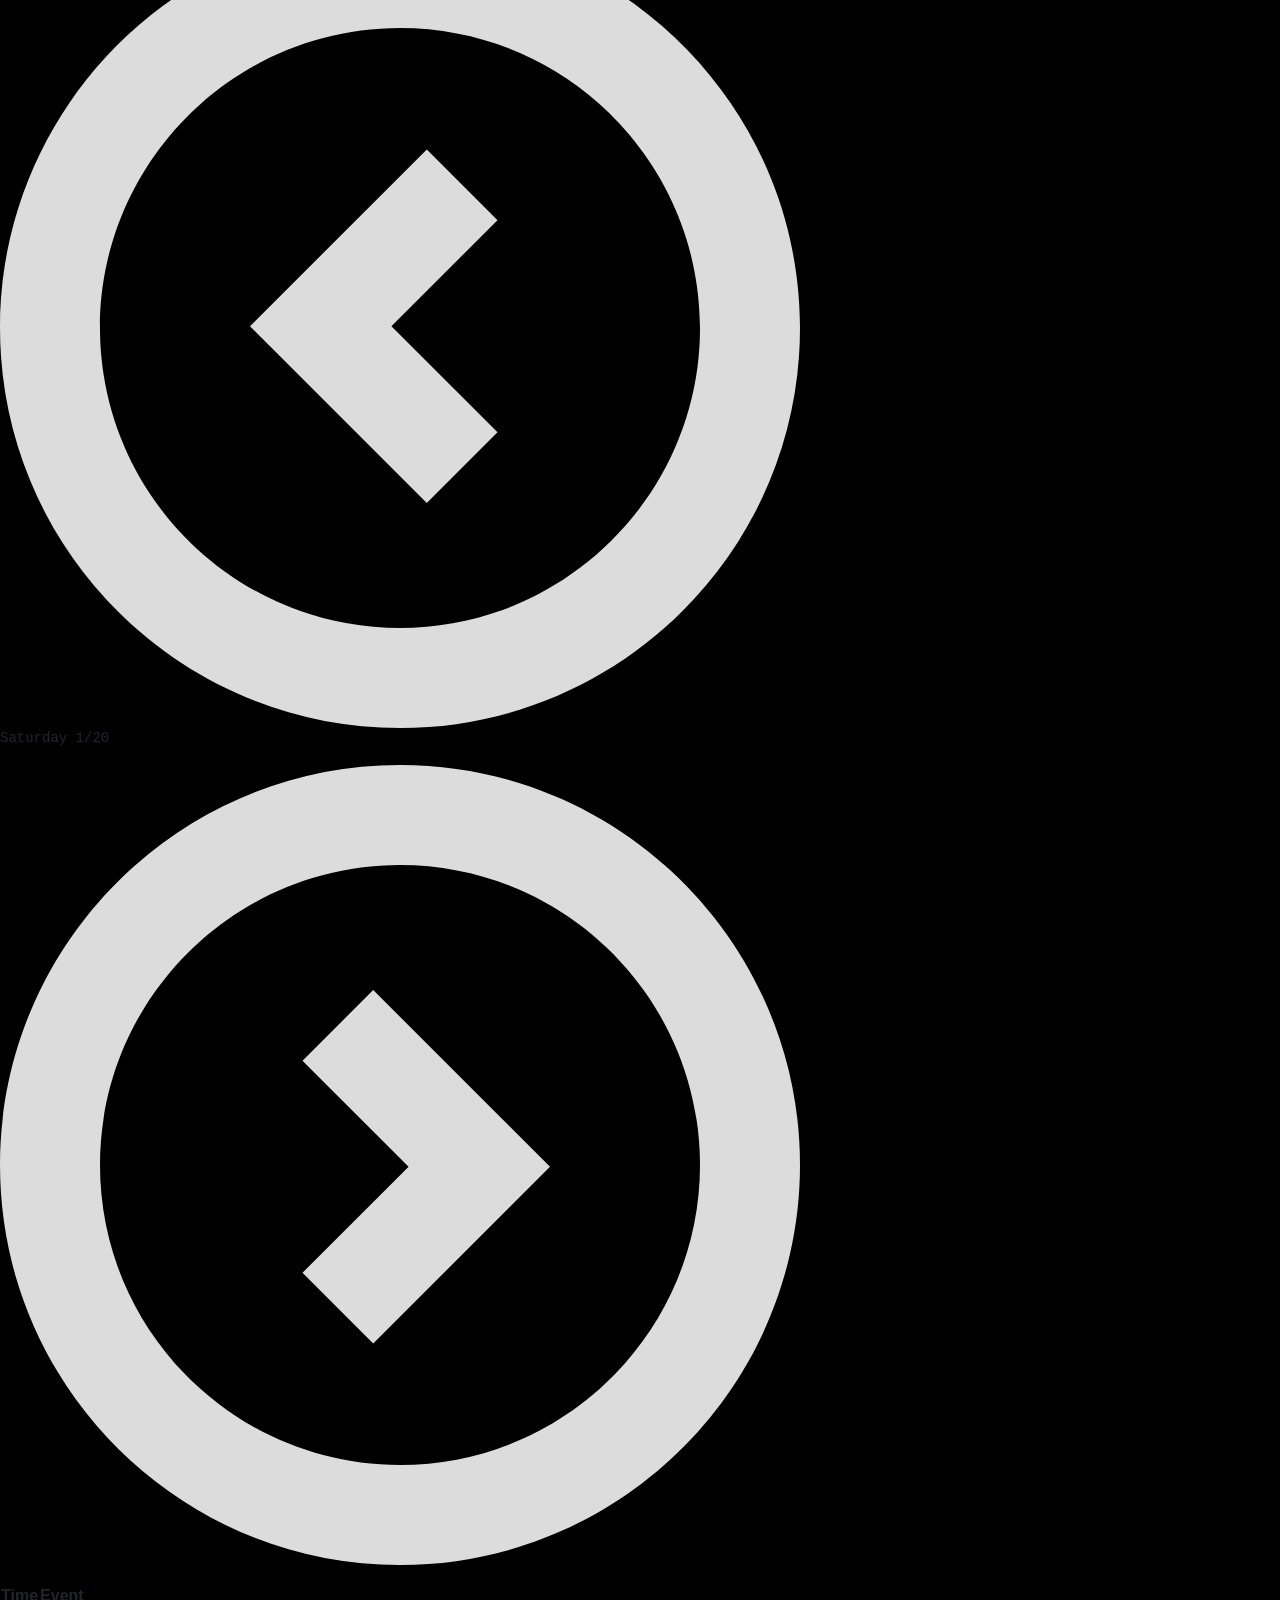
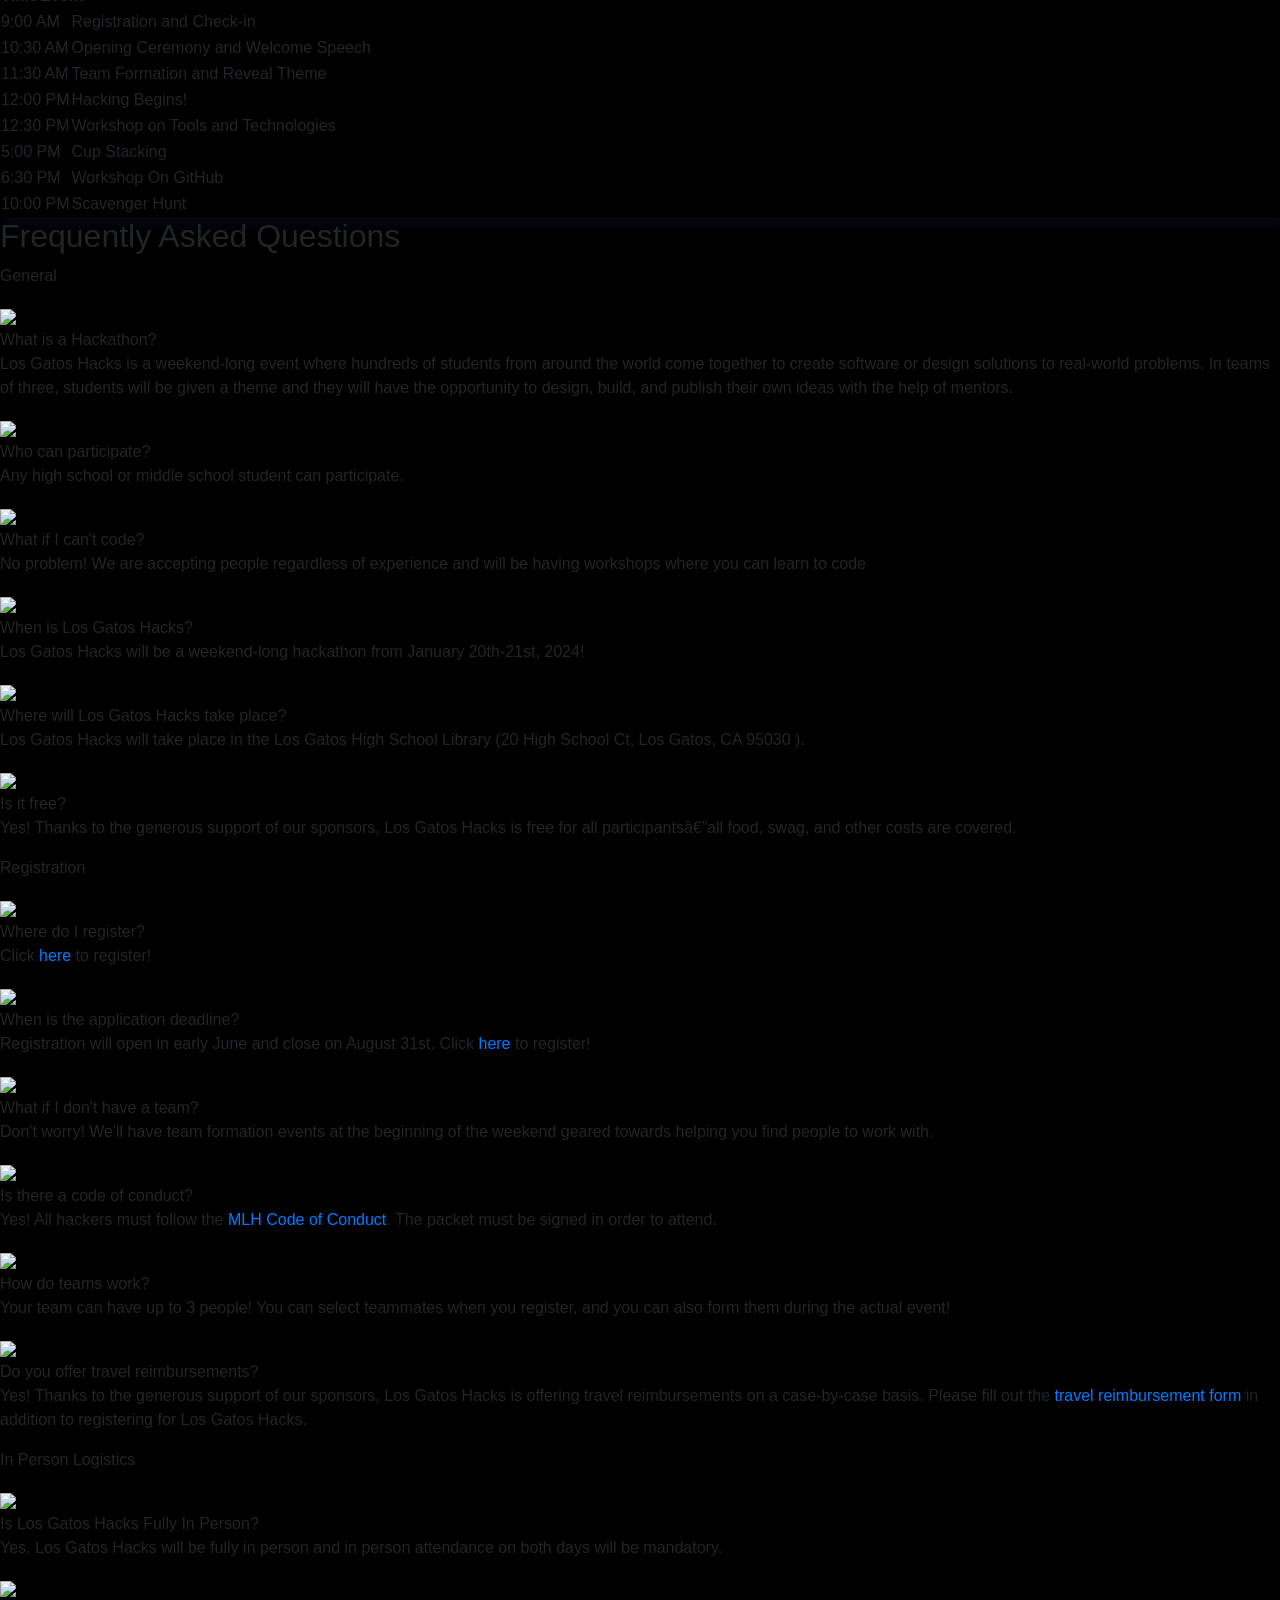
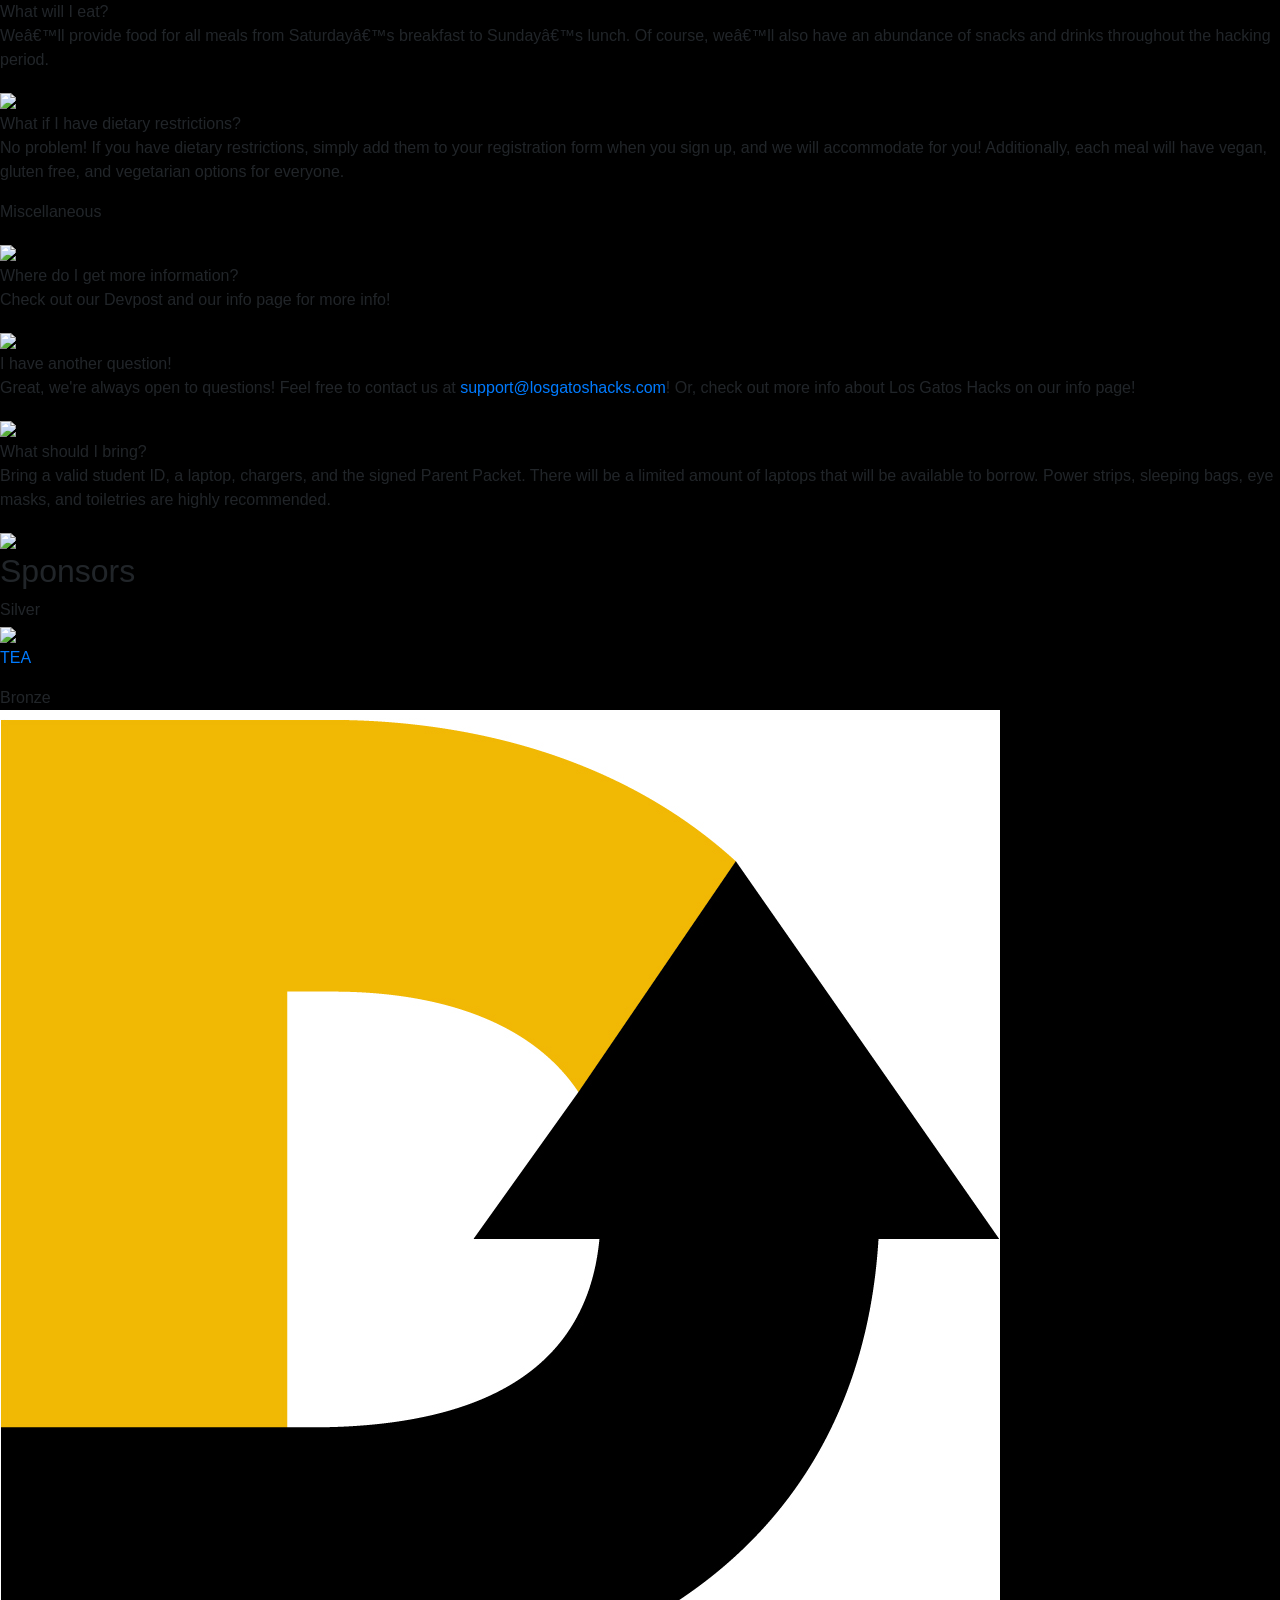
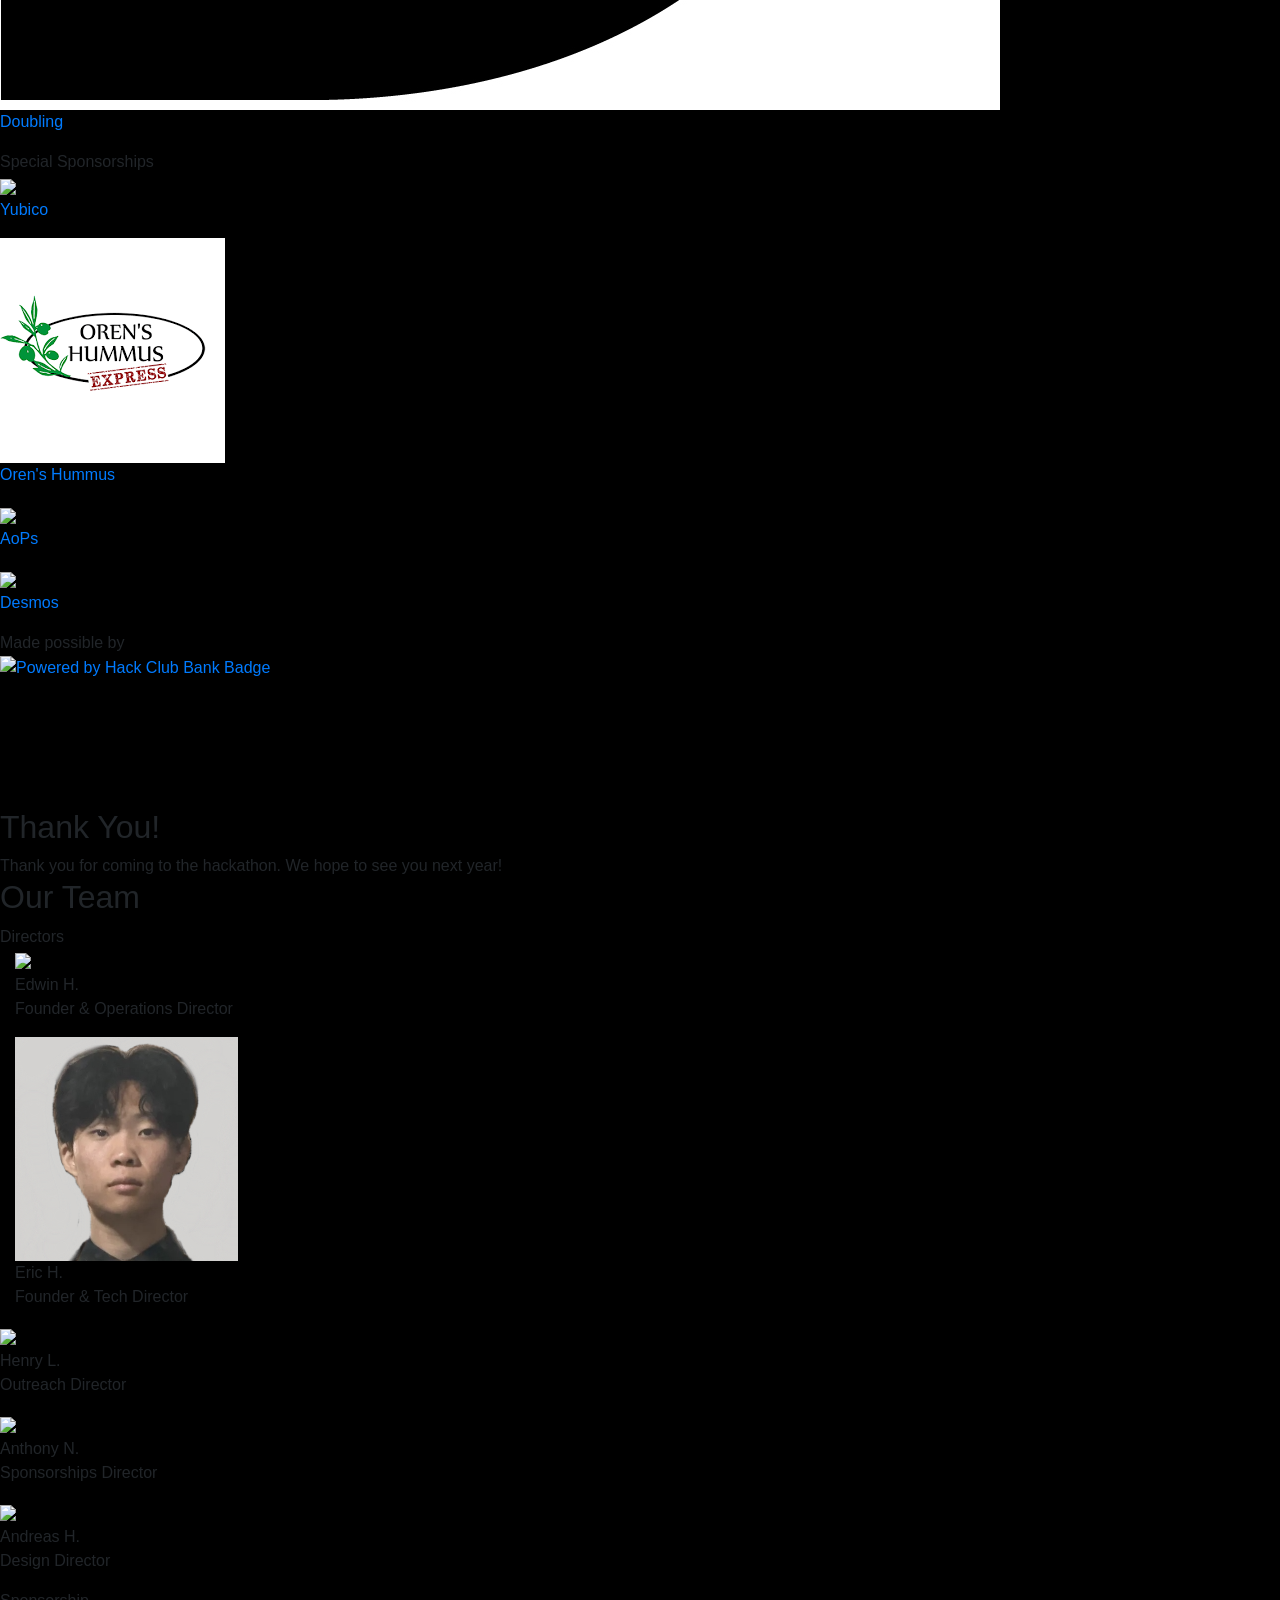
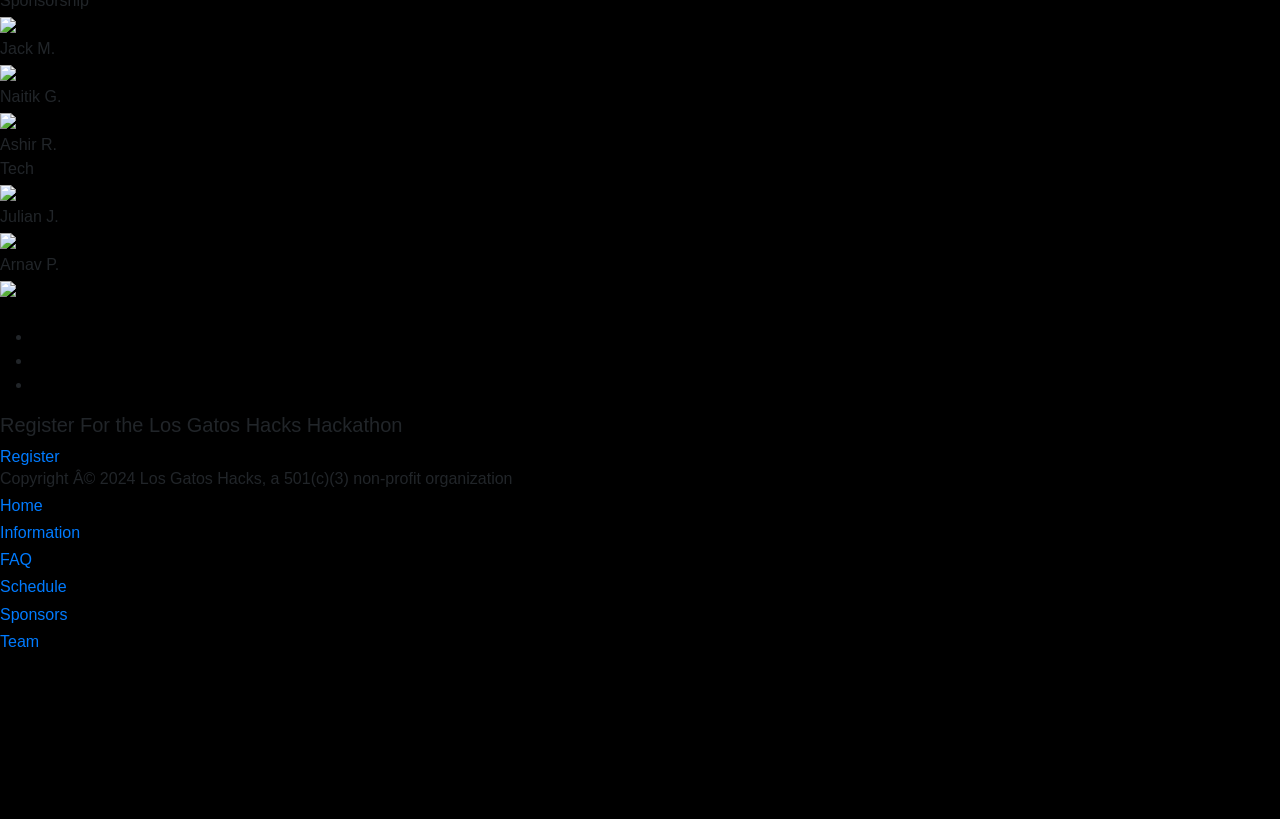
==== commit 9cc2fbef: "Add thank-you section above team section" ====
--- a/index.html
+++ b/index.html
@@ -1130,6 +1130,13 @@
             class="transition"></path>
     </svg>
     
+    <div class="about-content-1" id="thank-you-content">
+        <div class="about-heading" id="thank-you-heading">
+            <h2>Thank You!</h2>
+        </div>
+        <span class="about-sub-heading">Thank you for coming to the hackathon. We hope to see you next year!</span>
+    </div>
+
     <div class="about-content-1" id="about-content-1">
         <div class="about-heading" id="about-heading">
             <h2>Our Team</h2>
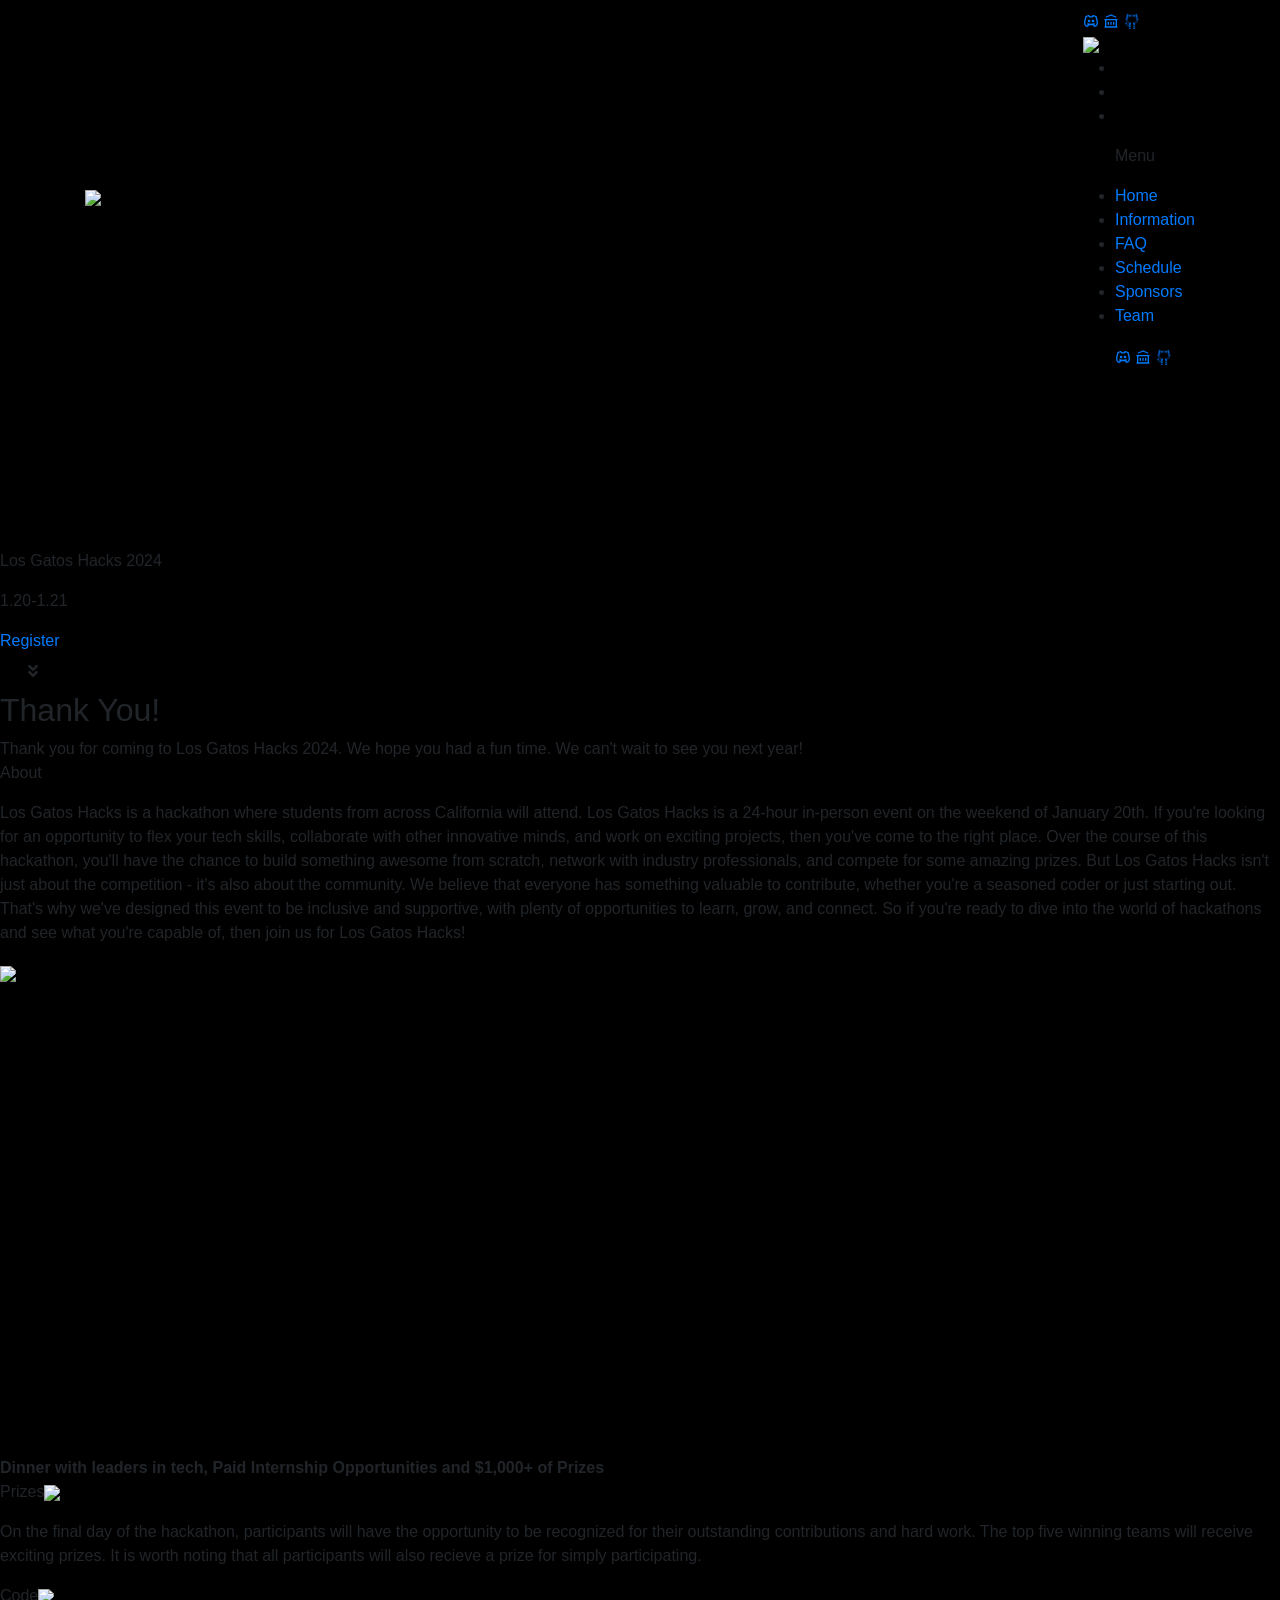
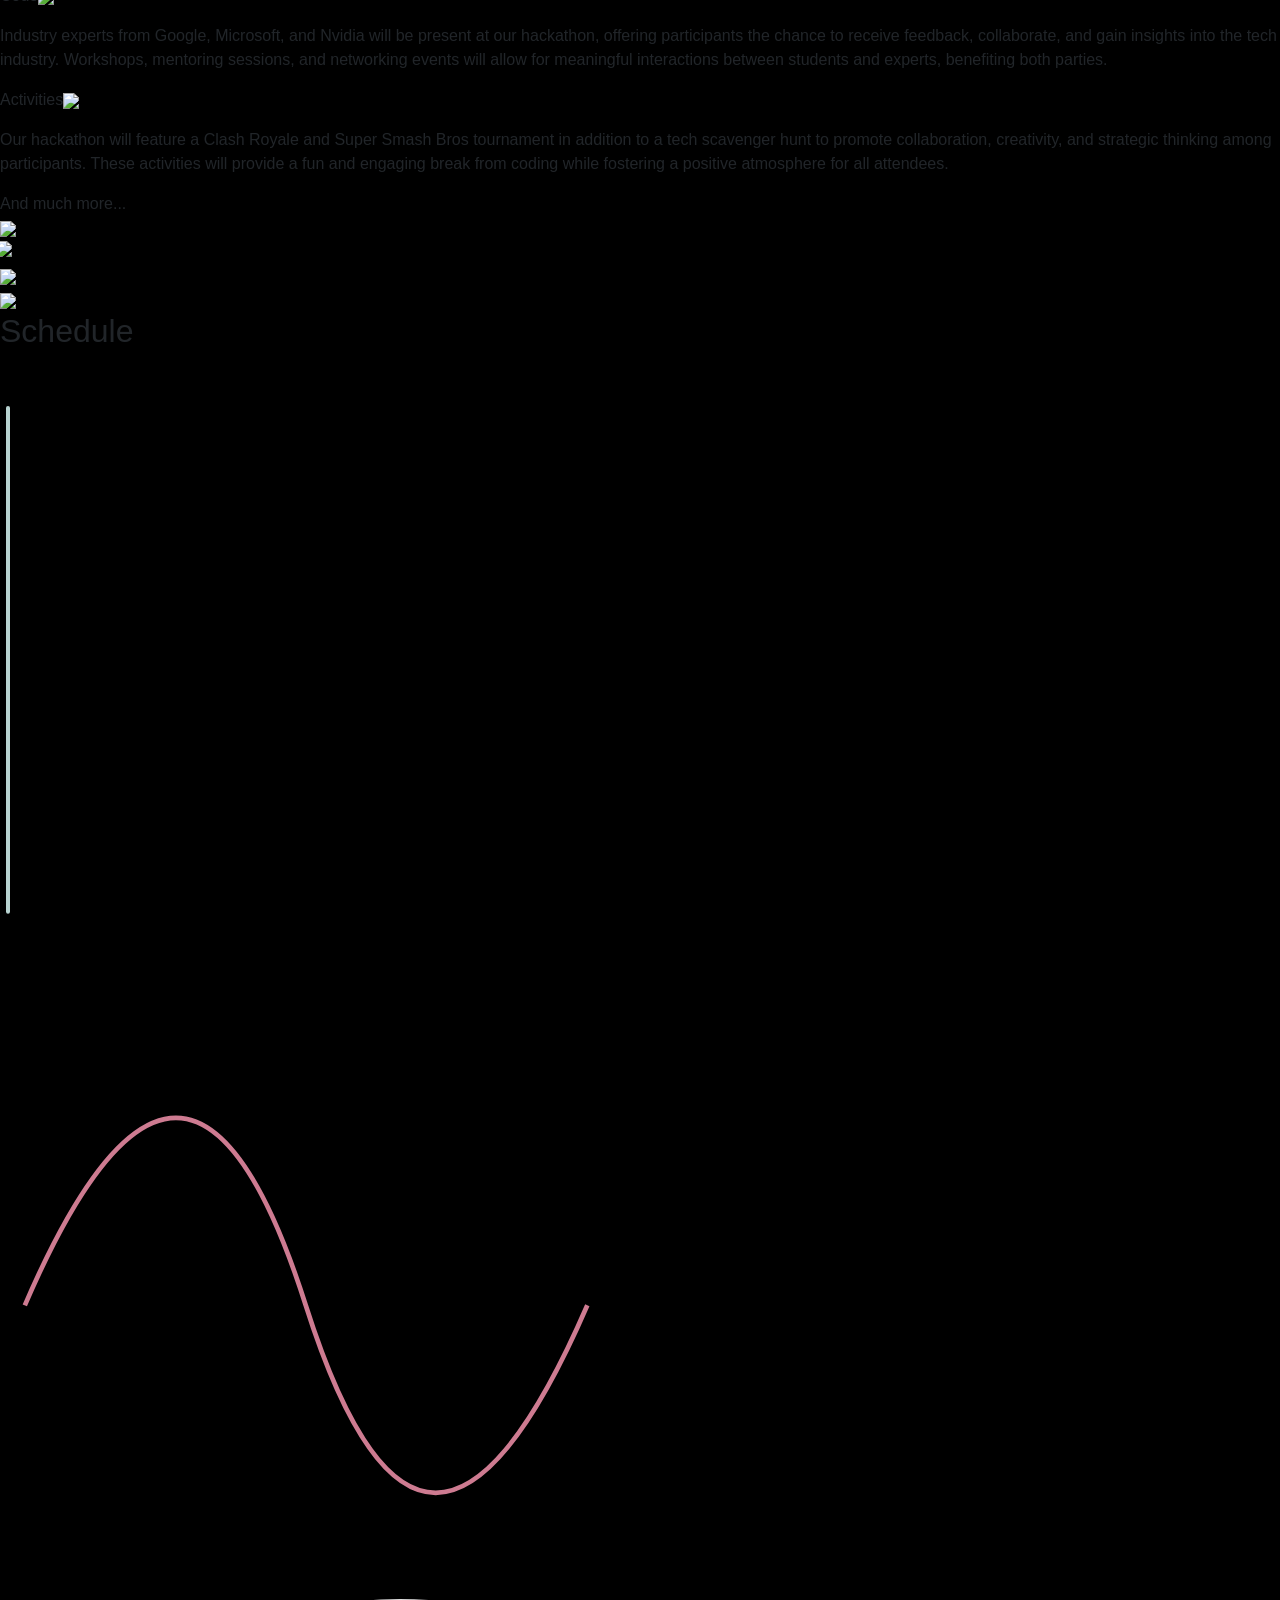
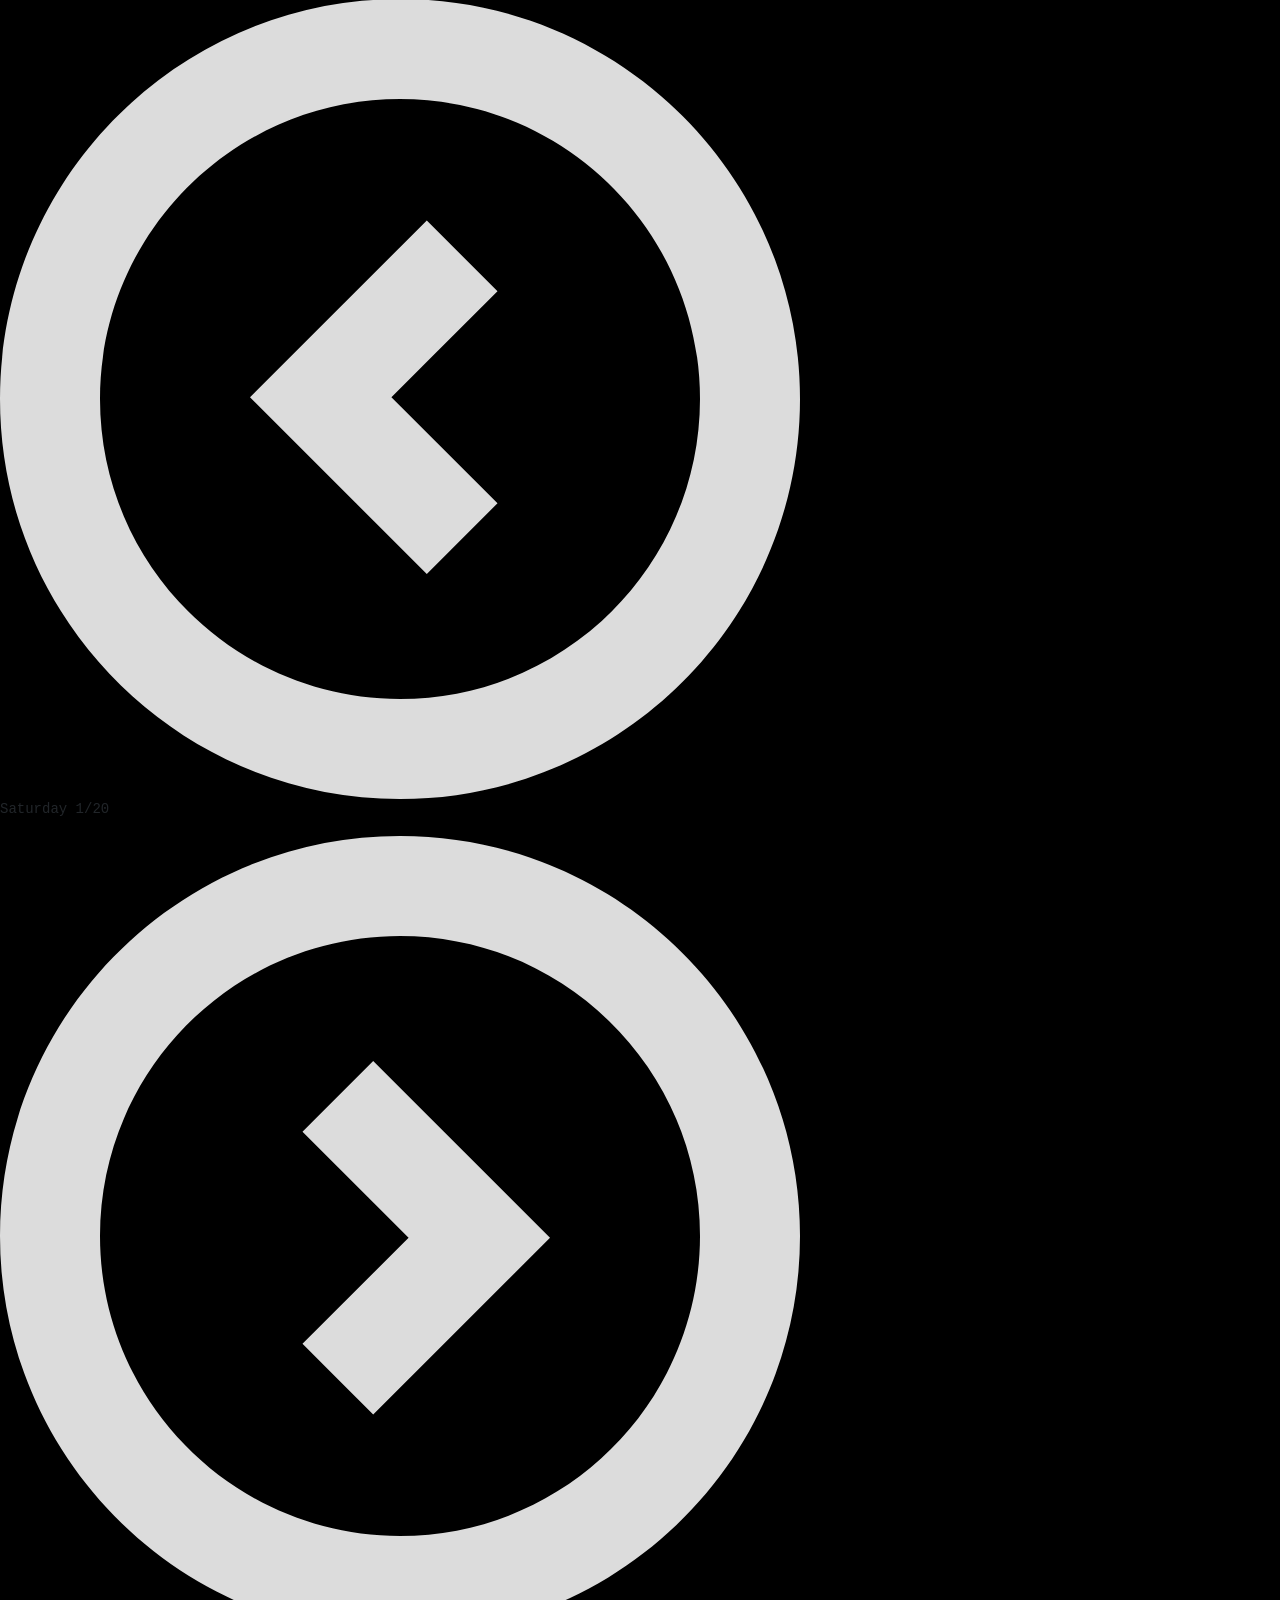
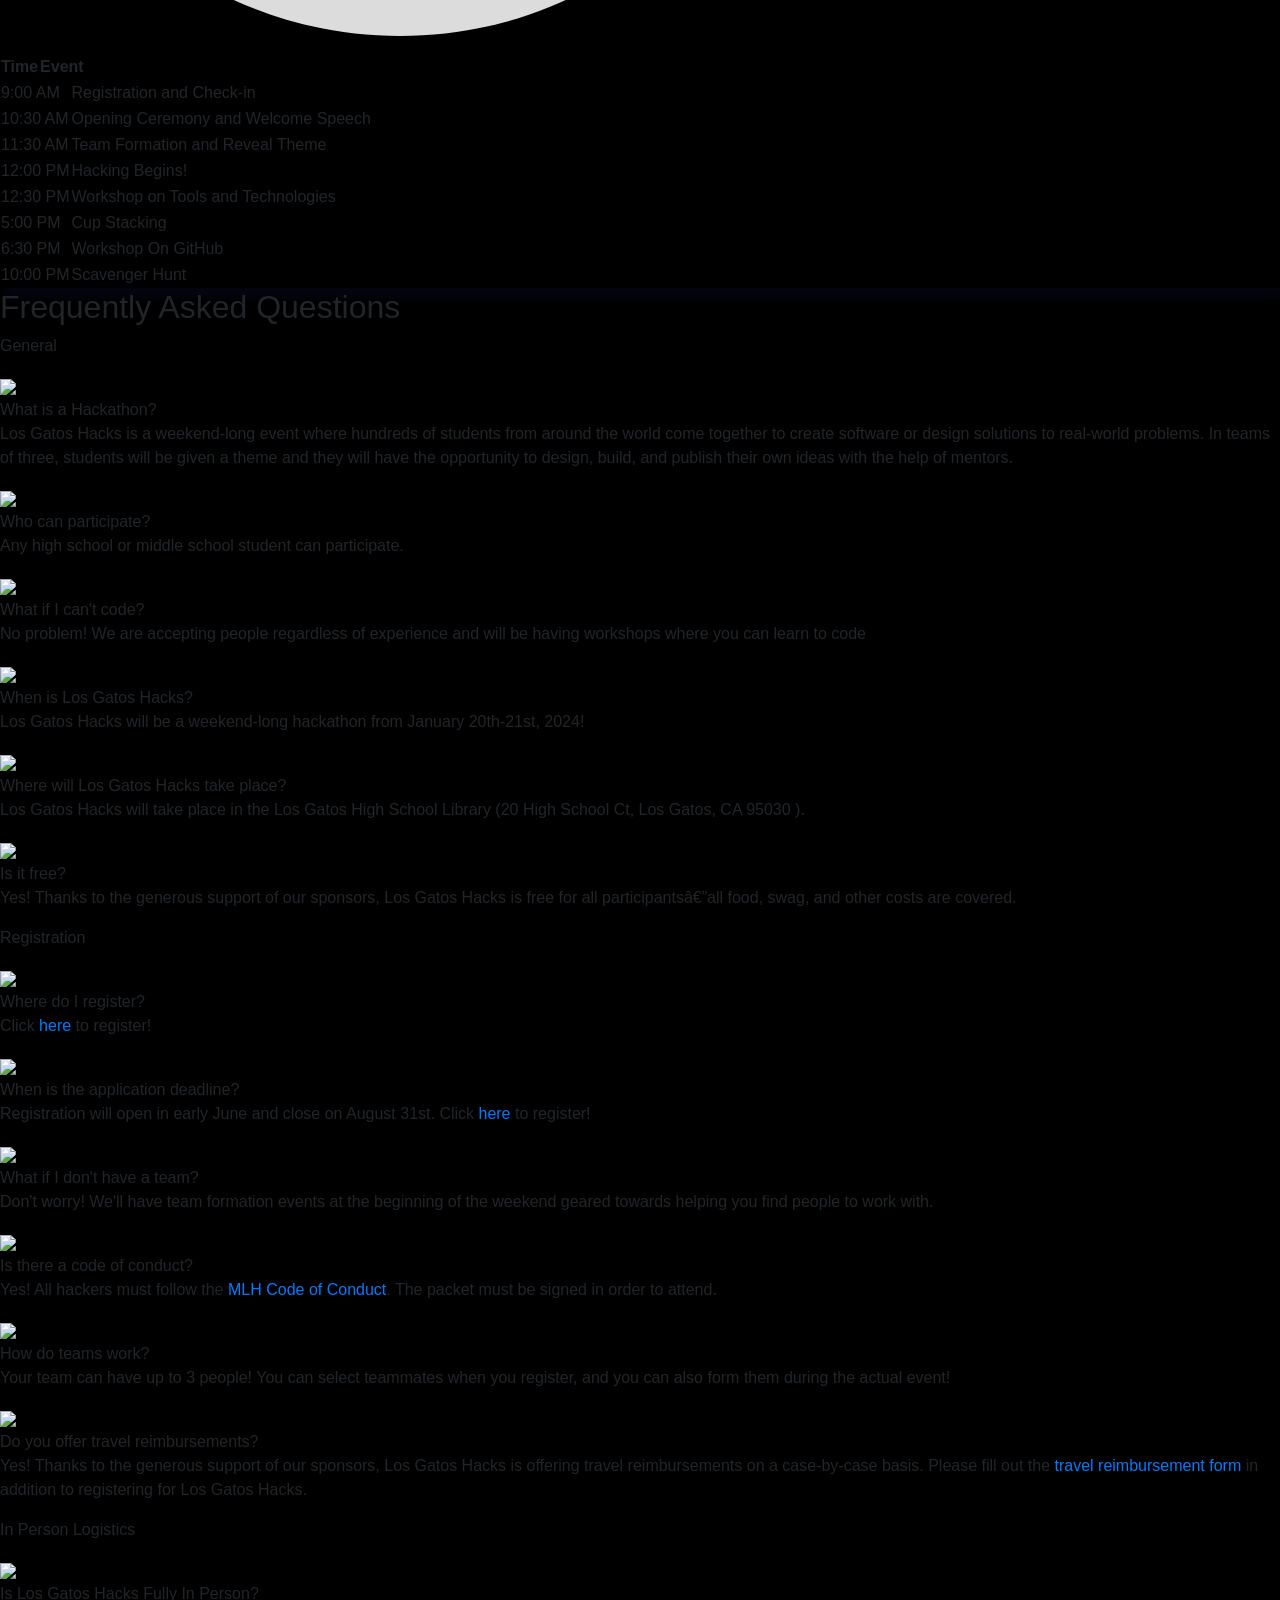
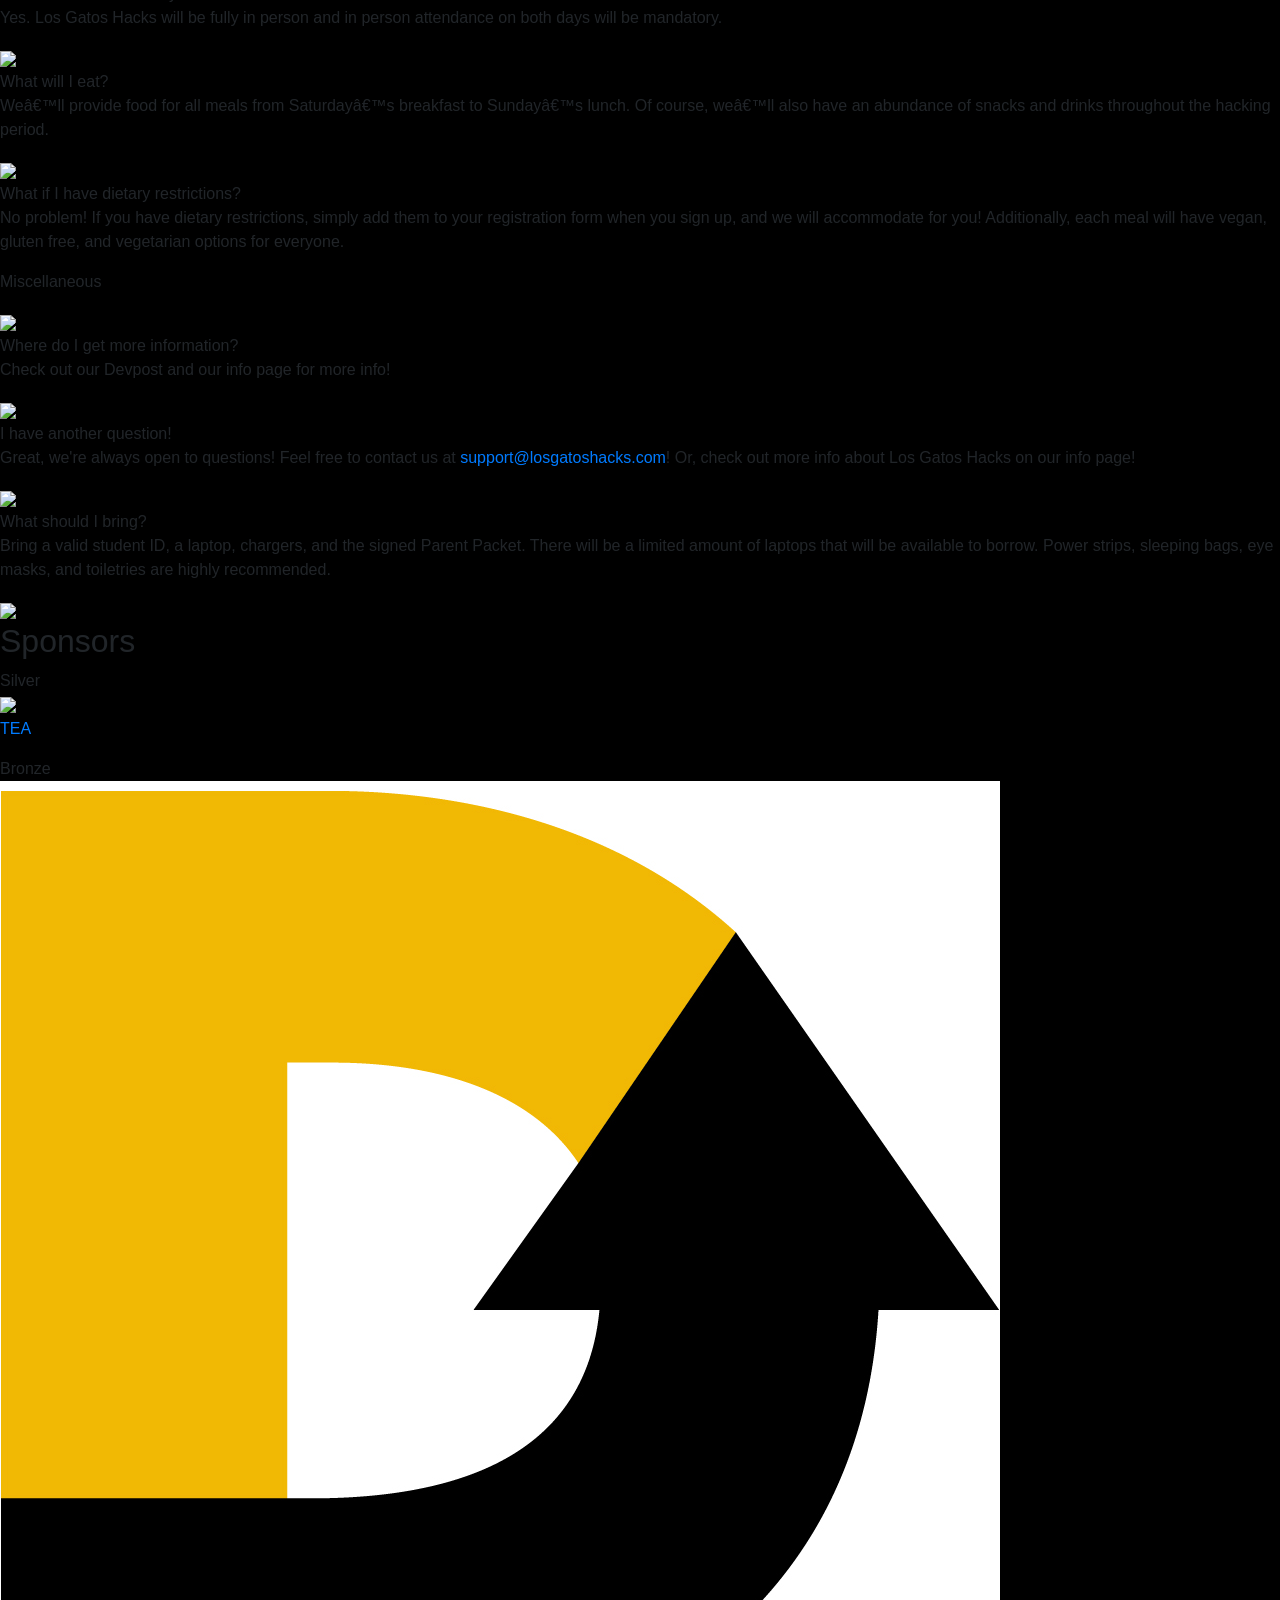
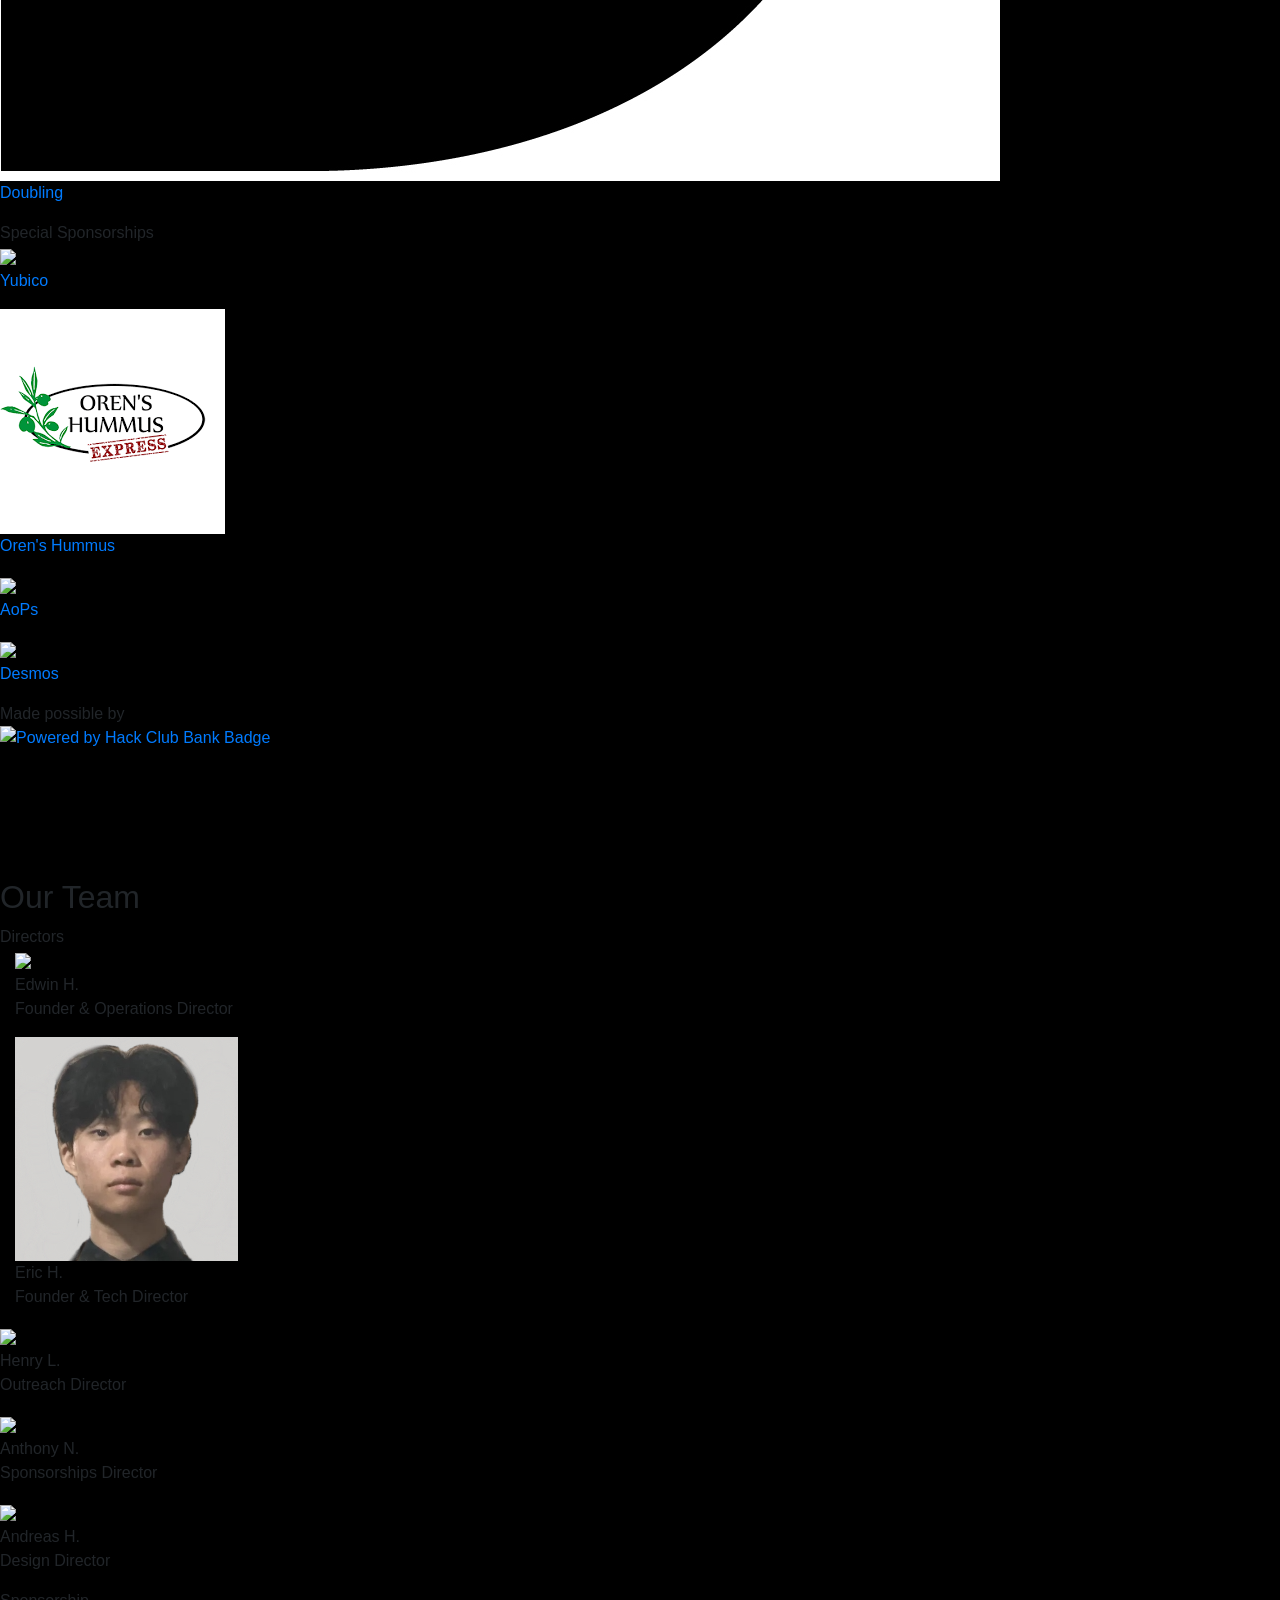
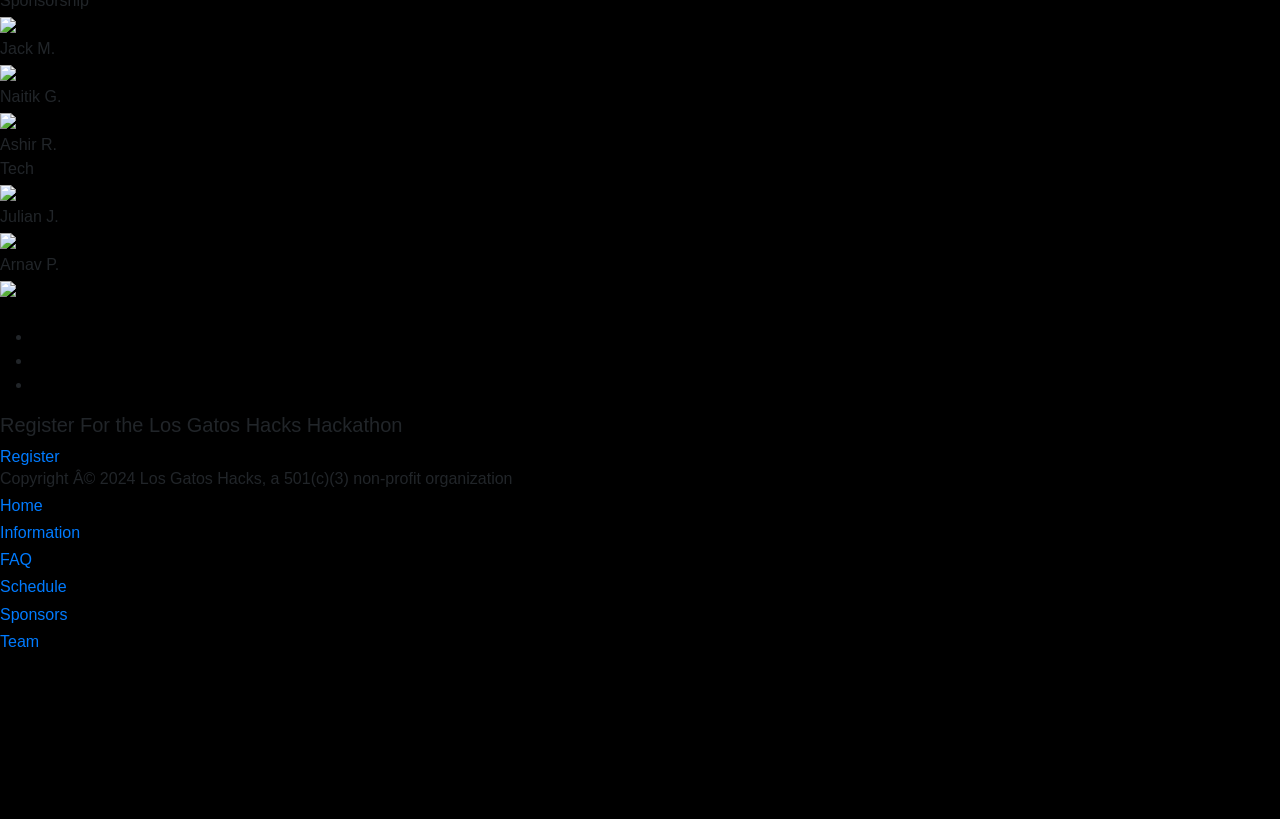
==== commit 740cbf09: "Move thank-you section above the About section (under hero video)" ====
--- a/index.html
+++ b/index.html
@@ -185,6 +185,14 @@
     </div>
     </div>
     </div>
+
+    <div class="about-content-1" id="thank-you-content">
+        <div class="about-heading" id="thank-you-heading">
+            <h2>Thank You!</h2>
+        </div>
+        <span class="about-sub-heading">Thank you for coming to Los Gatos Hacks 2024. We hope you had a fun time. We can't wait to see you next year!</span>
+    </div>
+
     <div id="content-2" class="content-2">
         <div class="content-2-heading">
             <p>About</p>
@@ -1130,13 +1138,6 @@
             class="transition"></path>
     </svg>
     
-    <div class="about-content-1" id="thank-you-content">
-        <div class="about-heading" id="thank-you-heading">
-            <h2>Thank You!</h2>
-        </div>
-        <span class="about-sub-heading">Thank you for coming to the hackathon. We hope to see you next year!</span>
-    </div>
-
     <div class="about-content-1" id="about-content-1">
         <div class="about-heading" id="about-heading">
             <h2>Our Team</h2>
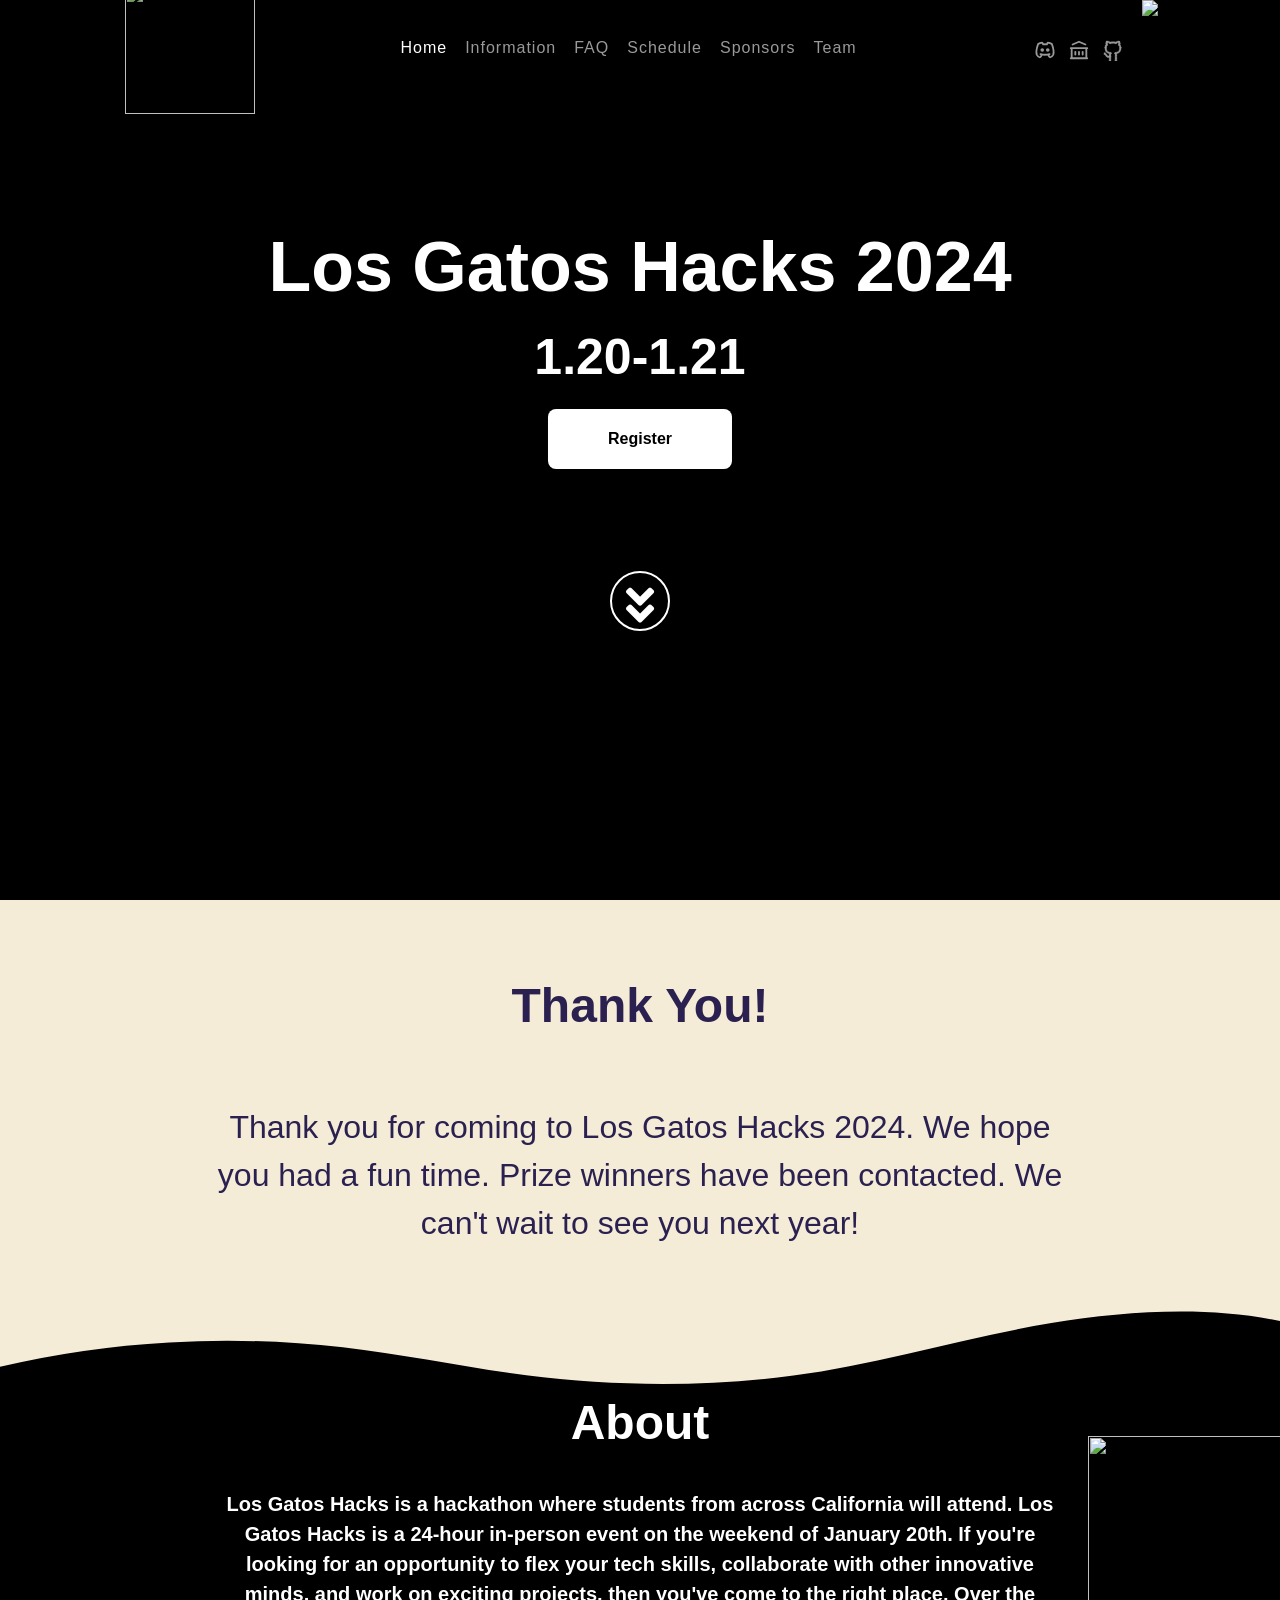
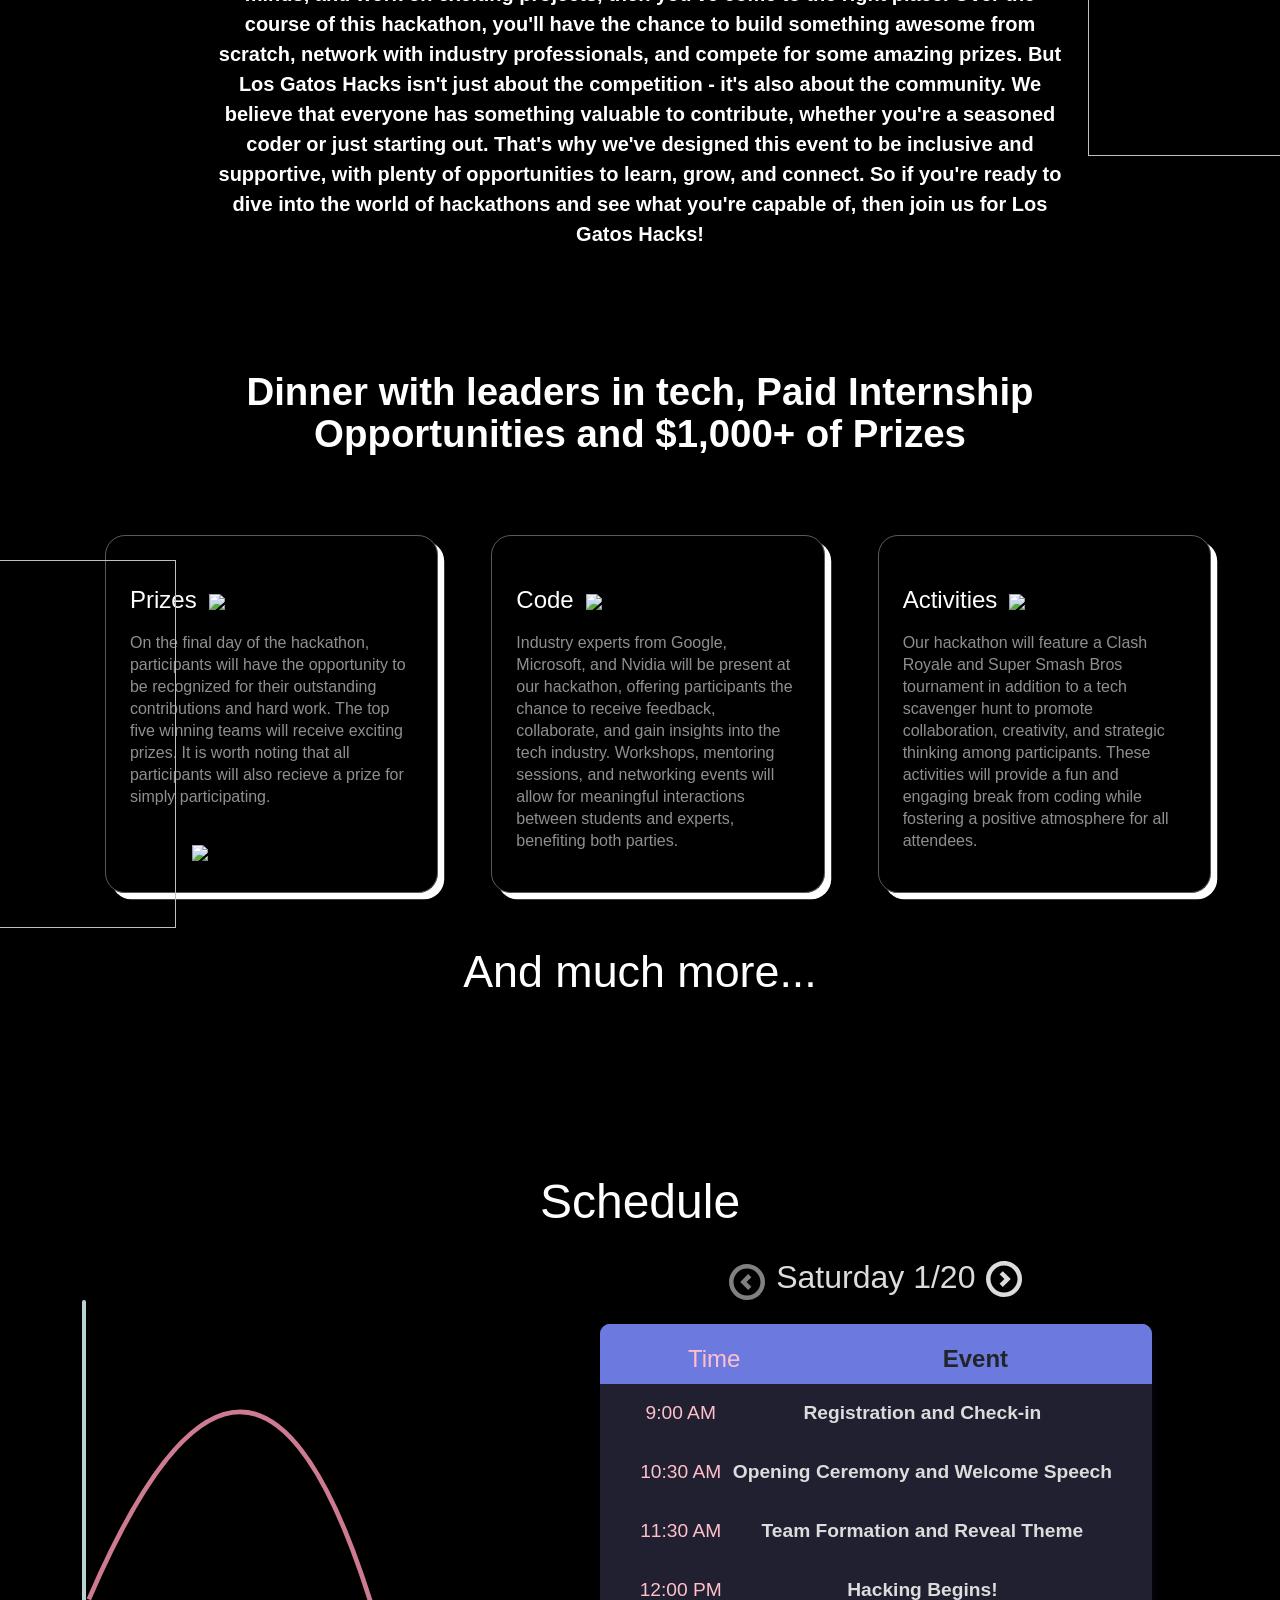
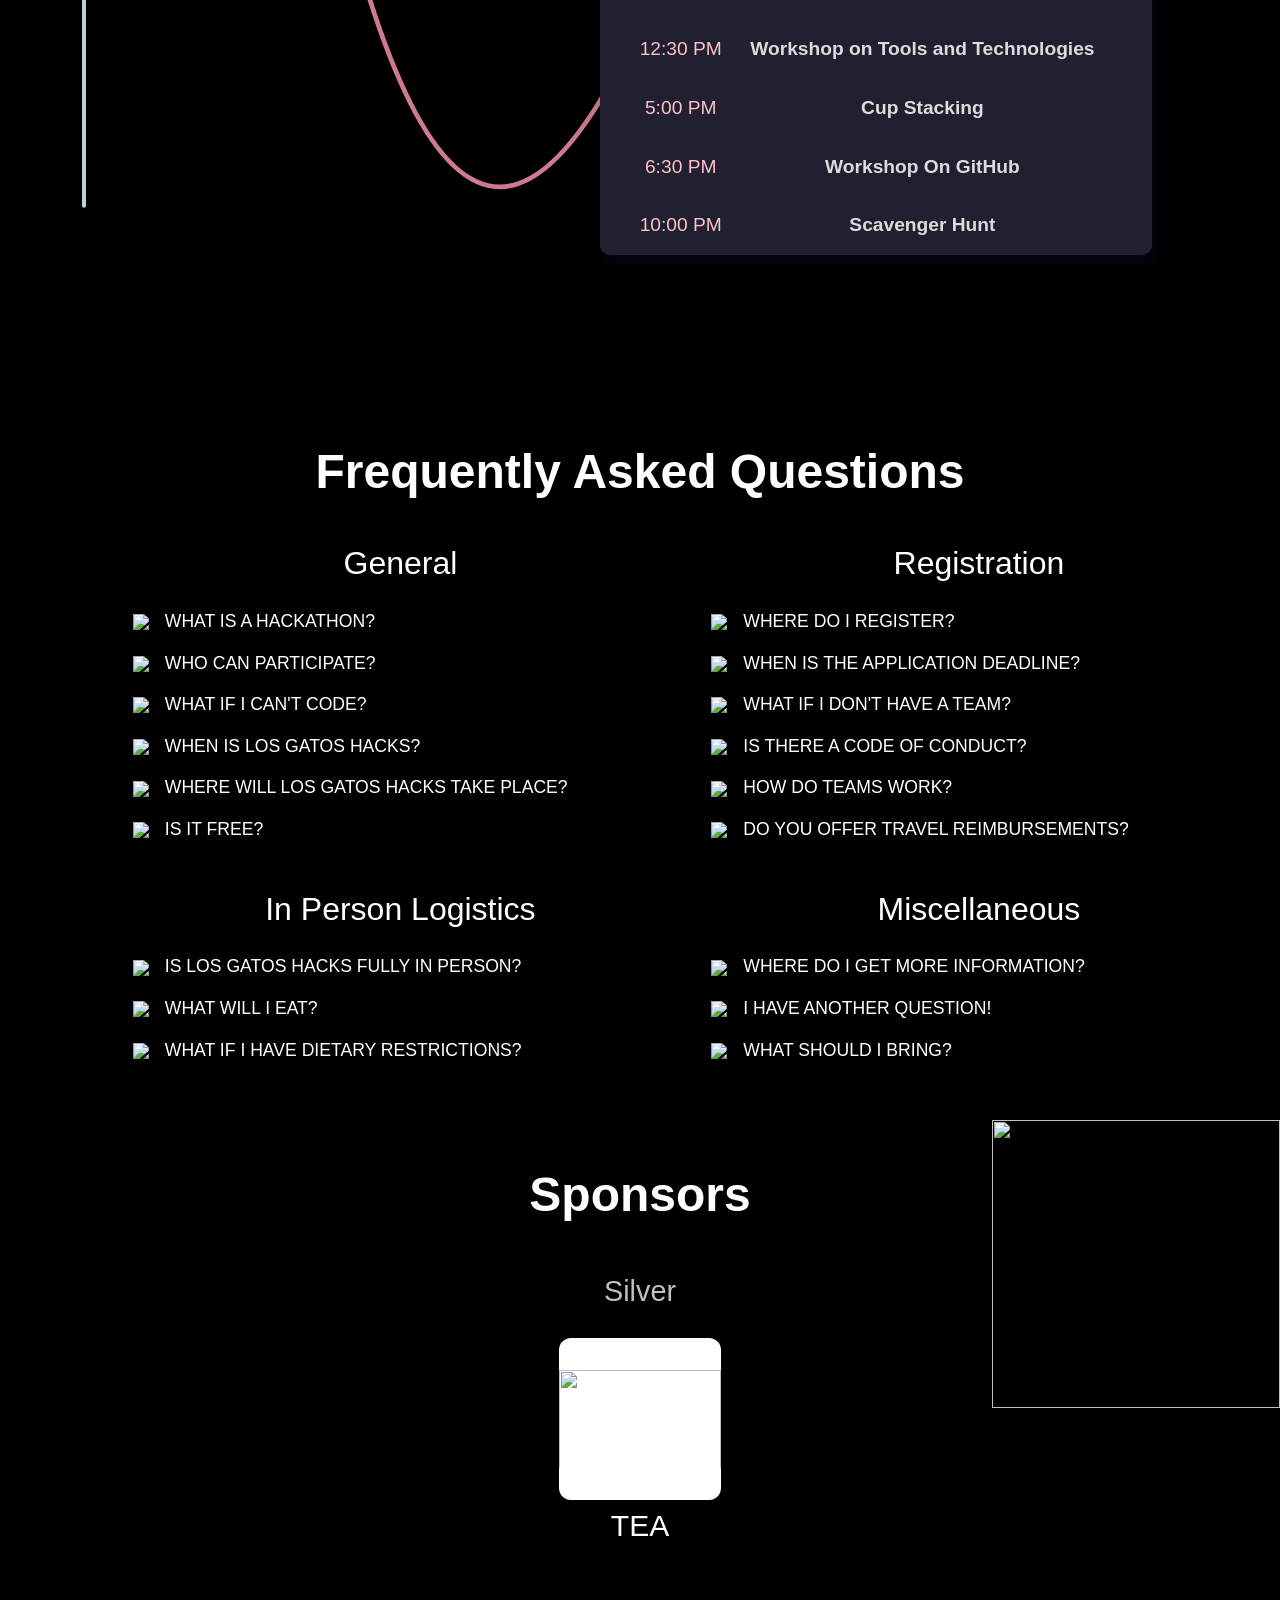
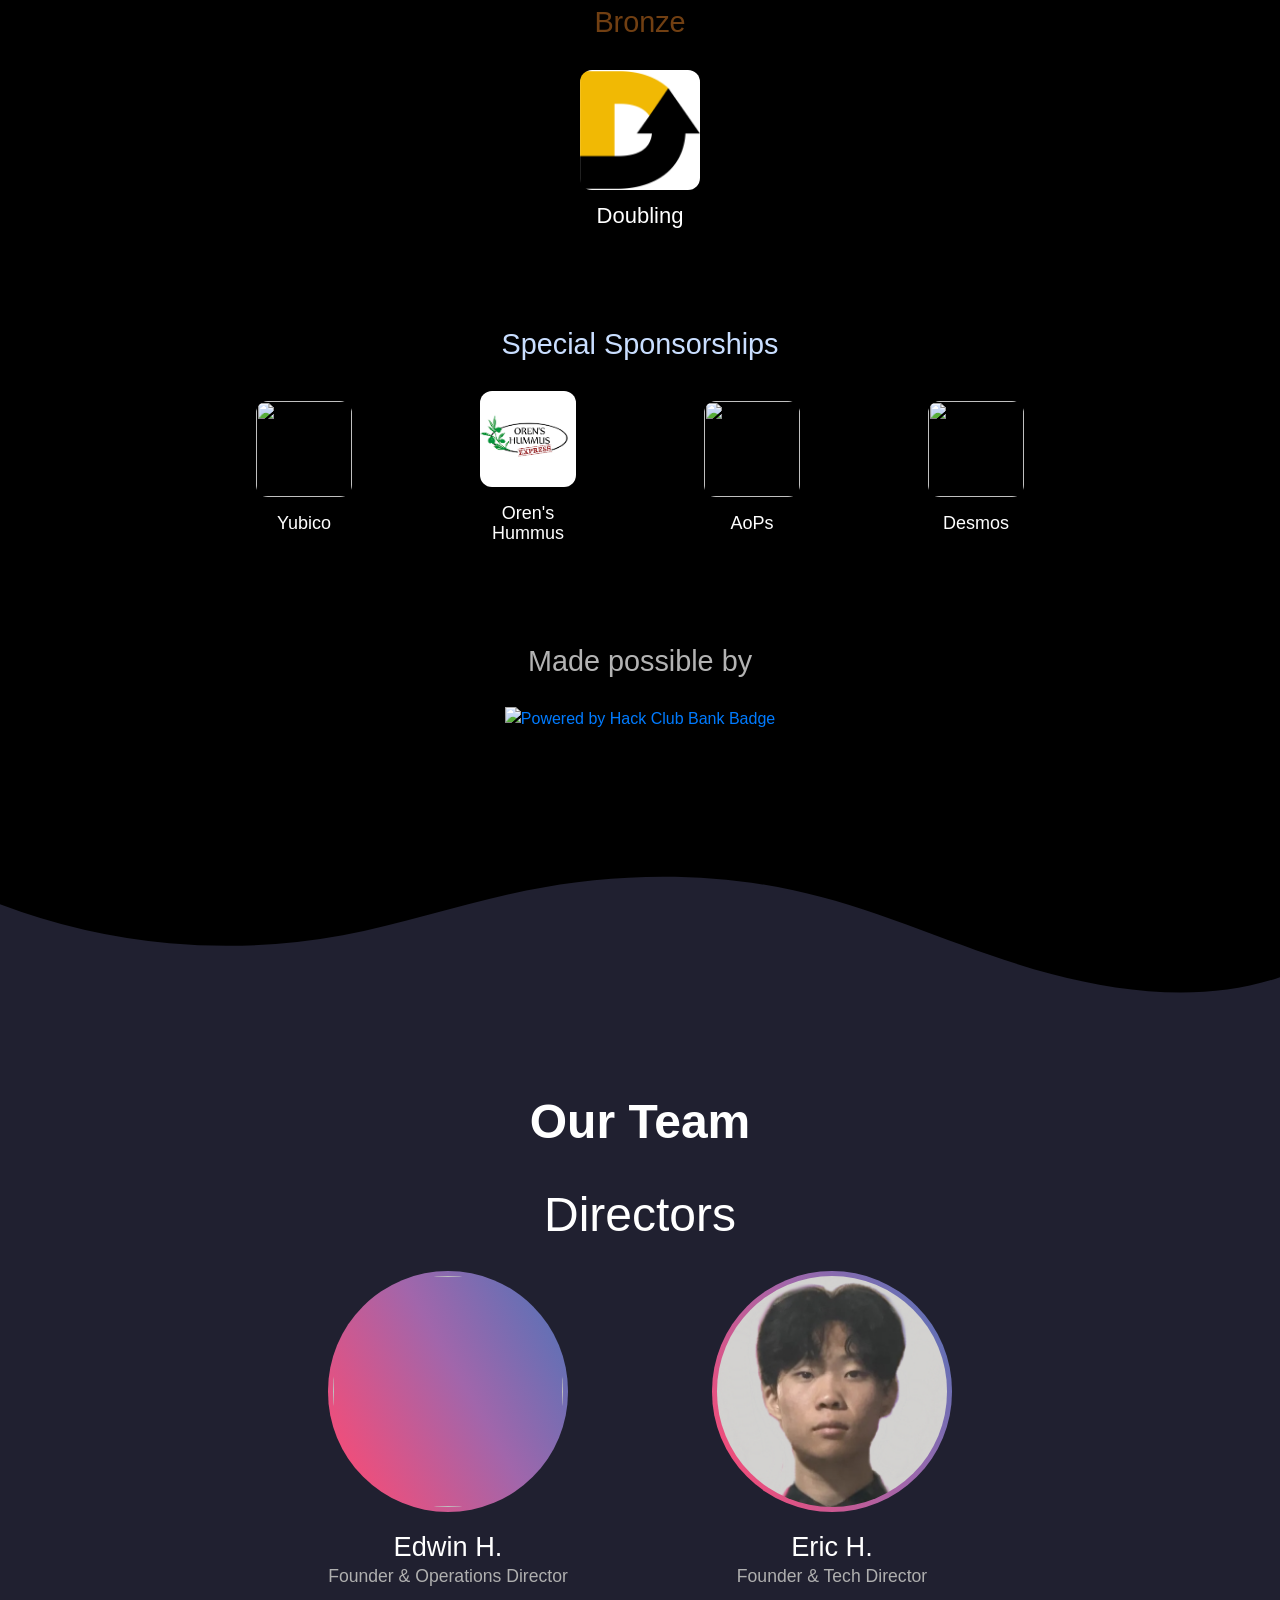
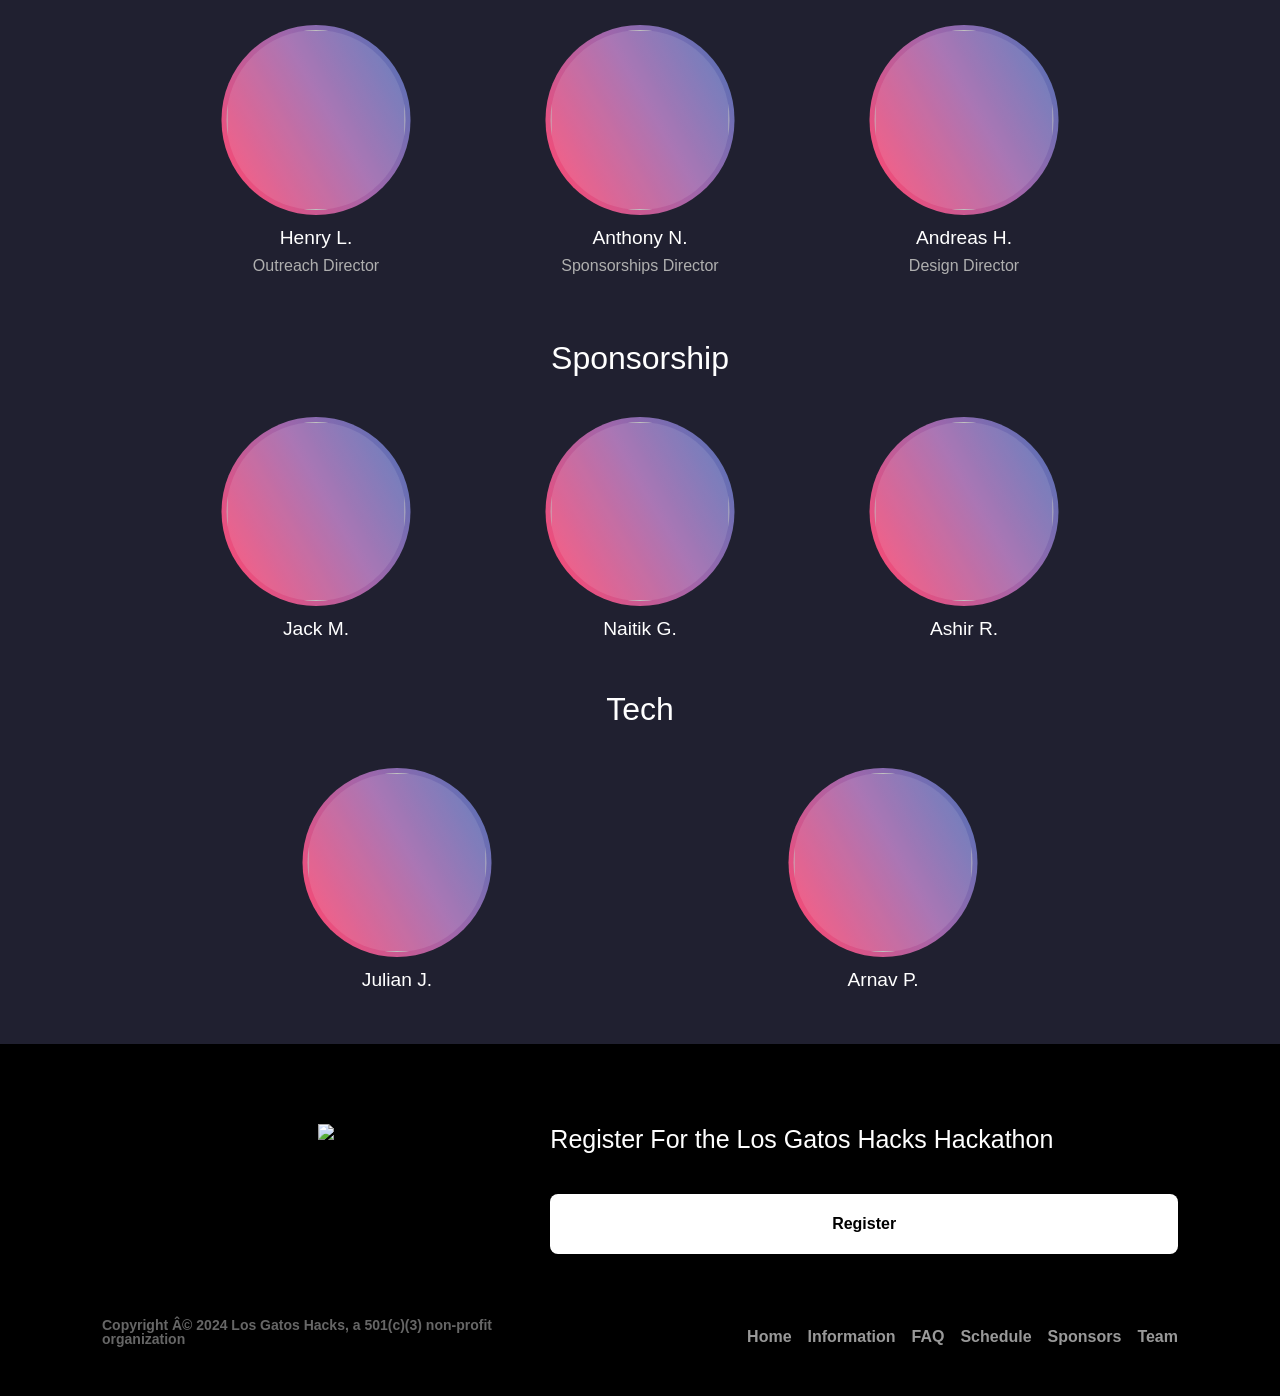
==== commit 97357401: "Style thank-you section: cream background, dark text, flipped wave, hero fills viewport" ====
--- a/index.html
+++ b/index.html
@@ -186,12 +186,18 @@
     </div>
     </div>
 
-    <div class="about-content-1" id="thank-you-content">
+    <div class="thank-you-section" id="thank-you-content">
         <div class="about-heading" id="thank-you-heading">
             <h2>Thank You!</h2>
         </div>
-        <span class="about-sub-heading">Thank you for coming to Los Gatos Hacks 2024. We hope you had a fun time. We can't wait to see you next year!</span>
-    </div>
+        <span class="about-sub-heading">Thank you for coming to Los Gatos Hacks 2024. We hope you had a fun time. Prize winners have been contacted. We can't wait to see you next year!</span>
+    </div>
+    <svg class="thank-you-transition-svg" data-name="Layer 1" xmlns="http://www.w3.org/2000/svg" viewBox="0 0 1200 120"
+        preserveAspectRatio="none">
+        <path
+            d="M321.39,56.44c58-10.79,114.16-30.13,172-41.86,82.39-16.72,168.19-17.73,250.45-.39C823.78,31,906.67,72,985.66,92.83c70.05,18.48,146.53,26.09,214.34,3V0H0V27.35A600.21,600.21,0,0,0,321.39,56.44Z"
+            class="thank-you-transition"></path>
+    </svg>
 
     <div id="content-2" class="content-2">
         <div class="content-2-heading">
--- a/static/css/main.css
+++ b/static/css/main.css
@@ -0,0 +1,4632 @@
+@font-face {
+    font-family: "Katahdin Round";
+    src: url('/static/KatahdinRound.otf');
+}
+
+@font-face {
+    font-family: "Gellix";
+    src: url('/static/gellix-11.otf');
+}
+
+* {
+    font-family: "Katahdin Round", sans-serif;
+
+}
+
+body {
+    overflow-x: hidden;
+}
+
+img:not(.lghs-banner-image) {
+    pointer-events: none;
+    user-select: none;
+    -moz-user-select: none;
+    -khtml-user-select: none;
+    -webkit-user-select: none;
+    -o-user-select: none;
+}
+
+
+html {
+    scroll-behavior: smooth;
+}
+
+::-webkit-scrollbar {
+    width: 8px;
+}
+
+::-webkit-scrollbar-track {
+    background: rgba(222, 222, 222, .75);
+    -webkit-transition: opacity 0.5s 0.5s ease-out;
+    transition: opacity 0.5s 0.5s ease-out;
+}
+
+::-webkit-scrollbar-thumb {
+    height: 8%;
+    background: rgba(0, 0, 0, .5);
+    border-radius: 4px;
+}
+
+.content {
+    background-repeat: no-repeat;
+    background-size: cover;
+}
+
+/* Make the hero fill the screen so the cream thank-you section sits just
+   below the fold (video fills the view on load, no black gap, no cream). */
+.content-1 {
+    min-height: 100vh;
+}
+
+.navbar {
+    padding-top: 0.5rem;
+
+}
+
+.navbar-brand img {
+    width: 130px;
+    height: 130px
+}
+
+.navbar-brand {
+    z-index: 9;
+}
+
+.navbar-nav {
+    padding-left: 23%;
+    opacity: 1;
+    padding-top: 2%;
+    flex-direction: row;
+    left: 50%;
+    transform: translateX(-50%);
+    position: relative;
+    padding-right: 12%;
+}
+
+.navbar-light .navbar-nav .nav-link {
+    color: #fff;
+    font-weight: 300;
+    transition-timing-function: cubic-bezier(0.16, 1, 0.3, 1);
+    transition-duration: 500ms;
+    transition-property: opacity, transform;
+    font-weight: 500;
+    letter-spacing: 1px;
+    font-family: "Gellix", sans-serif;
+}
+
+.nav-link:hover,
+.nav-link:focus {
+    opacity: 1;
+    color: #fff !important;
+}
+
+.nav-link {
+    padding-right: 10px !important;
+}
+
+.information-navbar,
+.about-navbar,
+.register-navbar {
+    opacity: 0.6;
+}
+
+.navbar-nav {
+    font-size: 16px;
+    line-height: 28px;
+    font-weight: 400;
+
+}
+
+.navbar-brand {
+    font-size: var(--h4-size, 2.5rem) !important;
+    padding-top: 0 !important;
+    position: absolute;
+    margin-top: 2%;
+}
+
+
+.container {
+    margin: auto;
+    width: 85%
+}
+
+.navbar-right-discord {
+    color: white;
+
+}
+
+.navbar-right {
+    padding-top: 2%;
+    padding-right: 3%;
+}
+
+.navbar-right-discord {
+    opacity: 0.6;
+    cursor: pointer;
+    transition: opacity 200ms ease;
+    transition-duration: 200ms;
+    transition-timing-function: ease;
+    transition-delay: 0s;
+    transition-property: opacity;
+}
+
+.navbar-right-discord svg,
+.navbar-right-hackclub svg,
+.navbar-right-github svg,
+.navbar-right-github path {
+    width: 22px;
+    height: 22px;
+}
+
+.navbar-right-discord:hover {
+    opacity: 1 ;
+    color: white;
+}
+
+.navbar-right-hackclub {
+
+    opacity: 0.6;
+    cursor: pointer;
+    transition: opacity 200ms ease;
+    transition-duration: 200ms;
+    transition-timing-function: ease;
+    transition-delay: 0s;
+    transition-property: opacity;
+    filter: invert(100%) sepia(0%) saturate(0%) hue-rotate(93deg) brightness(250%) contrast(103%);
+}
+
+.navbar-right-hackclub:hover {
+    opacity: 1;
+}
+
+.navbar-right-github {
+
+    filter: invert(100%) sepia(0%) saturate(0%) hue-rotate(93deg) brightness(250%) contrast(103%);
+    opacity: 0.6;
+    cursor: pointer;
+    transition: opacity 200ms ease;
+    transition-duration: 200ms;
+    transition-timing-function: ease;
+    transition-delay: 0s;
+    transition-property: opacity;
+
+}
+
+.navbar-right-github:hover {
+    opacity: 1;
+}
+
+.main-video {
+    position: absolute;
+    top: 0;
+    z-index: -1;
+
+}
+
+.main-video video {
+    background-size: cover;
+    background-position: 50% 50%;
+    position: relative;
+    margin: auto;
+    width: 100%;
+    height: 120%;
+    top: 0%;
+
+    object-fit: cover;
+    z-index: -100;
+}
+
+.main-text-container {
+    height: 100%;
+    max-height: 100%;
+    padding-top: 80px;
+    padding-bottom: 0px;
+    -webkit-box-pack: end;
+    -webkit-justify-content: flex-end;
+    -ms-flex-pack: end;
+    font-size: 20px;
+    margin-top: 5.5%;
+    z-index: 0;
+    position: relative;
+}
+
+.main-heading {
+    margin-top: 0px;
+    margin-bottom: 24px;
+    font-family: "Katahdin Round", sans-serif;
+    color: #fff;
+    font-size: 350%;
+    line-height: 110%;
+    font-weight: 600;
+    text-align: center;
+    padding-right: 20%;
+    padding-left: 20%;
+}
+
+
+.sub-heading {
+    margin-top: 0px;
+    margin-bottom: 24px;
+    font-family: "Katahdin Round", sans-serif;
+    color: #fff;
+    font-size: 250%;
+    line-height: 110%;
+    font-weight: 600;
+    text-align: center;
+
+}
+
+.register-button {
+    padding: 18px 60px 18px 60px;
+    -webkit-box-flex: 0;
+    -webkit-flex: 0 auto;
+    -ms-flex: 0 auto;
+    flex: 0 auto;
+    border-radius: 8px !important;
+    background-color: #fff;
+    font-family: "Katahdin Round", sans-serif;
+    line-height: 100%;
+    font-weight: 600;
+    text-align: center;
+    display: inline-block;
+    font-size: 16px;
+    border: 0;
+    line-height: inherit;
+    text-decoration: none;
+    cursor: pointer;
+    border-radius: 0;
+    left: 50%;
+    transform: translateX(-50%);
+    position: relative;
+    transition-timing-function: cubic-bezier(0.16, 1, 0.3, 1);
+    transition-duration: 500ms;
+    transition-property: opacity, transform;
+
+    color: black;
+}
+
+.register-button a {
+    color: black;
+}
+
+.register-button:hover {
+    opacity: 0.85;
+    text-decoration: none;
+    color: black;
+}
+
+#header {
+    position: relative;
+    margin-top: 8%;
+    display: flex;
+    justify-content: center;
+    align-items: center;
+
+}
+
+#header a {
+    font-size: 45px;
+    color: #fff;
+    -webkit-transition: all .2s ease-in-out;
+    -moz-transition: all .2s ease-in-out;
+    transition: all .2s ease-in-out;
+}
+
+#header a:hover {
+    font-size: 50px;
+}
+
+/* SCROLL DOWN ARROW */
+.fa-angle-double-down {
+    vertical-align: 13%;
+}
+
+/* SCROLL DOWN BUTTON */
+.btn-circle {
+    width: 60px;
+    height: 60px;
+    border: 2px solid #fff;
+    border-radius: 100%;
+}
+
+.btn-circle:hover {
+    background: rgba(255, 255, 255, 0.1);
+}
+
+.faq-navbar:hover {
+    cursor: pointer;
+}
+
+.content-2 {
+    padding-top: 1%;
+    margin-top: 15rem;
+
+    padding-right: 2rem;
+    padding-left: 2rem;
+    background-color: #000000;
+    overflow: hidden;
+    position: relative;
+
+}
+
+.content-2-heading {
+    margin-top: 0px;
+    margin-bottom: 24px;
+    font-family: "Katahdin Round", sans-serif;
+    color: #fff;
+    font-size: 48px;
+    line-height: 110%;
+    font-weight: 600;
+    position: relative;
+    margin-top: 0%;
+    display: flex;
+    justify-content: center;
+    align-items: center;
+}
+
+.content-2-heading-paragraph {
+    font-family: "Gellix", sans-serif;
+    color: #fff;
+    font-size: 20px;
+    line-height: 1.5;
+    font-weight: 600;
+    text-align: center;
+    width: 70%;
+    left: 50%;
+    transform: translateX(-50%);
+    position: relative;
+    z-index: 1;
+
+}
+
+.content-2-heading-paragraph p {
+    z-index: 1;
+    font-family: "Gellix", sans-serif;
+}
+
+.video-2 video {
+    width: 25rem;
+    position: absolute;
+    left: -12%;
+    top: 30%;
+}
+
+.video-2 {
+    z-index: 0;
+}
+
+.video-3 video {
+    width: 12.5rem;
+    position: absolute;
+    Right: -1%;
+    margin-top: 6rem;
+}
+
+.video-4 video {
+    position: absolute;
+    width: 15rem;
+    left: -5%;
+    top: 5%;
+}
+
+.card-heading {
+    margin-bottom: 16px;
+    font-family: "Katahdin Round", sans-serif;
+    color: #fff;
+    font-size: 24px;
+    line-height: 32px;
+    text-align: left;
+    margin-top: 24px;
+    margin-bottom: 16px;
+    text-align: center;
+}
+
+.card-header-prizes {
+    margin-bottom: 0px;
+    font-family: "Katahdin Round", sans-serif;
+    color: #fff;
+    font-size: 48px;
+    line-height: 110%;
+    font-weight: 600;
+    position: relative;
+    margin-top: 0%;
+    display: flex;
+    justify-content: center;
+    align-items: center;
+    margin-top: 10%;
+}
+
+.card-container {
+
+    position: relative;
+
+    grid-column-gap: 16px;
+    grid-row-gap: 32px;
+    -ms-grid-columns: 1fr 1fr 1fr;
+    grid-template-columns: 1fr 1fr 1fr;
+    display: grid;
+    grid-auto-columns: 1fr;
+    grid-template-rows: auto auto;
+    grid-column-start: span 1;
+    grid-row-start: span 1;
+    grid-row-end: span 1;
+    margin-left: 6%;
+    padding-bottom: 1%;
+}
+
+.cards {
+    padding: 24px;
+    border-style: solid;
+    border-width: 1px;
+    border-color: hsla(0, 0%, 100%, 0.35);
+    border-radius: 8px;
+    -webkit-transition: border-color 500ms ease;
+    transition: border-color 500ms ease;
+    width: 80%;
+    box-shadow: 6.22085px 6.22085px 0px white;
+    border-radius: 20px;
+
+}
+
+.card-caption {
+    font-size: 0.9rem;
+}
+
+.cards p {
+    text-align: left;
+}
+
+.card-container {
+    margin-top: 5rem;
+}
+
+.cards:hover {
+    border-color: #fff;
+    border-style: solid;
+    border-top-style: solid;
+    border-right-style: solid;
+    border-bottom-style: solid;
+    border-left-style: solid;
+    border-width: 1px;
+    box-shadow: 6.22085px 6.22085px 0px #bababa;
+}
+
+.cards:hover .prize-image-1 {
+    transform: translate(0, 0) rotate(0) skewX(0) skewY(0) scaleX(1.07) scaleY(1.07);
+}
+
+.prize-image-1 {
+
+    transition-duration: .3s;
+}
+
+.card-paragraph {
+    margin-bottom: 0px;
+    font-family: "Gellix", sans-serif;
+    color: #8f8f8f;
+    font-size: 16px;
+    line-height: 22px;
+    font-weight: 400;
+    text-align: left;
+}
+
+.card-paragraph p {
+    font-family: "Gellix", sans-serif;
+}
+
+.heading-1 {
+    margin-top: 10%;
+    width: 80%;
+    left: 50%;
+    transform: translateX(-50%);
+    position: relative;
+    margin-bottom: 24px;
+    font-family: "Katahdin Round", sans-serif;
+    color: #fff;
+    font-size: 3vw;
+    line-height: 110%;
+    font-weight: 600;
+    position: relative;
+    text-align: center;
+    z-index: 1;
+}
+
+.saturn {
+    position: absolute;
+    top: 50rem;
+    left: 60%;
+    z-index: 3;
+}
+
+.saturn img {
+    width: 10rem;
+}
+
+.faq-heading h2 {
+    margin-top: 0px;
+    font-family: "Katahdin Round", sans-serif;
+    color: #fff;
+    font-size: 48px;
+    line-height: 110%;
+    font-weight: 600;
+    z-index: 9;
+    position: relative;
+}
+
+.faq-heading {
+    text-align: center;
+    margin-top: 48rem;
+    padding-top: 2%;
+    padding-bottom: 2rem;
+}
+
+.card-container-2 {
+    position: relative;
+    margin-top: 35px;
+    grid-column-gap: 65px;
+    grid-row-gap: 32px;
+    -ms-grid-columns: 1fr 1fr 1fr;
+    grid-template-columns: 1fr 1fr 1fr;
+    display: grid;
+    grid-auto-columns: 1fr;
+    grid-template-rows: auto auto;
+    grid-column-start: span 1;
+    grid-row-start: span 1;
+    grid-row-end: span 1;
+    padding-bottom: 30rem;
+}
+
+.second-cards {
+    width: 100%;
+    z-index: 9;
+}
+
+.second-cards p {
+    text-align: center;
+}
+
+.rocket {
+    position: absolute;
+    top: 90rem;
+    left: auto;
+    right: 0%;
+    display: block;
+    height: 30rem;
+
+    object-fit: contain;
+
+
+    z-index: 1;
+}
+
+.rocket img {
+    width: 17rem;
+}
+
+.speakers {
+    position: relative;
+    margin-right: 16px;
+    margin-left: 16px;
+    padding-top: 10px;
+    padding-bottom: 10px;
+    border-radius: 8px;
+    background-color: rgb(155 209 220);
+    height: 35rem;
+    margin-top: 1rem;
+    overflow: hidden;
+    z-index: 1;
+}
+
+.speakers-heading h2 {
+    margin-top: 10px;
+    margin-bottom: 24px;
+    font-family: "Katahdin Round", sans-serif;
+    color: #f0ffe4;
+    font-size: 64px;
+    line-height: 110%;
+    font-weight: 200;
+    text-align: center;
+
+}
+
+.arrow-left img {
+    position: absolute;
+    left: 0%;
+    top: 0%;
+    right: auto;
+    bottom: 0%;
+    height: 100%;
+    max-width: 350px;
+    opacity: 0.2;
+    -o-object-fit: cover;
+    object-fit: cover;
+    -o-object-position: 100% 50%;
+    object-position: 100% 50%;
+}
+
+.arrow-right {
+    left: auto;
+    top: 0%;
+    right: 0%;
+    bottom: 0%;
+    opacity: 0.2;
+    -webkit-transform: rotate(180deg);
+    -ms-transform: rotate(180deg);
+    transform: rotate(180deg);
+    position: absolute;
+}
+
+.arrow-right img {
+    left: 0%;
+    top: 0%;
+    right: auto;
+    bottom: 0%;
+    height: 100%;
+    -o-object-fit: cover;
+    -o-object-position: 100% 50%;
+}
+
+.csslider1 {
+    display: inline-block;
+    position: relative;
+    width: 100%;
+    margin-top: 10px;
+}
+
+.csslider1>.cs_anchor {
+    display: none;
+}
+
+.csslider1>ul {
+    position: relative;
+    font-size: 0;
+    line-height: 0;
+    margin: 0 auto;
+    padding: 0;
+    white-space: nowrap;
+}
+
+.csslider1>ul>div {
+    width: 100%;
+    visibility: hidden;
+    font-size: 0px;
+    line-height: 0;
+}
+
+.csslider1>ul>li.slide-image slide-img {
+    width: 100%;
+}
+
+.csslider1>ul>li {
+    position: relative;
+    display: inline-block;
+    width: 100%;
+    height: 100%;
+    font-size: 15px;
+    font-size: initial;
+    line-height: normal;
+    white-space: normal;
+    vertical-align: top;
+    -webkit-box-sizing: border-box;
+    -moz-box-sizing: border-box;
+    box-sizing: border-box;
+    -webkit-transform: translate3d(0, 0, 0);
+    -moz-transform: translate3d(0, 0, 0);
+    -ms-transform: translate3d(0, 0, 0);
+    -o-transform: translate3d(0, 0, 0);
+    transform: translate3d(0, 0, 0);
+
+}
+
+.csslider1 .cs_lnk {
+    position: absolute;
+    top: -9999px;
+    left: -9999px;
+    opacity: 0;
+    filter: alpha(opacity=0);
+}
+
+.csslider1>ul>li.slide-img,
+.csslider1>,
+.csslider1>.cs_play_pause {
+    -webkit-touch-callout: none;
+    -webkit-user-select: none;
+    -khtml-user-select: none;
+    -moz-user-select: none;
+    -ms-user-select: none;
+    user-select: none;
+}
+
+
+@-webkit-keyframes arrow {
+
+    0%,
+    33.32333333333334% {
+        opacity: 1;
+        z-index: 5;
+    }
+
+    33.333333333333336%,
+    100% {
+        opacity: 0;
+        z-index: -1;
+    }
+}
+
+@-moz-keyframes arrow {
+
+    0%,
+    33.32333333333334% {
+        opacity: 1;
+        z-index: 5;
+    }
+
+    33.333333333333336%,
+    100% {
+        opacity: 0;
+        z-index: -1;
+    }
+}
+
+@keyframes arrow {
+
+    0%,
+    33.32333333333334% {
+        opacity: 1;
+        z-index: 5;
+    }
+
+    33.333333333333336%,
+    100% {
+        opacity: 0;
+        z-index: -1;
+    }
+}
+
+.csslider1>.cs_bullets {
+    left: 50%;
+    transform: translateX(-50%);
+    position: absolute;
+    z-index: 6;
+    font-size: 0;
+    line-height: 8pt;
+    text-align: center;
+
+}
+
+.csslider1>.cs_bullets>div {
+    margin-left: -50%;
+    width: 100%;
+}
+
+.csslider1>.cs_bullets>label {
+    position: relative;
+    display: inline-block;
+    cursor: default;
+
+}
+
+.csslider1>.cs_bullets>label>.cs_thumb {
+    visibility: hidden;
+    position: absolute;
+    opacity: 0;
+    z-index: 1;
+    line-height: 0;
+    left: -55px;
+    top: -48px;
+
+}
+
+.csslider1>.cs_bullets>label>.cs_thumb>slide-img {
+    max-width: none;
+}
+
+.csslider1>ul>li.num0 {
+    left: 0%;
+}
+
+.csslider1>ul>li.num1 {
+    left: 100%;
+}
+
+.csslider1>ul>li.num2 {
+    left: 200%;
+}
+
+.csslider1>#cs_slide1_0:checked~ul>li,
+.csslider1>#cs_pause1_0:checked~ul>li {
+    -webkit-transform: translateX(0%);
+    -moz-transform: translateX(0%);
+    transform: translateX(0%);
+
+}
+
+.csslider1>#cs_slide1_1:checked~ul>li,
+.csslider1>#cs_pause1_1:checked~ul>li {
+    -webkit-transform: translateX(-100%);
+    -moz-transform: translateX(-100%);
+    transform: translateX(-100%);
+}
+
+.csslider1>#cs_slide1_2:checked~ul>li,
+.csslider1>#cs_pause1_2:checked~ul>li {
+    -webkit-transform: translateX(-200%);
+    -moz-transform: translateX(-200%);
+    transform: translateX(-200%);
+}
+
+.csslider1>ul>li {
+    position: absolute;
+    top: 0;
+    left: 0;
+    display: inline-block;
+    opacity: 1;
+    -webkit-transition: -webkit-transform 1000ms;
+    -moz-transition: -moz-transform 1000ms;
+    transition: transform 1000ms;
+    -webkit-transform: scale(1);
+    -moz-transform: scale(1);
+    transform: scale(1);
+}
+
+@-webkit-keyframes slide {
+
+    0%,
+    25.203252032520325% {
+        -webkit-transform: translateX(0%);
+    }
+
+    33.333333333333336%,
+    58.53658536585366% {
+        -webkit-transform: translateX(-100%);
+    }
+
+    66.66666666666667%,
+    91.869918699187% {
+        -webkit-transform: translateX(-200%);
+    }
+}
+
+@-moz-keyframes slide {
+
+    0%,
+    25.203252032520325% {
+        -moz-transform: translateX(0%);
+    }
+
+    33.333333333333336%,
+    58.53658536585366% {
+        -moz-transform: translateX(-100%);
+    }
+
+    66.66666666666667%,
+    91.869918699187% {
+        -moz-transform: translateX(-200%);
+    }
+}
+
+@keyframes slide {
+
+    0%,
+    25.203252032520325% {
+        transform: translateX(0%);
+    }
+
+    33.333333333333336%,
+    58.53658536585366% {
+        transform: translateX(-100%);
+    }
+
+    66.66666666666667%,
+    91.869918699187% {
+        transform: translateX(-200%);
+    }
+}
+
+.csslider1>#cs_play1:checked~ul>li {
+    -webkit-animation: slide 12300ms infinite;
+    -moz-animation: slide 12300ms infinite;
+    animation: slide 12300ms infinite;
+}
+
+.csslider1>#cs_play1:checked~ul>li,
+.csslider1>.pause:checked~ul>li {
+    -webkit-transition: none;
+    -moz-transition: none;
+    transition: none;
+
+}
+
+.csslider1>.cs_bullets {
+    bottom: 20px;
+    top: 10%;
+
+}
+
+.csslider1>.cs_bullets>label {
+    margin: 0 22.5px;
+    padding: 12px;
+    border-radius: 50%;
+    background: rgb(251, 236, 181);
+    -webkit-box-shadow: inset 0 0 0 1px rgb(251, 236, 181);
+    box-shadow: inset 0 0 0 1px rgb(251, 236, 181);
+
+}
+
+.csslider1>.cs_bullets>label>.cs_thumb {
+    border: 3px solid rgb(251, 236, 181);
+    margin-top: -13px;
+    -webkit-transition: opacity .3s, visibility .3s;
+    -moz-transition: opacity .3s, visibility .3s;
+    transition: opacity .3s, visibility .3s;
+
+}
+
+.csslider1>.cs_bullets>label>.cs_thumb:before {
+    content: '';
+    position: absolute;
+    width: 0;
+    height: 0;
+    left: 50%;
+    margin-left: -5px;
+    bottom: -10px;
+    border-left: 7px solid transparent;
+    border-right: 7px solid transparent;
+    border-top: 7px solid rgb(251, 236, 181);
+
+}
+
+.csslider1>.cs_bullets>label:hover>.cs_thumb {
+    opacity: 1;
+    visibility: visible;
+}
+
+.csslider1>#cs_slide1_0:checked~.cs_bullets>label.num0,
+.csslider1>#cs_pause1_0:checked~.cs_bullets>label.num0,
+.csslider1>#cs_slide1_1:checked~.cs_bullets>label.num1,
+.csslider1>#cs_pause1_1:checked~.cs_bullets>label.num1,
+.csslider1>#cs_slide1_2:checked~.cs_bullets>label.num2,
+.csslider1>#cs_pause1_2:checked~.cs_bullets>label.num2 {
+    background: rgb(251, 236, 181);
+    padding: 12px;
+    -webkit-box-shadow: none;
+    box-shadow: none;
+
+}
+
+@-webkit-keyframes bullet {
+
+    0%,
+    33.32333333333334% {
+        -webkit-box-shadow: none;
+        background: rgb(251, 236, 181);
+        background-repeat: no-repeat;
+        background-size: 105%;
+        background-position: center;
+        border-radius: 100%;
+        padding: 10px 25.6px 10px 25.6px;
+    }
+
+    33.333333333333336%,
+    100% {
+        -webkit-box-shadow: inset 0 0 0 1px rgb(251, 236, 181);
+        background: rgb(251, 236, 181);
+        background: url("/static/images/yellow_cloud.svg");
+        background-repeat: no-repeat;
+        background-size: 105%;
+        background-position: center;
+        border-radius: 100%;
+        padding: 10px 25.6px 10px 25.6px;
+        margin-bottom: 0;
+    }
+}
+
+@-moz-keyframes bullet {
+
+    0%,
+    33.32333333333334% {
+        -moz-box-shadow: none;
+        background: rgb(251, 236, 181);
+
+        padding: 12px;
+    }
+
+    33.333333333333336%,
+    100% {
+        -moz-box-shadow: inset 0 0 0 1px rgb(251, 236, 181);
+        background: rgb(251, 236, 181);
+
+        padding: 12px;
+        margin-bottom: 0;
+    }
+}
+
+@keyframes bullet {
+
+    0%,
+    33.32333333333334% {
+        box-shadow: none;
+        background: rgb(251, 236, 181);
+        background: url("/static/images/yellow_cloud.svg");
+        background-repeat: no-repeat;
+        background-size: 105%;
+        background-position: center;
+        padding: 10px 25.6px 10px 25.6px;
+        border-radius: 0%;
+    }
+
+    33.333333333333336%,
+    100% {
+        box-shadow: inset 0 0 0 1px rgb(251, 236, 181);
+        background: rgb(251, 236, 181);
+        border-radius: 100%;
+        padding: 12px;
+        margin-bottom: 0;
+    }
+}
+
+.csslider1>#cs_play1:checked~.cs_bullets>label.num0 {
+    -webkit-animation: bullet 12300ms infinite -1000ms;
+    -moz-animation: bullet 12300ms infinite -1000ms;
+    animation: bullet 12300ms infinite -1000ms;
+}
+
+.csslider1>#cs_play1:checked~.cs_bullets>label.num1 {
+    -webkit-animation: bullet 12300ms infinite 3100ms;
+    -moz-animation: bullet 12300ms infinite 3100ms;
+    animation: bullet 12300ms infinite 3100ms;
+}
+
+.csslider1>#cs_play1:checked~.cs_bullets>label.num2 {
+    -webkit-animation: bullet 12300ms infinite 7200ms;
+    -moz-animation: bullet 12300ms infinite 7200ms;
+    animation: bullet 12300ms infinite 7200ms;
+}
+
+.csslider1>#cs_play1:checked~.cs_bullets>label>.cs_point,
+.csslider1>.pause:checked~.cs_bullets>label>.cs_point {
+    -webkit-transition: none;
+    -moz-transition: none;
+    transition: none;
+}
+
+.csslider1>.slide:checked~.cs_bullets>label>.cs_point,
+.csslider1>.pause:checked~.cs_bullets>label>.cs_point {
+    -webkit-animation: none;
+    -moz-animation: none;
+    -ms-animation: none;
+    -o-animation: none;
+    animation: none;
+}
+
+/* ------------- Play ------------- */
+
+@-webkit-keyframes pauseChange {
+
+    0%,
+    33.32333333333334% {
+        opacity: 1;
+        z-index: 5;
+    }
+
+    33.333333333333336%,
+    100% {
+        opacity: 0;
+        z-index: -1;
+    }
+}
+
+@keyframes pauseChange {
+
+    0%,
+    33.32333333333334% {
+        opacity: 1;
+        z-index: 5;
+    }
+
+    33.333333333333336%,
+    100% {
+        opacity: 0;
+        z-index: -1;
+    }
+}
+
+.slider-text p {
+    color: white;
+
+    left: 10rem;
+    font-size: 1.25rem;
+    line-height: 2rem;
+    font-weight: 700;
+    font-family: "Gellix", sans-serif;
+
+}
+
+.slider-text {
+    z-index: 999;
+}
+
+.slider-sub-heading p {
+    color: white;
+    z-index: 999;
+    left: 10rem;
+    font-size: 1.35rem;
+    line-height: 2rem;
+    font-weight: 200;
+    font-family: "Katahdin Round", sans-serif;
+}
+
+.slider-sub-heading {
+    top: 5rem;
+    position: relative;
+}
+
+.slider-text {
+    position: absolute;
+    top: 12.5rem;
+    width: 70%;
+    left: 50%;
+    transform: translateX(-50%);
+}
+
+.slide-img img {
+    width: 10.5rem;
+    height: 10.5rem;
+    border-radius: 100%;
+    border: 6px solid #fff;
+    left: 20%;
+    position: absolute;
+}
+
+
+.cs_bullets img {
+    display: none;
+
+}
+
+.csslider1 {
+    text-align: center;
+    width: 100% !important;
+    top: 9%;
+    position: absolute;
+
+}
+
+.slider-heading {
+    top: 17%;
+    left: 50%;
+    transform: translateX(-50%);
+    position: relative;
+}
+
+.slider-heading p {
+    font-size: 3rem;
+    font-weight: 900;
+    color: white;
+    font-style: bold;
+}
+
+.csslider1>#cs_slide1_0:checked~.cs_bullets>label.num0,
+.csslider1>#cs_pause1_0:checked~.cs_bullets>label.num0,
+.csslider1>#cs_slide1_1:checked~.cs_bullets>label.num1,
+.csslider1>#cs_pause1_1:checked~.cs_bullets>label.num1,
+.csslider1>#cs_slide1_2:checked~.cs_bullets>label.num2,
+.csslider1>#cs_pause1_2:checked~.cs_bullets>label.num2 {
+    background: url("/static/images/yellow_cloud.svg");
+    background-repeat: no-repeat;
+    background-size: 105%;
+    background-position: center;
+    border-radius: 0%;
+    padding: 10px 25.6px 10px 25.6px;
+    cursor: pointer;
+    position: static;
+
+}
+
+.num0,
+.num1,
+.num2 {
+    position: absolute;
+    cursor: pointer !important;
+}
+
+.cs_bullets {
+    cursor: default !important;
+}
+
+.sponsors {
+    z-index: 9;
+    display: flex;
+    flex-direction: column;
+padding-bottom: 1rem;
+    padding-top: 1rem;
+padding-left: 1rem;
+    padding-right: 1rem;
+gap: 3rem;
+justify-content: center;
+margin: auto;
+
+}
+
+.sponsors-container-1 {
+display: flex;
+    flex-direction: column;
+}
+@media (min-width: 1024px) {
+.sponsors {
+    padding-left: 4rem;
+    padding-right: 4rem;
+}
+}
+@media (max-width: 500px) {
+.sponsors {
+    padding-left: 0rem;
+    padding-right: 0rem;
+}
+}
+.sponsors-heading h2 {
+    margin-top: 2.5%;
+    margin-bottom: 32px;
+    font-family: "Katahdin Round", sans-serif;
+    color: #fff;
+    font-size: 48px;
+    line-height: 110%;
+    font-weight: 600;
+    text-align: center;
+}
+
+
+.sponsors-card {
+    border: 1px solid transparent;
+    border-radius: 8px;
+    transition: border-color 200ms ease;
+    padding: 24px;
+    padding-bottom: 0px;
+    width: 10rem;
+    text-align: center;
+}
+
+.sponsors-card:hover {
+    border-color: #fff;
+    border-width: 1px;
+}
+
+.sponsors-image img {
+    width: 96px;
+    height: 96px;
+    border-radius: 0.75rem;
+}
+
+.sponsors-name {
+    margin-top: 16px;
+    font-size: 18px;
+    line-height: 20px;
+    margin-bottom: 8px;
+    text-align: left;
+
+
+}
+
+.sponsors-name p {
+    color: #fff;
+    text-align: center;
+}
+
+.asteroid img {
+    width: 23rem;
+    height: 23rem;
+}
+
+.asteroid {
+    position: absolute;
+    left: -15%;
+    top: 135rem;
+    z-index: 3;
+}
+
+.planet-3 video {
+    width: 20rem;
+    height: 20rem;
+}
+
+.planet-3 {
+    position: absolute;
+    right: 0%;
+    top: 183rem;
+    z-index: 0;
+}
+
+.satellite img {
+    height: 200px;
+    width: 200px;
+}
+
+.satellite {
+    position: absolute;
+    left: -20%;
+    top: 215rem;
+    pointer-events: none;
+}
+
+@media (max-width: 1400px) {
+    .planet-3 {
+        top: 180rem;
+    }
+
+    .cards {
+        width: 90%;
+
+    }
+}
+
+@media (max-width: 1420px) {
+    .satellite {
+        left: -22%;
+    }
+    
+}
+
+@media (max-width: 1400px) {
+    .satellite {
+        top: 210rem;
+    }
+}
+@media (max-width: 1390px) {
+    .satellite {
+        display: none;
+    }
+}
+@media (max-width: 1120px) {
+    .navbar-nav {
+        padding-left: 25%;
+    }
+}
+
+@media (max-width: 1100px) {
+    .navbar-nav {
+        padding-left: 28%;
+    }
+
+    .rocket {
+        top: 98rem !important;
+    }
+}
+
+@media (max-width: 992px) {
+    .navbar-right {
+
+        padding-top: 7.5%;
+    }
+
+    .navbar-brand {
+        padding-top: 1.25% !important;
+        left: 10%;
+    }
+
+    .navbar-brand img {
+        width: 110px;
+        height: 110px;
+    }
+
+    .navbar-right-github {
+        margin-left: 10%;
+    }
+
+    .navbar-right-hackclub {
+        margin-left: 5%;
+    }
+
+    .navbar-right-discord {
+        margin-left: -0.5%;
+    }
+}
+
+@media (max-width: 645px) {
+    .navbar-right-github {
+        margin-left: 15%;
+    }
+
+    .navbar-right-hackclub {
+        margin-left: 7.5%;
+    }
+
+    .navbar-right-discord {
+        margin-left: -0.5%;
+    }
+
+    .navbar-right {
+        padding-left: 80%;
+
+    }
+}
+
+@media (max-width: 850px) {
+    .navbar-right {
+        padding-top: 8%;
+    }
+
+}
+
+@media (max-width: 780px) {
+    .navbar-right {
+        padding-top: 10%;
+    }
+}
+
+@media (max-width: 680px) {
+    .navbar-right {
+        padding-top: 11%;
+    }
+}
+
+@media (max-width: 610px) {
+    .navbar-right {
+        padding-top: 15%;
+    }
+}
+
+@media (max-width: 770px) {
+
+
+    .fa-1x {
+        font-size: 0.75em;
+        top: 10%;
+        position: relative;
+        display: flex;
+        justify-content: center;
+        align-items: center;
+    }
+
+    .btn-circle {
+        width: 50px;
+        height: 50px;
+    }
+
+    .main-text-container {
+        padding-top: 0px;
+        margin-top: 15% !important;
+    }
+
+    .content-2-heading {
+        font-size: 3rem;
+        margin-bottom: 0.25rem;
+    }
+
+    .rocket {
+        top: 183rem !important;
+    }
+
+    .saturn {
+        top: 200% !important;
+    }
+
+    .rocket {
+        top: 123rem !important;
+    }
+}
+
+@media (max-width: 600px) {
+    .heading-1 {
+        font-size: 6vw !important;
+        width: 90%;
+        padding-bottom: 1rem;
+    }
+
+    .content-2-heading-paragraph p {
+        font-size: 3.5vw !important;
+    }
+
+    .content-2-heading-paragraph {
+        width: 90%;
+    }
+}
+
+
+@media (max-width: 950px) {
+    .card-container {
+        grid-template-columns: 1fr 1fr !important;
+        -ms-grid-columns: 1fr 1fr !important;
+        grid-column-gap: 32px;
+        grid-row-gap: 40px;
+        padding-bottom: 5%;
+    }
+
+    .prizes-footer {
+        padding-bottom: 5% !important;
+    }
+
+    .saturn {
+        top: 85rem !important;
+    }
+
+    .video-4 video {
+        top: 2% !important;
+    }
+
+    .heading-1 {
+        font-size: 4vw !important;
+    }
+
+    .video-2 video {
+        top: 22% !important;
+    }
+
+    .card-container-2 {
+        grid-template-columns: 1fr 1fr !important;
+        -ms-grid-columns: 1fr 1fr !important;
+        grid-column-gap: 32px;
+        grid-row-gap: 40px;
+        padding-bottom: 10%;
+    }
+
+    .planet-3 {
+        top: 217rem !important;
+    }
+
+    .planet-3 video {
+        height: 15rem;
+        width: 15rem;
+    }
+
+    .cards {
+        width: 90%;
+    }
+
+    .card-3 {
+        left: 100%;
+        transform: translateX(-50%);
+        position: relative;
+    }
+
+    .rocket {
+        top: 117rem !important;
+
+    }
+
+    .saturn {
+        left: 75% !important;
+    }
+}
+
+@media (max-width: 950px) {
+    .rocket {
+        left: 77.5% !important;
+    }
+}
+
+
+@media (max-width: 700px) {
+    .card-container {
+        grid-template-columns: 1fr !important;
+        -ms-grid-columns: 1fr !important;
+        padding-left: 10%;
+        padding-right: 10%;
+    }
+
+    .card-container-2 {
+        grid-template-columns: 1fr !important;
+        -ms-grid-columns: 1fr !important;
+        width: 80%;
+        left: 50%;
+        transform: translateX(-50%);
+        position: relative;
+    }
+
+    .card-3 {
+        left: inherit;
+        transform: translateX(0%);
+        position: relative;
+    }
+
+    .saturn img {
+        height: 8rem;
+        width: 8rem;
+    }
+
+
+
+}
+
+@media (max-width: 1100px) {
+    .card-container {
+        grid-column-gap: 0px !important;
+    }
+
+    .rocket img {
+        width: 15rem;
+
+    }
+}
+
+@media (max-width: 721px) {
+    .rocket {
+        top: 190rem !important;
+        left: 120% !important;
+    }
+
+}
+
+@media (max-width: 665px) {
+    .rocket {
+        top: 185rem !important;
+        left: 130% !important;
+
+    }
+
+}
+
+@media (max-width: 664px) {
+    .saturn {
+        top: 205% !important;
+    }
+}
+
+@media (max-width: 620px) {
+    .rocket {
+        top: 200rem !important;
+    }
+
+    .rocket img {
+        width: 17rem;
+    }
+
+    .speakers {
+        height: 51rem !important;
+    }
+
+}
+
+@media (max-width: 590px) {
+    .rocket {
+        top: 205rem !important;
+        left: 130% !important;
+    }
+
+    .saturn {
+        top: 210% !important;
+    }
+}
+
+@media (max-width: 604px) {
+    .saturn {
+        top: 210% !important;
+    }
+}
+
+@media (max-width: 540px) {
+    .rocket {
+        left: 145% !important;
+    }
+
+    .saturn {
+        top: 215% !important;
+    }
+}
+
+@media (max-width: 490px) {
+    .rocket {
+        top: 213rem !important;
+    }
+}
+
+@media (max-width: 1265px) {
+    .main-video video {
+        height: 80%;
+    }
+
+    .content-2 {
+        padding-top: 8%;
+    }
+
+    .main-video {
+        width: 100%;
+        height: 170%;
+
+    }
+
+    .content-2 {
+        margin-top: 8rem;
+    }
+
+    .planet-3 {
+        top: 180rem;
+    }
+}
+
+@media (max-width: 1200px) {
+    .slider-text {
+        top: 12rem;
+    }
+
+    .video-2 video {
+        left: -15%;
+    }
+
+    .planet-3 video {
+        height: 15rem;
+        width: 15rem;
+
+    }
+
+    .planet-3 {
+        top: 180rem;
+    }
+
+    .planet-2 img {
+        width: 18rem !important;
+        height: 18rem !important;
+    }
+
+    .video-4 video {
+        height: 12rem;
+        width: 12rem;
+        top: 5%;
+    }
+}
+
+
+@media (max-width: 1060px) {
+    .planet-3 {
+        top: 185rem;
+    }
+
+}
+
+@media (max-width: 1048px) {
+    .planet-3 {
+        top: 190rem;
+    }
+
+}
+
+@media (max-width: 1041px) {
+    .slider-text {
+        top: 8.5rem !important;
+    }
+}
+
+@media (max-width: 951px) {
+
+    .slider-text p {
+        font-size: 1.2rem !important;
+        line-height: 1.7rem !important;
+    }
+}
+
+
+.cs_bullets {
+    height: 3% !important;
+    width: 100%;
+
+}
+
+
+@media (max-width: 580px) {
+    .slider-text {
+        width: 79% !important;
+    }
+}
+
+@media (max-width: 1250px) {
+
+    .telescope {
+        top: 268rem !important;
+    }
+}
+
+@media (max-width: 1200px) {
+    .slider-heading {
+        top: 17% !important;
+    }
+
+    .slide-img img {
+        top: -5% !important;
+    }
+}
+
+@media (max-width: 1100px) {
+    .slider-heading {
+        top: 17% !important;
+    }
+
+    .slider-heading p {
+        font-size: 2.25rem;
+    }
+
+    .slider-sub-heading p {
+        font-size: 1.1rem;
+    }
+}
+
+@media (max-width: 1000px) {
+    .slider-heading {
+        top: 17% !important;
+    }
+
+    .video-2 video {
+        left: -20%;
+    }
+
+    .slider-heading p {
+        font-size: 2.2rem;
+    }
+
+    .cs_bullets {
+        top: 5.5% !important;
+    }
+
+    .slider-heading {
+        top: 4.5rem !important;
+    }
+
+    .slider-sub-heading {
+        top: 4.1rem !important;
+    }
+
+}
+
+@media (max-width: 1095px) {
+    .slider-text {
+        top: 10.9rem !important;
+    }
+
+    .slider-text p {
+        font-size: 1.35rem;
+        line-height: 1.8rem;
+    }
+
+    .slide-img img {
+        position: fixed;
+        top: -7.5% !important;
+        left: 7% !important;
+    }
+}
+
+@media (max-width: 890px) {
+    .slide-img img {
+        width: 9rem;
+        height: 9rem;
+        top: 14% !important;
+        transform: translateX(-35%);
+        position: relative;
+    }
+
+    .speakers {
+        height: 45rem !important;
+    }
+
+    .slider-text {
+        top: 19.5rem !important;
+    }
+
+    .slider-heading {
+        top: 16% !important;
+    }
+
+    .rocket {
+        top: 170.5rem;
+    }
+}
+
+@media (max-width: 830px) {
+    .speakers {
+        height: 46rem !important;
+    }
+}
+
+@media (max-width: 724px) {
+    .slider-text p {
+        font-size: 1rem !important;
+    }
+
+    .speakers {
+        height: 42rem !important;
+    }
+}
+
+@media (max-width: 685px) {
+    .speakers {
+        height: 43.5rem !important;
+    }
+}
+
+@media (max-width: 670px) {
+    .speakers {
+        height: 45rem !important;
+    }
+}
+
+@media (max-width: 650px) {
+    .speakers {
+        height: 48.5rem !important;
+    }
+
+    .accordian-sub-heading {
+        text-align: center;
+    }
+}
+
+@media (max-width: 700px) {
+    .slide-img img {
+        transform: translateX(-25%);
+    }
+}
+
+@media (max-width: 680px) {
+    .slide-img img {
+        transform: translateX(-28%);
+    }
+}
+
+@media (max-width: 480px) {
+    .slider-heading p {
+        font-size: 6vw !important;
+    }
+
+    .slider-sub-heading p {
+        font-size: 4vw !important;
+    }
+}
+
+@media (max-width: 1060px) {
+    .speakers {
+        height: 38rem;
+    }
+}
+
+@media (max-width: 1000px) {
+    #header {
+        margin-top: 8%;
+    }
+}
+
+
+@media (max-width: 1000px) {
+    .main-video video {
+        height: 60%;
+    }
+
+    .sponsors-heading {
+        margin-top: 5% !important;
+    }
+
+    .planet-2 {
+        right: -15% !important;
+    }
+
+}
+
+@media (max-width: 700px) {
+    .faq-heading {
+        margin-top: 20% !important;
+    }
+
+    .sponsors-heading {
+        margin-top: 7.5% !important;
+    }
+
+    .slider-sub-heading {
+        top: 1rem !important;
+    }
+
+    .slider-text {
+        top: 15.5rem !important;
+    }
+}
+
+@media (max-width: 991px) {
+
+    .navbar-right-discord,
+    .navbar-right-hackclub,
+    .navbar-right-github {
+        display: none;
+    }
+
+}
+
+@media (max-width: 900px) {
+    .main-video video {
+        background-size: cover;
+        background-position: 10% 100% !important;
+        margin: auto;
+        width: 100% !important;
+        height: 60% !important;
+        object-fit: cover;
+        z-index: -100;
+    }
+
+    .video-2 video {
+        left: -25%;
+    }
+
+    .main-text-container {
+        margin-top: 0% !important;
+        padding-top: 70px !important;
+    }
+
+    .content-2 {
+        margin-top: 7rem !important;
+    }
+
+    #header {
+        margin-top: 4%;
+    }
+
+    .planet-3 {
+        top: 204rem !important;
+    }
+}
+
+@media (min-width: 994px) {
+    .toggle {
+        display: none;
+    }
+
+    .sidebar {
+        display: none;
+    }
+
+}
+
+@media (max-width: 993px) {
+
+    .navbar-right-discord,
+    .navbar-right-github,
+    .navbar-right-hackclub {
+        display: none;
+    }
+
+    .faq-heading {
+        margin-top: 5rem !important;
+        padding-right: 2.5rem;
+        padding-left: 2.5rem;
+    }
+
+    .nav-item {
+        opacity: 0;
+    }
+}
+
+@media (max-width: 550px) {
+    .speakers-heading h2 {
+        font-size: 10vw !important;
+    }
+
+    .prizes-footer {
+        font-size: 8vw !important;
+        padding-bottom: 10% !important;
+    }
+
+    .slide-img img {
+        transform: translateX(-18%);
+    }
+
+}
+
+.container ul.toggle {
+    z-index: 998;
+    top: 0%;
+    margin-top: 1.5rem;
+    right: 5%;
+    width: 50px;
+    height: 25px;
+    cursor: pointer;
+    position: absolute;
+}
+
+.toggle {
+    opacity: 0.6;
+}
+
+.container ul.toggle li {
+    position: absolute;
+    right: 5%;
+    transform: translateY(-50%);
+    height: 2.5px;
+    width: 1.7rem;
+    list-style: none;
+    background: #fff;
+    transition: .9s;
+}
+
+.toggle.active {
+    opacity: 1;
+}
+
+.container ul.toggle li:nth-of-type(1) {
+    top: 0;
+}
+
+.container ul.toggle li:nth-of-type(2) {
+    top: 0.5rem;
+}
+
+.container ul.toggle li:nth-of-type(3) {
+    top: 1rem;
+}
+
+.container ul.toggle.active li:nth-of-type(1) {
+    top: 50%;
+    transform: translateY(-50%) rotate(45deg);
+}
+
+.container ul.toggle.active li:nth-of-type(2) {
+    left: 25%;
+    opacity: 0;
+}
+
+.container ul.toggle.active li:nth-of-type(3) {
+    top: 50%;
+    transform: translateY(-50%) rotate(-45deg);
+}
+
+/******Sidebar******/
+.container .sidebar {
+    position: fixed;
+    top: 0;
+    right: -100%;
+    background: black;
+    width: 350px;
+    height: 100vh;
+    box-sizing: border-box;
+    padding: 27px 20px;
+    text-align: left;
+    transition: .9s;
+    transform: translateX(0px) translateY(0px);
+    z-index: 10;
+}
+
+.container .sidebar.active {
+    right: 0%;
+}
+
+.container .sidebar ul.menu li {
+    list-style: none;
+    padding-top: 10px;
+    padding-bottom: 10px;
+    opacity: 1;
+    font-size: 24px;
+    line-height: 29px;
+}
+
+.container .sidebar ul.menu li a {
+    display: inline-block;
+    position: relative;
+    color: #fff;
+    width: 100%;
+    padding: 10px 0;
+    box-sizing: border-box;
+    font-size: 30px;
+}
+
+.social-icons-navbar {
+    display: flex;
+}
+
+.social-icon img {
+    color: white;
+
+}
+
+.navbar-right-hackclub,
+.navbar-right-github {
+    --tw-space-x-reverse: 0;
+    margin-left: 0.75rem;
+    margin-left: calc(0.75rem*(1 - var(--tw-space-x-reverse)));
+    margin-right: 0;
+    margin-right: calc(0.75rem*var(--tw-space-x-reverse));
+}
+
+.social-icon-discord,
+.social-icon-hackclub,
+.social-icon-github {
+    
+    cursor: pointer;
+    transition: opacity 200ms ease;
+    transition-duration: 200ms;
+    transition-timing-function: ease;
+    transition-delay: 0s;
+    transition-property: opacity;
+    margin-right: 0.5rem;
+    opacity: 0.6;
+    
+
+}
+.social-icon-github {
+
+    filter: invert(100%) sepia(0%) saturate(0%) hue-rotate(93deg) brightness(250%) contrast(103%);
+}
+.social-icon-discord svg,
+.social-icon-hackclub svg,
+.social-icon-github svg,
+.social-icon-github path {
+    width: 24px;
+    height: 24px;
+    
+    
+}
+.social-icon-discord svg,
+.social-icon-hackclub svg {
+    color: white;
+}
+.social-icon-discord:hover,
+.social-icon-hackclub:hover,
+.social-icon-github:hover{
+    opacity: 1;
+    text-decoration: none;
+}
+.menu-text {
+    color: #787878;
+    font-size: 14px;
+    line-height: 17px;
+    text-align: left;
+}
+
+.social-icon img {
+    width: 1.5rem;
+    height: 1.5rem;
+}
+
+.social-icon-email img {
+    width: 2.75rem;
+    height: 2.75rem;
+}
+
+
+.menu {
+    margin-top: 5rem;
+}
+
+.social-icon-email {
+    filter: invert(100%) sepia(0%) saturate(0%) hue-rotate(93deg) brightness(250%) contrast(103%);
+    cursor: pointer;
+    transition: opacity 200ms ease;
+    transition-duration: 200ms;
+    transition-timing-function: ease;
+    transition-delay: 0s;
+    transition-property: opacity;
+}
+
+.toggle.active {
+    position: fixed !important;
+}
+
+@media (max-width: 860px) {
+    .speakers {
+        height: 47rem !important;
+    }
+}
+
+@media (max-width: 800px) {
+    .speakers {
+        height: 50rem !important;
+    }
+
+    .director-heading {
+        font-size: 2rem !important;
+    }
+
+    .about-sub-heading {
+        font-size: 1.5rem !important;
+    }
+
+    #header {
+        margin-top: 10%;
+    }
+
+    .saturn {
+        top: 90rem !important;
+
+    }
+
+    .main-heading {
+        padding-left: 5rem;
+        padding-right: 5rem;
+
+    }
+}
+
+@media (max-width: 880px) {
+    .rocket {
+        top: 135rem !important;
+    }
+}
+
+@media (max-width: 834px) {
+    .rocket {
+        top: 137rem !important;
+    }
+}
+
+@media (max-width: 820px) {
+    .rocket {
+        top: 138.5rem !important;
+    }
+}
+
+@media (max-width: 800px) {
+    .rocket {
+        top: 139.5rem !important;
+    }
+}
+
+@media (max-width: 700px) {
+    .cs_bullets {
+        top: 5% !important;
+    }
+
+    .main-heading {
+        padding-left: 0.5rem;
+        padding-right: 0.5rem;
+    }
+
+    .sponsors-heading h2 {
+        margin-top: 10%;
+    }
+}
+
+@media (max-width: 770px) {
+    .rocket {
+        top: 136rem !important;
+        pointer-events: none;
+    }
+
+    .rocket img {
+        width: 13rem;
+    }
+}
+
+@media (max-width: 620px) {
+    .speakers {
+        height: 51rem !important;
+    }
+}
+
+@media (max-width: 525px) {
+    .cs_bullets {
+        top: 1.5% !important;
+    }
+
+    .slide-img img {
+        top: 10% !important;
+    }
+
+    .slider-heading {
+        top: 4% !important;
+    }
+
+    .slider-text {
+        width: 85% !important;
+
+    }
+}
+
+@media (max-width: 505px) {
+    .speakers {
+        height: 47rem !important;
+    }
+}
+
+@media (max-width: 450px) {
+    .speakers {
+        height: 49rem !important;
+    }
+}
+
+/* 
+@media (max-width: 410px) {
+    .speakers {
+        height: 50rem !important;
+    }
+} */
+
+@media (max-width: 500px) {
+    .sponsors-heading h2 {
+        margin-top: 15%;
+    }
+
+    .heading-1 {
+        font-size: 5vw !important;
+    }
+
+    .speakers {
+        height: 55rem !important;
+    }
+}
+
+@media (max-width: 485px) {
+    .slider-text p {
+        font-size: 0.85rem !important;
+        line-height: 6vw !important;
+    }
+}
+
+@media (max-width: 350px) {
+    .slider-text p {
+        font-size: 0.8rem !important;
+    }
+}
+
+@media (max-width: 700px) {
+    .csslider1>ul>div {
+        margin-top: 2.5rem;
+    }
+
+}
+
+@media (max-width: 400px) {
+    .faq-heading h2 {
+        font-size: 10vw !important;
+    }
+
+    .main-heading {
+        padding-right: 0;
+        padding-left: 0;
+    }
+
+    .cs_bullets {
+        top: -1% !important;
+    }
+}
+
+.sponsors-placeholder p {
+    font-size: 1.5rem;
+    color: white;
+
+
+}
+
+.sponsors-placeholder {
+    position: relative;
+    text-align: center;
+    width: 100%;
+    left: 50%;
+    transform: translateX(-50%);
+    position: relative;
+}
+
+.planet-2 {
+    position: absolute;
+    right: -10%;
+    top: 4%;
+
+}
+
+.planet-2 img {
+    width: 20rem;
+    height: 20rem;
+
+}
+
+.sec_title {
+    color: #fff;
+    font-size: calc(18px + 28 * ((100vw - 320px) / 980));
+    text-transform: uppercase;
+    text-align: center;
+    padding-bottom: 2rem;
+    top: 20%;
+}
+
+.accourdian {
+    position: relative;
+    top: 15.5%;
+    display: flex;
+    justify-content: center;
+    align-items: center;
+    text-align: center;
+    padding-left: 10vw;
+
+    left: 50%;
+    transform: translateX(-50%);
+    grid-column-gap: 5px;
+    grid-row-gap: 32px;
+    -ms-grid-columns: 1fr 1fr;
+    grid-template-columns: 1fr 1fr;
+    display: grid;
+
+    grid-auto-columns: 1fr;
+    grid-template-rows: auto auto;
+    grid-column-start: span 1;
+}
+
+.accordian-container {
+    position: relative;
+    margin-bottom: 4rem;
+}
+
+.accordian-item {
+
+    border-radius: 0.5rem;
+    margin-bottom: 0.35rem;
+    padding: 0.3rem;
+    box-shadow: 0.5rem 2px 0.5rem rgba(0, 0, 0, 0.1);
+}
+
+.accordian-link .accordian-link:hover {
+    color: #f4bc73;
+
+}
+
+.accordian-link {
+    text-align: left;
+
+    color: #fff;
+    font-size: 1.1rem;
+    text-decoration: none;
+    width: 29rem;
+    text-transform: uppercase;
+    background-color: transparent;
+    display: flex;
+    align-items: center;
+    justify-content: left;
+
+    cursor: pointer;
+    font-family: "Gellix", sans-serif;
+}
+
+.answer {
+    overflow: hidden;
+    max-height: 0;
+    position: relative;
+    background-color: transparent;
+    transition: max-height 0.7s;
+    z-index: 999;
+}
+
+.answer p {
+    font-size: 1rem;
+    color: #fff;
+    padding-left: 1rem;
+    padding-top: 1rem;
+    padding-right: 1rem;
+    font-family: "Gellix", sans-serif;
+    z-index: 4;
+    position: relative;
+    margin-bottom: 0;
+}
+
+.answer.open {
+    max-height: 10rem !important;
+
+}
+
+.accordian-sub-heading {
+    color: white;
+    font-size: 2rem;
+}
+
+.accordian-image img {
+    width: 30px;
+
+}
+
+.accordian-image {
+    margin-right: 1rem;
+    -webkit-user-select: none;
+    /* Safari */
+    -ms-user-select: none;
+    /* IE 10 and IE 11 */
+    user-select: none;
+    /* Standard syntax */
+}
+
+
+.about-heading h2 {
+    display: block;
+    margin-top: 0px;
+    margin-bottom: 30px;
+    font-family: "Katahdin Round", sans-serif;
+    color: #fff;
+    font-size: 3rem;
+    line-height: 110%;
+    font-weight: 600;
+    text-align: center;
+
+}
+
+.about-heading {
+    display: flex;
+    display: inline-block;
+    margin: 0 auto;
+    width: 100%;
+    margin-top: 4.5rem;
+    padding-top: 0.5rem;
+}
+
+.about-content-1 {
+    padding-top: 1%;
+
+}
+
+.director-container,
+.sponsorship-team-container,
+.tech-team-container,
+.outreach-team-container {
+    left: 50%;
+    transform: translateX(-50%);
+    position: relative;
+    width: 100%;
+    max-width: 1127px;
+    margin-top: 40px;
+    padding-right: 5rem;
+    padding-left: 5rem;
+    -webkit-box-pack: center;
+    -webkit-justify-content: center;
+    -ms-flex-pack: center;
+    justify-content: center;
+    justify-items: center;
+    -webkit-align-content: center;
+    -ms-flex-line-pack: center;
+    align-content: center;
+    grid-column-gap: 5px;
+    -ms-grid-columns: 1fr 1fr 1fr;
+    grid-template-columns: 1fr 1fr 1fr;
+    -ms-grid-rows: auto auto;
+    grid-template-rows: auto auto;
+    display: grid;
+
+}
+
+.director-container {
+    margin-top: 5px !important;
+}
+
+.gellix p,
+.gellix h2 {
+    font-family: "Gellix", sans-serif;
+}
+
+.team-image img {
+    overflow: hidden;
+    width: 14vw;
+    height: 14vw;
+    border-radius: 180px;
+    background-color: hsla(0, 0%, 100%, 0.1);
+    -o-object-fit: cover;
+    object-fit: cover;
+    min-width: 100px;
+    min-height: 100px;
+    max-width: 200px;
+    max-height: 200px;
+}
+
+.team-border-2:after {
+    content: "";
+    position: absolute;
+    top: calc(-1 * 5px);
+    left: calc(-1 * 5px);
+    height: calc(100% + 5px * 2);
+    width: calc(100% + 5px * 2);
+    background: linear-gradient(60deg, #f79533, #f37055, #ef4e7b, #a166ab, #5073b8, #1098ad, #07b39b, #6fba82);
+    border-radius: 180px;
+    animation: animatedgradient 3s ease alternate infinite;
+    z-index: 0 !important;
+    background-size: 300% 300%;
+    transition: transform 0.3s ease-out;
+}
+
+.team-border-2 {
+    background: transparent;
+    position: relative;
+    width: 14vw;
+    height: 14vw;
+    margin-left: auto;
+    margin-right: auto;
+    max-width: 200px;
+    max-height: 200px;
+    min-width: 100px;
+    min-height: 100px;
+    transition: transform 0.3s ease-out;
+    border-radius: 180px;
+    z-index: 0;
+}
+
+.team-name {
+    margin-top: 12px;
+    color: #fff;
+    font-size: 1.2rem !important;
+    line-height: 32px;
+    text-align: center;
+    position: relative;
+
+    white-space: nowrap;
+    overflow: hidden;
+    width: 100%;
+    font-family: "Gellix", sans-serif;
+
+
+}
+
+.team-name p {
+    margin-bottom: 0;
+
+}
+
+.team-position {
+    color: #afafaf;
+
+    text-align: center;
+    font-size: 1rem !important;
+    position: relative;
+
+    width: 100%;
+
+
+}
+
+.large-team-image {
+    pointer-events: none;
+    user-select: none;
+    -moz-user-select: none;
+    -khtml-user-select: none;
+    -webkit-user-select: none;
+    -o-user-select: none;
+
+}
+
+.large-team-image img {
+    width: 16.5vw;
+    height: 16.5vw;
+    max-width: 250px;
+    max-height: 250px;
+    min-width: 100px;
+    min-height: 100px;
+    transition: transform 0.3s ease-out;
+    border-radius: 180px;
+    position: relative;
+    z-index: 1;
+    border: 5px transparent;
+    background-clip: content-box;
+
+}
+
+.team-image {
+    z-index: 1;
+    position: relative;
+
+}
+
+.image-border:after {
+    content: "";
+    position: absolute;
+    top: calc(-1 * 5px);
+    left: calc(-1 * 5px);
+    height: calc(100% + 5px * 2);
+    width: calc(100% + 5px * 2);
+    background: linear-gradient(60deg, #f79533, #f37055, #ef4e7b, #a166ab, #5073b8, #1098ad, #07b39b, #6fba82);
+    border-radius: 100rem;
+    animation: animatedgradient 3s ease alternate infinite;
+    background-size: 300% 300%;
+    transition: transform 0.3s ease-out;
+}
+
+.image-border {
+    background: transparent;
+    position: relative;
+    width: 16.5vw;
+    height: 16.5vw;
+    max-width: 250px;
+    max-height: 250px;
+    min-width: 100px;
+    min-height: 100px;
+    margin-left: auto;
+    margin-right: auto;
+    border-radius: 180px;
+    transition: transform 0.3s ease-out;
+}
+
+@keyframes animatedgradient {
+    0% {
+        background-position: 0% 50%;
+    }
+
+    50% {
+        background-position: 100% 50%;
+    }
+
+    100% {
+        background-position: 0% 50%;
+    }
+}
+
+@keyframes animatedgradient {
+    0% {
+        background-position: 0% 50%;
+    }
+
+    50% {
+        background-position: 100% 50%;
+    }
+
+    100% {
+        background-position: 0% 50%;
+    }
+}
+
+.large-team-container p,
+.large-team-container h2 {
+    font-family: "Gellix", sans-serif;
+}
+
+.large-team-container {
+    display: flex;
+    flex-direction: row;
+    padding: 0vw 20vw;
+    margin: 2vw 0vw 2vw 0vw;
+    flex-wrap: wrap;
+}
+
+.large-team-name {
+    margin-top: 24px;
+    color: #fff;
+    font-size: 1.7rem !important;
+    line-height: 32px;
+    text-align: center;
+    white-space: nowrap;
+    font-family: "Gellix", sans-serif;
+
+
+}
+
+.large-team-name p {
+    margin-bottom: 0;
+}
+
+.large-team-position {
+    color: #afafaf;
+
+    font-size: 1.1rem;
+    text-align: center;
+}
+
+.telescope img {
+    width: 20rem;
+    height: 20rem;
+}
+
+.telescope {
+    position: absolute;
+    right: 0%;
+    top: 270rem;
+    z-index: 3;
+    pointer-events: none
+}
+
+@media (max-width: 1400px) {
+    .slide-img img {
+        left: 12.5% !important;
+    }
+
+    .telescope img {
+        width: 18rem;
+        height: 18rem;
+    }
+
+    .telescope {
+        margin-right: auto;
+        right: 0%;
+    }
+
+}
+
+@media (max-width: 1200px) {
+    .telescope img {
+        width: 15rem;
+        height: 15rem;
+    }
+
+}
+
+
+@media (max-width: 850px) {
+
+
+    .telescope img {
+        width: 18rem;
+        height: 18rem;
+    }
+
+    .telescope {
+        margin-right: auto;
+        right: 0%;
+    }
+
+}
+
+
+
+@media (min-width: 994px) {
+    .toggle {
+        display: none;
+    }
+
+    .sidebar {
+        display: none;
+    }
+}
+
+@media (max-width: 500px) {
+
+    .team-name {
+        text-align: center;
+    }
+
+    .team-position {
+        text-align: center;
+    }
+
+    .team-image {
+        display: flex;
+        justify-content: center;
+        align-items: center;
+        position: relative;
+    }
+}
+
+@media (max-width: 1300px) {
+    .large-team-image img {
+        width: 18vw;
+        height: 18vw;
+    }
+
+    .rocket {
+        top: 100rem;
+
+    }
+
+    .image-border {
+        width: 18vw;
+        height: 18vw;
+    }
+}
+
+@media (max-width: 1200px) {
+    .large-team-image img {
+        width: 25vw;
+        height: 25vw;
+    }
+
+    .image-border {
+        width: 25vw;
+        height: 25vw;
+    }
+}
+
+@media (max-width: 750px) {
+    .large-team-image img {
+        width: 30vw;
+        height: 30vw;
+    }
+
+    .large-team-position p {
+        font-size: 2.25vw !important;
+    }
+
+    #header {
+        margin-top: 15% !important;
+
+    }
+
+    .image-border {
+        width: 30vw;
+        height: 30vw;
+    }
+
+    .large-team-container {
+        padding: 0vw 10vw;
+    }
+
+    .team-name {
+        font-size: 0.9rem !important
+    }
+
+    .team-position {
+        font-size: 0.6rem !important;
+    }
+
+    .large-team-name {
+        font-size: 1.4rem !important;
+    }
+}
+
+@media (max-width: 1000px) {
+    .team-container {
+        padding-left: 2rem;
+        padding-right: 2rem;
+    }
+
+    .accourdian {
+        padding-left: 25%;
+        padding-right: 25%;
+        grid-template-columns: 1fr;
+        -ms-grid-columns: 1fr;
+    }
+
+}
+
+.accordian-card {
+    width: 95%;
+}
+
+@media (max-width: 510px) {
+    .accordian-sub-heading {
+        font-size: 8vw;
+    }
+
+    .accordian-link {
+        width: 23rem;
+    }
+
+}
+
+@media (max-width: 450px) {
+    .accordian-link {
+        width: 21rem;
+    }
+}
+
+@media (max-width: 375px) {
+    .accordian-link {
+        width: 20rem;
+    }
+
+}
+
+@media (max-width: 600px) {
+    .team-container {
+        padding-left: 1rem;
+        padding-right: 1rem;
+    }
+
+    .column1 {
+        padding-left: 20px !important;
+    }
+
+    .team-image img {
+        min-width: 70px;
+        min-height: 70px;
+    }
+
+    .team-border-2 {
+        min-width: 70px;
+        min-height: 70px;
+    }
+
+    .about-content-1 {
+        padding-bottom: 6rem !important;
+    }
+}
+
+
+@media (max-width: 500px) {
+
+    .team-card {
+
+        min-width: 25vw !important;
+    }
+}
+
+.team-card {
+    max-width: 10vw;
+    min-width: 15vw;
+    max-height: 25vw;
+    transition: transform 0.3s ease-out;
+}
+
+.team-card:hover {
+    transform: scale(1.05);
+}
+
+.large-team-card:hover {
+    transform: scale(1.05);
+}
+
+.large-team-card {
+    transition: transform 0.3s ease-out;
+}
+
+.path-container {
+    position: absolute;
+    left: 0;
+
+}
+
+.arrow-container {
+    position: absolute;
+    left: 1%;
+    transition: all 1s ease-in-out;
+}
+
+.mainpath {
+    position: absolute;
+
+}
+
+@media (max-width: 670px) {
+
+    .path-container,
+    .sched-line,
+    #arrowsvg {
+        width: 95%;
+        display: inline-block;
+
+    }
+
+}
+
+@media (max-width: 550px) {
+    .main-heading {
+
+        font-size: 300%;
+    }
+
+    .sub-heading {
+        font-size: 200%;
+    }
+
+    #arrowsvg {
+        transform: scale(1, 0.9) !important;
+    }
+
+}
+
+@media (max-width: 500px) {
+
+    #arrowsvg {
+        transform: scale(1, 0.8) !important;
+    }
+
+}
+
+@media (max-width: 450px) {
+
+    #arrowsvg {
+        transform: scale(1, 0.7) !important;
+    }
+
+}
+
+@media (max-width: 400px) {
+    .main-heading {
+
+        font-size: 250%;
+    }
+
+    .sub-heading {
+        font-size: 150%;
+    }
+
+    #arrowsvg {
+        transform: scale(1, 0.6) !important;
+    }
+
+}
+
+@media (max-width: 350px) {
+
+    #arrowsvg {
+        transform: scale(1, 0.5) !important;
+    }
+
+}
+
+.path-container,
+.sched-line,
+#arrow-svg {
+
+    display: inline;
+}
+
+
+.svg-container {
+    margin-left: 15vw;
+    position: absolute;
+    top: 0%;
+}
+
+@media (max-width: 1500px) {
+    .svg-container {
+        margin-left: 10vw !important;
+    }
+
+    .saturn {
+        top: 66rem;
+        left: 15%;
+    }
+}
+
+@media (max-width: 1300px) {
+    .svg-container {
+        margin-left: 5vw !important;
+    }
+}
+
+@media (max-width: 1130px) {
+    .svg-container {
+        margin-left: 2vw !important;
+    }
+}
+
+#day {
+    font-family: "Gellix", sans-serif;
+    color: gainsboro;
+    font-size: 2rem;
+    margin-bottom: 1%;
+    user-select: none;
+    -moz-user-select: none;
+    -khtml-user-select: none;
+    -webkit-user-select: none;
+    -o-user-select: none;
+}
+
+pre {
+    margin: 0;
+    padding: 0;
+    display: inline;
+}
+
+.schedule {
+    margin-right: 15vw;
+    float: right;
+}
+
+@media (max-width: 1500px) {
+    .schedule {
+        margin: 0vh 10vw !important;
+    }
+}
+
+.leftarrow {
+    cursor: auto;
+    color: gray;
+    font-size: 2rem;
+    margin-top: 0.15rem;
+    margin-right: 2%;
+    user-select: none;
+    -moz-user-select: none;
+    -khtml-user-select: none;
+    -webkit-user-select: none;
+    -o-user-select: none;
+    z-index: 100;
+    transition-duration: 0.1s;
+}
+
+.leftarrow svg {
+    width: 2.25rem;
+    height: 2.25rem;
+}
+
+.rightarrow {
+    cursor: pointer;
+    color: gainsboro;
+    margin-left: 2%;
+    margin-top: 0.5rem;
+    user-select: none;
+    -moz-user-select: none;
+    -khtml-user-select: none;
+    -webkit-user-select: none;
+    -o-user-select: none;
+    z-index: 100;
+    transition-duration: 0.1s;
+}
+
+.rightarrow svg {
+    width: 2.25rem;
+    height: 2.25rem;
+}
+
+div.table100 {
+    background-color: #202030;
+}
+
+div.table100-head {
+    background-color: #6c7ae0;
+}
+
+table {
+    min-width: 470px !important;
+}
+
+.js-pscroll {
+    position: relative;
+    overflow: hidden;
+}
+
+.table100 {
+    background-color: #fff
+}
+
+table {
+    width: 100%;
+}
+
+th,
+td {
+    font-weight: unset;
+    padding-right: 10px;
+    overflow: hidden;
+    white-space: nowrap;
+}
+
+tr {
+    transition: all 0.5s ease-out;
+}
+
+tr:hover {
+    transform: scale(1.05);
+}
+
+.column1 {
+    max-width: 33%;
+    padding-left: 40px;
+    color: pink;
+}
+
+.column2 {
+    max-width: 33%;
+    padding-right: 40px;
+    font-weight: bold;
+}
+
+.table100-head th {
+    padding-top: 18px;
+    padding-bottom: 18px;
+    padding-left: 20px;
+}
+
+.table100-body td {
+    padding-top: 16px;
+    padding-bottom: 16px;
+}
+
+.table100 {
+    position: relative;
+    padding-top: 60px;
+}
+
+.table100-head {
+    position: absolute;
+    width: 100%;
+    top: 0;
+    left: 0;
+}
+
+.table100-body {
+    max-height: 585px;
+    overflow: auto;
+}
+
+.table100.ver1 th {
+    font-family: "Gellix", sans-serif;
+    font-size: 1.5rem;
+    /* color: #fff; */
+    line-height: 1.4;
+    text-align: center;
+    background-color: #6c7ae0;
+
+}
+
+.table100.ver1 td {
+    font-size: 1.2rem;
+    font-family: "Gellix", sans-serif;
+    /* color: #808080; */
+    line-height: 1.4;
+}
+
+.table100.ver1 .table100-body tr:nth-child(even) {
+    background-color: #202030;
+    color: gainsboro;
+    font-family: "Gellix", sans-serif;
+}
+
+.table100.ver1 .table100-body tr:nth-child(odd) {
+    background-color: #202030;
+    color: gainsboro;
+    font-family: "Gellix", sans-serif;
+}
+
+.table100.ver1 {
+    border-radius: 10px;
+    overflow: hidden;
+    box-shadow: 0 0px 40px 0px rgba(0, 0, 0, 0.15);
+    -moz-box-shadow: 0 0px 40px 0px rgba(0, 0, 0, 0.15);
+    -webkit-box-shadow: 0 0px 40px 0px rgba(0, 0, 0, 0.15);
+    -o-box-shadow: 0 0px 40px 0px rgba(0, 0, 0, 0.15);
+    -ms-box-shadow: 0 0px 40px 0px rgba(0, 0, 0, 0.15);
+}
+
+.content-3 {
+    background-color: #000000;
+    overflow: hidden;
+}
+
+.schedule-main-container {
+    position: relative;
+    top: 10%;
+}
+
+.cell100 {
+    text-align: center;
+}
+
+.row100:hover {
+    background-color: #404060 !important;
+}
+
+.schedule-top {
+    text-align: center;
+    display: flex;
+    justify-content: center;
+}
+
+@media (max-width: 1030px) {
+    .svg-container {
+        transform: scale(0.7);
+        float: left;
+        margin-top: 8%;
+    }
+
+}
+
+@media (max-width: 870px) {
+
+    .schedule {
+        margin: 0vh 5vw !important;
+    }
+
+}
+
+@media (max-width: 750px) {
+
+    .schedule {
+        margin: 0vh 4vw !important;
+    }
+
+}
+
+@media (max-width: 993px) {
+    .svg-container {
+        display: none;
+    }
+
+    .schedule {
+
+        text-align: center;
+
+        float: none;
+        margin: 0vh 10vw !important;
+    }
+
+}
+
+@media (max-width: 992px) {
+
+    .cell100,
+    th {
+        font-size: 1.2rem !important;
+
+    }
+}
+
+@media (max-width: 700px) {
+    .saturn {
+        top: 76rem !important;
+        left: 50% !important;
+    }
+
+    .cell100,
+    th {
+        font-size: 1rem !important;
+        padding-top: 16px !important;
+        padding-bottom: 16px !important;
+    }
+
+    .table100 {
+
+        padding-top: 50px;
+    }
+}
+
+@media (max-width: 992px) {
+    table {
+        min-width: 300px !important;
+    }
+}
+
+@media (max-width: 500px) {
+    table {
+        min-width: 200px !important;
+    }
+}
+
+@media (max-width: 425px) {
+    table {
+        min-width: 150px !important;
+    }
+
+    .cell100,
+    th {
+        font-size: 0.7rem !important;
+    }
+}
+
+@media (max-width: 390px) {
+    table {
+        min-width: 100px !important;
+    }
+
+    .cell100,
+    th {
+        font-size: 0.60rem !important;
+    }
+}
+
+.rightarrow:hover,
+.leftarrow:hover {
+    color: gray;
+}
+
+.schedule-heading h2 {
+    color: white;
+    text-align: center;
+    line-height: 110%;
+    font-size: 48px;
+}
+
+.schedule-heading {
+    padding-top: 5rem;
+    padding-bottom: 1rem;
+}
+
+.transition-svg {
+    width: calc(120% + 1.3px);
+    height: 20%;
+    background: #202030;
+    width: 100%;
+    margin-top: 4rem;
+
+
+}
+
+.transition {
+    fill: black;
+
+}
+
+.about-content-1 {
+    background: #202030;
+    padding-bottom: 3rem;
+}
+
+.footer-container {
+
+    position: relative;
+    display: flex;
+    overflow: visible;
+    width: 100%;
+    max-width: 1140px;
+    margin: 140px auto;
+    margin-top: 80px;
+    margin-right: auto;
+    margin-bottom: 50px;
+    margin-left: auto;
+    padding-right: 2rem;
+    padding-left: 2rem;
+    flex-direction: column;
+    justify-content: center;
+    align-items: center;
+    font-family: Gellix, sans-serif;
+
+}
+
+.footer-top {
+    align-items: flex-start;
+    width: 100%;
+}
+
+.footer-logo img {
+    width: 100px;
+    margin-bottom: 30px;
+
+}
+
+.footer-logo {
+    justify-content: center;
+    display: flex;
+}
+
+.footer-logo {
+    justify-content: center;
+    display: flex;
+}
+
+.list-2.left-list {
+    justify-content: center;
+}
+
+.list-2 {
+    display: flex;
+    width: auto;
+    margin-top: 10px;
+    margin-bottom: 0px;
+    padding-left: 0px;
+    justify-content: flex-end;
+    align-items: flex-end;
+    grid-column-gap: 16px;
+    grid-row-gap: 0px;
+}
+
+.list-2 li {
+    list-style-type: none;
+}
+
+.footer-register-text {
+    margin-bottom: 40px;
+    color: #fff;
+    font-size: 20px;
+
+}
+
+.footer-register-text h5 {
+
+    color: #fff;
+    font-size: 25px;
+
+}
+
+.footer-register-button {
+    padding: 18px 40px 18px 40px;
+
+    -webkit-box-flex: 0;
+    -webkit-flex: 0 auto;
+    -ms-flex: 0 auto;
+    flex: 0 auto;
+    border-radius: 8px !important;
+    background-color: #fff;
+    font-family: "Katahdin Round", sans-serif;
+    line-height: 100%;
+    font-weight: 600;
+    text-align: center;
+    display: inline-block;
+    font-size: 16px;
+    border: 0;
+    line-height: inherit;
+    text-decoration: none;
+    cursor: pointer;
+    border-radius: 0;
+    transition-timing-function: cubic-bezier(0.16, 1, 0.3, 1);
+    transition-duration: 500ms;
+    transition-property: opacity, transform;
+    position: relative;
+    justify-content: center;
+    align-items: center;
+    display: flex;
+    color: black;
+}
+
+.footer-register-button:hover {
+    opacity: 0.85;
+    text-decoration: none;
+    color: black;
+}
+
+.footer-left {
+    align-items: flex-start;
+    width: 41.66666667%;
+
+    position: relative;
+    float: left;
+    min-height: 1px;
+}
+
+.footer-left-container {
+    max-width: 450px;
+}
+
+.footer-bottom {
+    display: flex;
+    width: 100%;
+
+    margin-top: 4rem;
+    align-items: flex-end;
+    border: 1px none #000;
+}
+
+.footer-bottom-left {
+    display: block;
+    padding-right: 0px;
+    padding-left: 0px;
+    align-items: flex-end;
+    width: 41.66666667%;
+    float: left;
+}
+
+.copyright h6 {
+    color: #fff;
+    opacity: 0.4;
+    line-height: 14px;
+    font-size: 14px;
+    font-family: Gellix, sans-serif;
+    font-weight: 900;
+    margin-bottom: 0;
+}
+
+.footer-bottom-right {
+    width: 58.33333333%;
+    padding-right: 0px;
+    padding-left: 0px;
+    float: left;
+}
+
+.footer-nav-container {
+    display: flex;
+    flex-direction: row;
+    flex-wrap: wrap;
+    align-items: center;
+    align-content: flex-start;
+    grid-column-gap: 8px;
+    grid-row-gap: 12px;
+    justify-content: flex-end;
+    grid-column-gap: 16px;
+}
+
+.footer-nav-container h6 {
+    margin-top: 0px;
+    margin-bottom: 0px;
+    font-family: Gellix, sans-serif;
+    text-align: center;
+    text-decoration: none;
+
+    color: #fff;
+    line-height: 19px;
+    font-weight: 900;
+}
+
+.footer-nav-container a {
+    transition: opacity 200ms ease;
+    transition-duration: 200ms;
+    transition-timing-function: ease;
+    transition-delay: 0s;
+    transition-property: opacity;
+    opacity: 0.6;
+}
+
+.footer-nav-container a:hover {
+    text-decoration: none;
+    opacity: 1;
+}
+
+@media (max-width: 820px) {
+    .footer-left {
+        width: 100%;
+        left: auto;
+        right: auto;
+    }
+
+    .footer-logo {
+        justify-content: flex-start;
+        padding-left: 1rem;
+    }
+
+    .list-2.left-list {
+        justify-content: flex-start;
+    }
+
+    .footer-right {
+        width: 100%;
+        left: auto;
+        right: auto;
+        margin-top: 11rem;
+    }
+
+    .list-2 {
+        padding-left: 1rem;
+    }
+}
+
+@media (max-width: 470px) {
+    .navbar-brand {
+        left: 7.5%;
+        margin-top: 5%;
+    }
+}
+
+@media (max-width: 400px) {
+    .navbar-brand {
+        left: 5%;
+        margin-top: 7%;
+    }
+}
+
+
+
+@media (max-width: 800px) {
+
+    .navbar-right {
+        padding-top: 9.5%;
+    }
+}
+
+@media (max-width: 750px) {
+
+    .navbar-right {
+        padding-top: 10.5%;
+    }
+}
+
+@media (max-width: 640px) {
+
+    .navbar-right {
+        padding-top: 11.5%;
+    }
+}
+
+@media (max-width: 600px) {
+
+    .navbar-right {
+        padding-top: 13%;
+    }
+}
+
+@media (max-width: 500px) {
+
+    .navbar-right {
+        padding-top: 16%;
+    }
+}
+
+@media (max-width: 450px) {
+
+    .navbar-right {
+        padding-top: 15%;
+    }
+}
+
+@media (max-width: 390px) {
+
+    .navbar-right {
+        padding-top: 17%;
+    }
+}
+
+@media (max-width: 346px) {
+    .slider-sub-heading {
+        top: 10% !important;
+    }
+}
+
+@media (max-width: 390px) {
+
+    .rightarrow,
+    .leftarrow {
+        font-size: 8vw;
+    }
+}
+
+@media (max-width: 350px) {
+
+    .rightarrow,
+    .leftarrow {
+        font-size: 7vw;
+    }
+
+}
+
+.warning-header {
+    position: fixed;
+    top: 0;
+    z-index: 999;
+    text-align: center;
+    background: rgb(105, 0, 0);
+    padding: 10px;
+    width: 100%;
+
+}
+
+.warning-header h2 {
+    font-family: "Gellix", sans-serif;
+    font-weight: 900;
+    font-size: 1rem;
+    color: #c0e8f9;
+
+}
+
+.warning-header a,
+.warning-header span {
+    font-family: "Gellix", sans-serif;
+    font-weight: 900;
+    font-size: 1rem;
+
+}
+
+.warning-header a {
+    color: #5bbee6;
+}
+
+.warning-header span {
+    color: #c0e8f9;
+    text-decoration: underline;
+}
+
+@media (max-width: 811px) {
+
+    .warning-header a,
+    .warning-header span,
+    .warning-header h2 {
+        font-size: .9rem;
+    }
+
+}
+
+.lghs-banner img {
+    display: block;
+    max-width: 100px;
+    min-width: 60px;
+    width: 10%;
+    z-index: 9;
+    position: absolute;
+    right: 5%;
+    top: 0;
+}
+
+@media (max-width: 1410px) {
+    .lghs-banner img {
+        right: 3%;
+    }
+
+}
+
+@media (max-width: 1200px) {
+    .lghs-banner img {
+        right: 2%;
+    }
+
+}
+
+@media (max-width: 1050px) {
+    .lghs-banner img {
+        right: 1%;
+    }
+
+}
+
+@media (max-width: 993px) {
+    .lghs-banner img {
+        right: 15%;
+    }
+
+}
+
+@media (max-width: 650px) {
+    .lghs-banner img {
+        right: 20%;
+    }
+
+}
+
+@media (max-width: 1150px) {
+    .slide-img img {
+        left: 10% !important;
+    }
+
+    .video-3 {
+        display: none;
+    }
+
+    .saturn {
+        left: 60%;
+        top: 42rem;
+    }
+}
+
+@media (max-width: 1000px) {
+    .slide-img img {
+        left: 5% !important;
+    }
+
+}
+
+@-webkit-keyframes star-spin {
+    0% {
+        -webkit-transform: rotate(0);
+        transform: rotate(0)
+    }
+
+    100% {
+        -webkit-transform: rotate(360deg);
+        transform: rotate(360deg)
+    }
+}
+
+@keyframes star-spin {
+    0% {
+        -webkit-transform: rotate(0);
+        transform: rotate(0)
+    }
+
+    100% {
+        -webkit-transform: rotate(360deg);
+        transform: rotate(360deg)
+    }
+}
+
+@-webkit-keyframes star-spin-back {
+    0% {
+        -webkit-transform: rotate(360deg);
+        transform: rotate(360deg)
+    }
+
+    100% {
+        -webkit-transform: rotate(0);
+        transform: rotate(0)
+    }
+}
+
+@keyframes star-spin-back {
+    0% {
+        -webkit-transform: rotate(360deg);
+        transform: rotate(360deg)
+    }
+
+    100% {
+        -webkit-transform: rotate(0);
+        transform: rotate(0)
+    }
+}
+
+/*
+@media (max-height: 750px) {
+@media (max-width: 1500px) {
+    .slider-heading p {
+        font-size: 3vw;
+    }
+}
+
+}
+@media (max-height: 750px) {
+@media (max-width: 1200px) {
+    .slider-sub-heading p {
+        font-size: 1.7vw;
+    }
+}
+
+}
+@media (max-height: 750px) {
+@media (max-width: 1200px) {
+    .slider-sub-heading p {
+        font-size: 1.7vw;
+    }
+}
+
+}
+@media (max-height: 750px) {
+@media (max-width: 1000px) {
+    .slider-sub-heading p {
+        font-size: 2vw;
+    }
+}
+
+}
+@media (max-height: 750px) {
+@media (max-width: 890px) {
+    .slider-heading p {
+    font-size: 2.2rem;
+    }
+    .slider-sub-heading p {
+        font-size: 1.1rem;
+    }
+
+
+}
+*/
+.faq-register,
+.faq-register-2,
+.faq-email {
+    transition: 200ms ease;
+    transition-duration: 200ms;
+    transition-timing-function: ease;
+    transition-delay: 0s;
+}
+
+.faq-register {
+    font-family: "Gellix", sans-serif;
+    text-transform: uppercase;
+    font-weight: 900;
+    color: white;
+    text-decoration: underline;
+}
+
+.faq-register-2 {
+    font-family: "Gellix", sans-serif;
+
+    font-weight: 900;
+    color: white;
+    text-decoration: underline;
+}
+
+.faq-register:hover,
+.faq-register-2:hover,
+.faq-email:hover {
+    color: gray;
+
+}
+
+.faq-email {
+    font-family: "Gellix", sans-serif;
+
+    font-weight: 900;
+    color: white;
+    text-decoration: underline;
+}
+
+.content-absolute {
+    width: 100%;
+
+
+}
+
+@media (max-width: 890px) {
+    .planet-3 {
+        top: 210rem !important;
+    }
+
+}
+
+@media (max-width: 834px) {
+    .planet-3 {
+        top: 215rem !important;
+    }
+
+}
+@media (max-width: 1020px) {
+
+    .asteroid {
+        top: 143rem;
+
+    }
+}
+@media (max-width: 980px) {
+
+    .asteroid {
+        top: 144rem;
+
+    }
+}
+
+@media (max-width: 950px) {
+    .large-team-position p {
+        font-size: 1.8vw;
+    }
+
+    .asteroid {
+        top: 156rem;
+
+    }
+
+    .video-3 {
+        display: block;
+    }
+}
+@media (max-width: 925px) {
+    .large-team-position p {
+        font-size: 1.8vw;
+    }
+
+    .asteroid {
+        top: 275rem;
+
+    }
+
+    .video-3 {
+        display: block;
+    }
+}
+@media (max-width: 900px) {
+
+    .asteroid {
+        top: 270rem;
+
+    }
+}
+@media (max-width: 890px) {
+
+    .asteroid {
+        top: 280rem;
+
+    }
+}
+@media (max-width: 830px) {
+
+    .asteroid {
+        top: 285rem;
+
+    }
+}
+
+@media (max-width: 800px) {
+
+    .video-2,
+    .video-3,
+    .video-4,
+    .asteroid,
+    .planet-3,
+    .satellite,
+    .planet-2,
+    .telescope {
+        display: none;
+    }
+
+}
+
+@media (max-width: 800px) {
+    .main-video {
+        height: 170% !important;
+    }
+
+}
+
+@media (max-width: 500px) {
+    .main-video {
+        height: 160% !important;
+    }
+
+
+
+}
+
+@media (max-width: 400px) {
+    .main-video {
+        height: 150% !important;
+    }
+
+    .main-video video {
+        height: 59% !important;
+    }
+
+}
+
+.card-paragraph-heading p {
+    font-size: 1.2rem;
+    color: white;
+    font-weight: 900;
+    text-shadow: 0px 0.2px, 0.2px 0px, 0.2px 0.2px;
+    text-align: center;
+}
+
+.card-paragraph-heading {
+    margin-top: 1rem;
+    text-align: center;
+}
+
+.prize-image-1 img {
+    border-radius: 1rem;
+    background-color: white;
+}
+
+.prize-image-1 img {
+    width: 10rem;
+    height: 10rem;
+    display: flex;
+    justify-content: center;
+    overflow: hidden;
+    margin: auto;
+
+
+}
+
+.prize-image-1 {
+    padding: 0.5rem;
+    padding-bottom: 1rem;
+    overflow: hidden;
+
+}
+
+@media (max-width: 643px) {
+    .faq-heading {
+        margin-top: 5rem !important;
+        padding-right: 2.5rem;
+        padding-left: 2.5rem;
+    }
+
+    .saturn {
+        top: 79rem !important;
+
+    }
+}
+
+@media (max-width: 621px) {
+
+    .saturn {
+        top: 82rem !important;
+
+    }
+}
+
+@media (max-width: 600px) {
+
+    .saturn {
+        top: 75rem !important;
+
+    }
+}
+
+@media (max-width: 581px) {
+
+    .saturn {
+        top: 75rem !important;
+
+    }
+}
+
+@media (max-width: 550px) {
+
+    .saturn {
+        top: 75rem !important;
+
+    }
+}
+
+@media (max-width: 530px) {
+
+    .saturn {
+        top: 73rem !important;
+
+    }
+}
+
+@media (max-width: 480px) {
+
+    .saturn {
+        top: 71rem !important;
+
+    }
+}
+
+@media (max-width: 470px) {
+
+    .saturn {
+        display: none;
+
+    }
+
+    .card-container {
+
+        padding-left: 5%;
+        padding-right: 0%;
+    }
+
+}
+
+@media (max-width: 400px) {
+    .card-container {
+        margin-top: 2.5rem;
+    }
+
+}
+
+.prizes-footer {
+    font-size: 2.8rem;
+    text-align: center;
+    color: white;
+    padding-bottom: 7.5%;
+}
+
+@media (max-width: 700px) {
+
+    .cell100,
+    th {
+        font-size: 2.5vw !important;
+    }
+}
+
+@media (max-width: 450px) {
+    #day {
+        font-size: 8vw;
+    }
+
+    .rightarrow {
+        margin-top: 0.15rem;
+    }
+}
+
+.director-heading {
+    color: white;
+    font-family: "Gellix", sans-serif;
+    font-weight: 100;
+    display: block;
+    font-size: 3rem;
+    text-align: center;
+    margin-bottom: 24px;
+}
+
+.about-sub-heading {
+    color: white;
+    font-family: "Gellix", sans-serif;
+    font-weight: 100;
+    display: block;
+    font-size: 2rem;
+    text-align: center;
+    margin-bottom: 10px;
+    margin-top: 40px;
+}
+
+.twofr {
+    -ms-grid-columns: 1fr 1fr !important;
+    grid-template-columns: 1fr 1fr !important;
+}
+
+.threefr {
+    -ms-grid-columns: 1fr 1fr 1fr !important;
+    grid-template-columns: 1fr 1fr 1fr !important;
+}
+
+.onefr {
+    -ms-grid-columns: 1fr !important;
+    grid-template-columns: 1fr !important;
+}
+
+.prizes-image-1 {
+
+    width: 15%;
+    margin-left: 0.75rem;
+}
+
+.activities-image-1 {
+
+    width: 15%;
+    margin-left: 0.75rem;
+}
+
+.code-image-1 {
+
+    width: 15%;
+    margin-left: 0.75rem;
+}
+.bronze-header {
+    font-size: 1.8rem;
+
+    text-align: center;
+        color: rgb(113 63 18);
+}
+.sponsors-card-bronze {
+    
+    position: relative;
+    width: 12rem;
+}
+.sponsor-image-bronze img {
+    width: 120px;
+    height: 120px;
+}
+.sponsors-name-bronze {
+    font-size: 22px;
+}
+.special-header {
+    padding-top: 2rem;
+    color: #c9deff;
+    font-size: 1.8rem;
+
+    text-align: center;
+}
+.sponsors-container {
+    row-gap: 3.5rem;
+    -moz-column-gap: 4rem;
+    column-gap: 4rem;
+    justify-content: center;
+    align-items: center;
+    flex-direction: row;
+    flex-wrap: wrap;
+    width: 100%;
+    display: flex;
+}
+.sponsor-href:hover {
+    text-decoration:none;
+}
+#leftarrow-svg {
+    fill: gray;
+}
+.made-header {
+        padding-top: 2rem;
+    color: rgb(179, 179, 179);
+    font-size: 1.8rem;
+
+    text-align: center;
+}
+.hbc-img {
+    height: 100%;
+    padding-top: 24px;
+}
+.made-container {
+    height: 7rem;
+}
+@media (max-width: 800px) {
+    .made-container {
+        height: 6rem;
+    }
+    }
+
+.silver-header {
+    font-size: 1.8rem;
+    text-align: center;
+    color: #c0c0c0;
+}
+.sponsors-card-silver {
+    
+    position: relative;
+    width: 14rem;
+}
+.sponsor-image-silver img {
+    width: 162px;
+    height: 162px;
+    background-color: white;
+    padding-top: 2rem;
+    padding-bottom: 2rem;
+
+}
+.sponsors-name-silver {
+    font-size: 30px;
+}
+
+/* Thank-you banner: a cream "special" section sitting directly under the hero
+   (no black gap above), with a wave shape that curves into the black About
+   section below. Dark text for contrast on the cream background. */
+.thank-you-section {
+    background-color: #f5ecd7;
+    text-align: center;
+    margin-top: 0;
+    padding: 4.5rem 2rem 3rem;
+    position: relative;
+    z-index: 1;
+}
+
+.thank-you-section .about-heading {
+    margin-top: 0;
+}
+
+.thank-you-section .about-heading h2 {
+    color: #2a2150;
+}
+
+.thank-you-section .about-sub-heading {
+    color: #2a2150;
+    max-width: 70%;
+    margin-left: auto;
+    margin-right: auto;
+}
+
+.thank-you-transition-svg {
+    display: block;
+    width: 100%;
+    height: 80px;
+    margin-bottom: -1px;
+    background: #f5ecd7;
+    transform: scaleY(-1);
+}
+
+.thank-you-transition {
+    fill: #000000;
+}
+
+.thank-you-transition-svg + .content-2 {
+    margin-top: 0 !important;
+}
+
+@media (max-width: 1265px) {
+    .thank-you-section {
+        margin-top: 0;
+    }
+}
+
+@media (max-width: 900px) {
+    .thank-you-section {
+        margin-top: 0;
+        padding-top: 3.5rem;
+    }
+
+    .thank-you-section .about-sub-heading {
+        max-width: 90%;
+    }
+
+    .thank-you-transition-svg {
+        height: 50px;
+    }
+}
